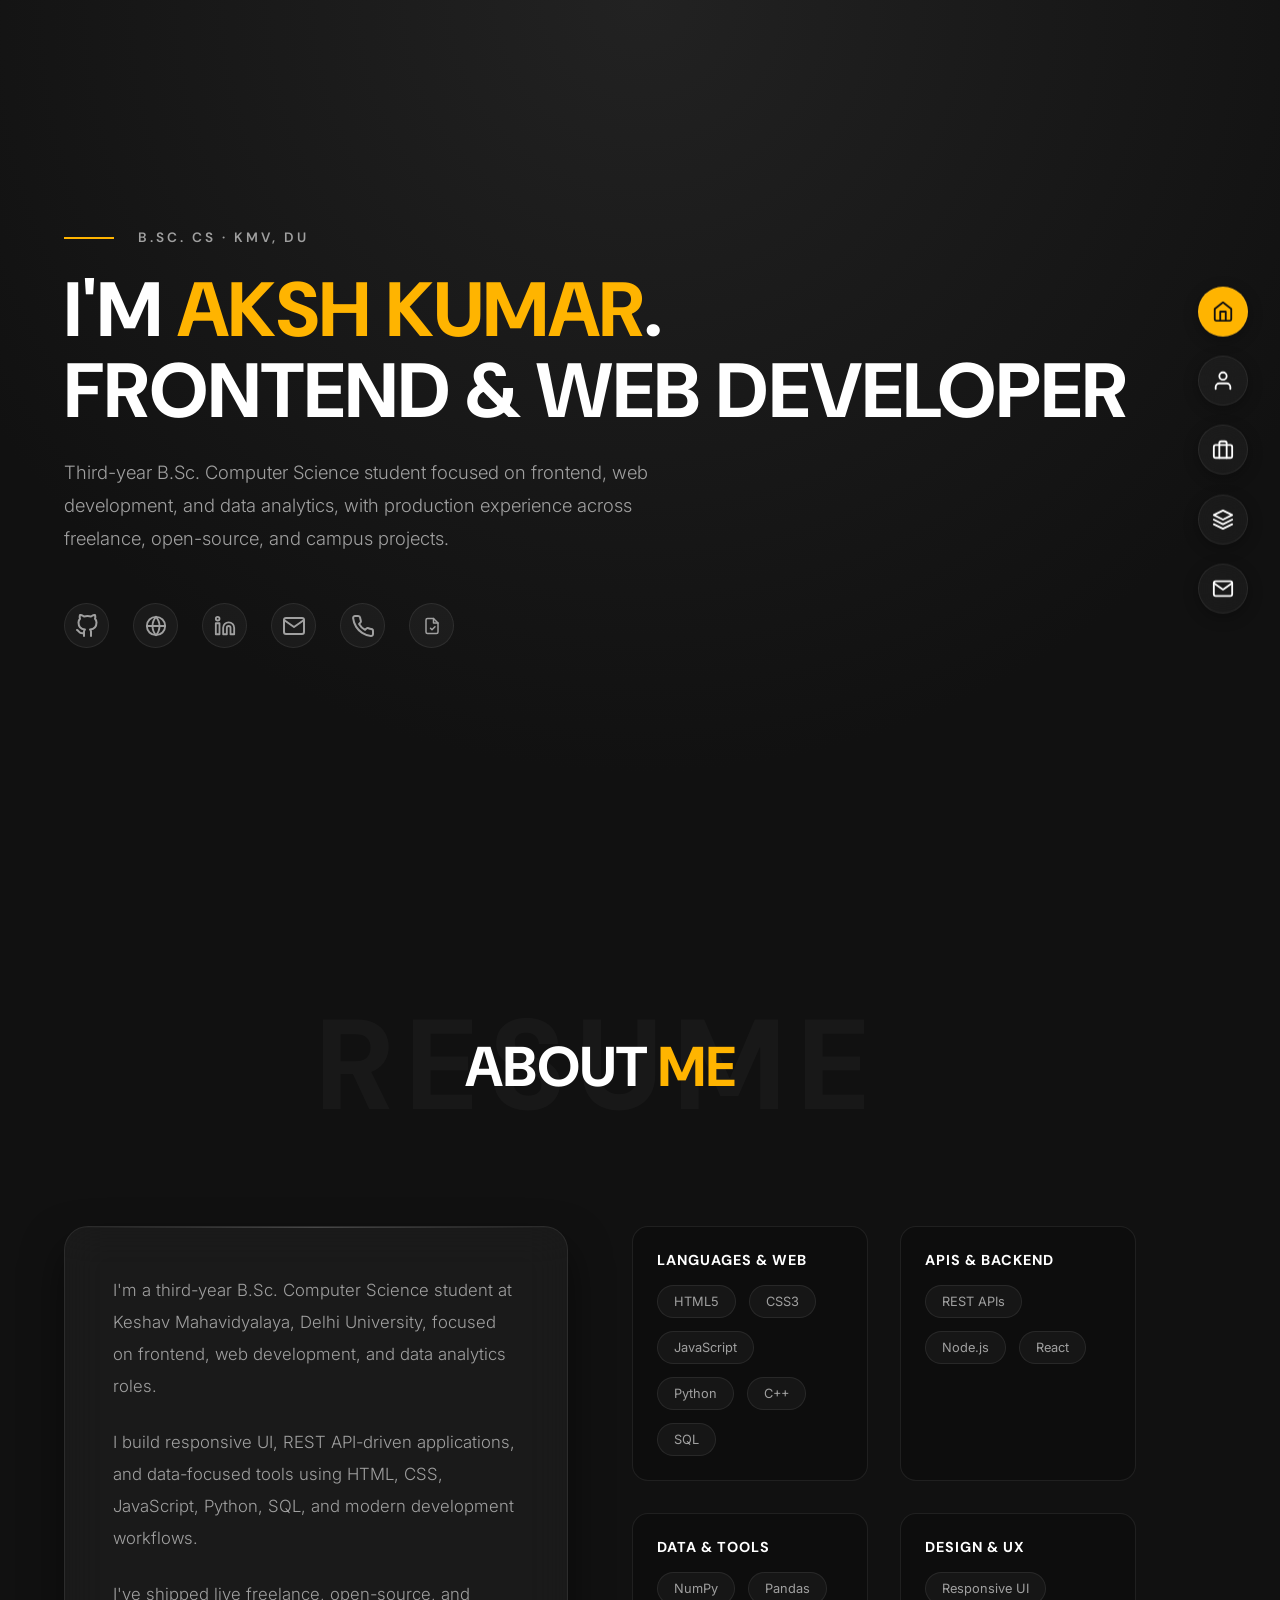
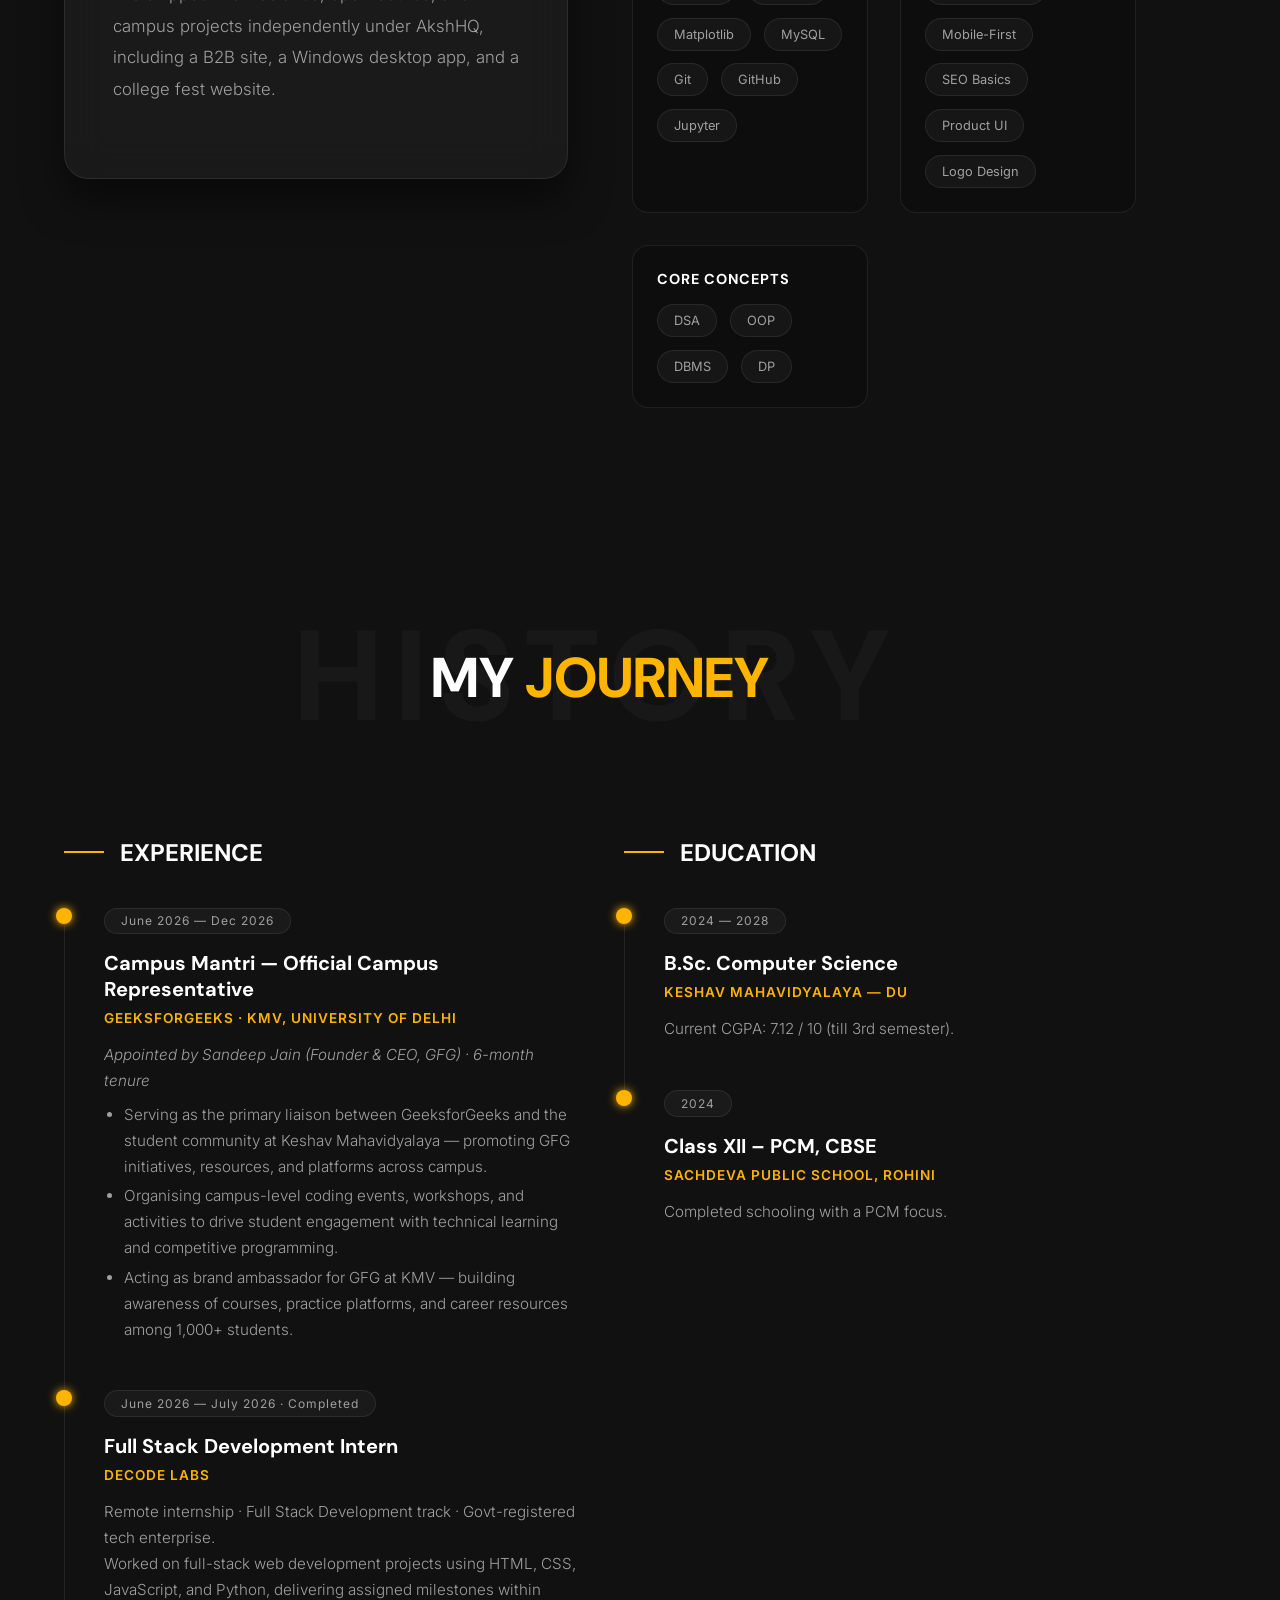
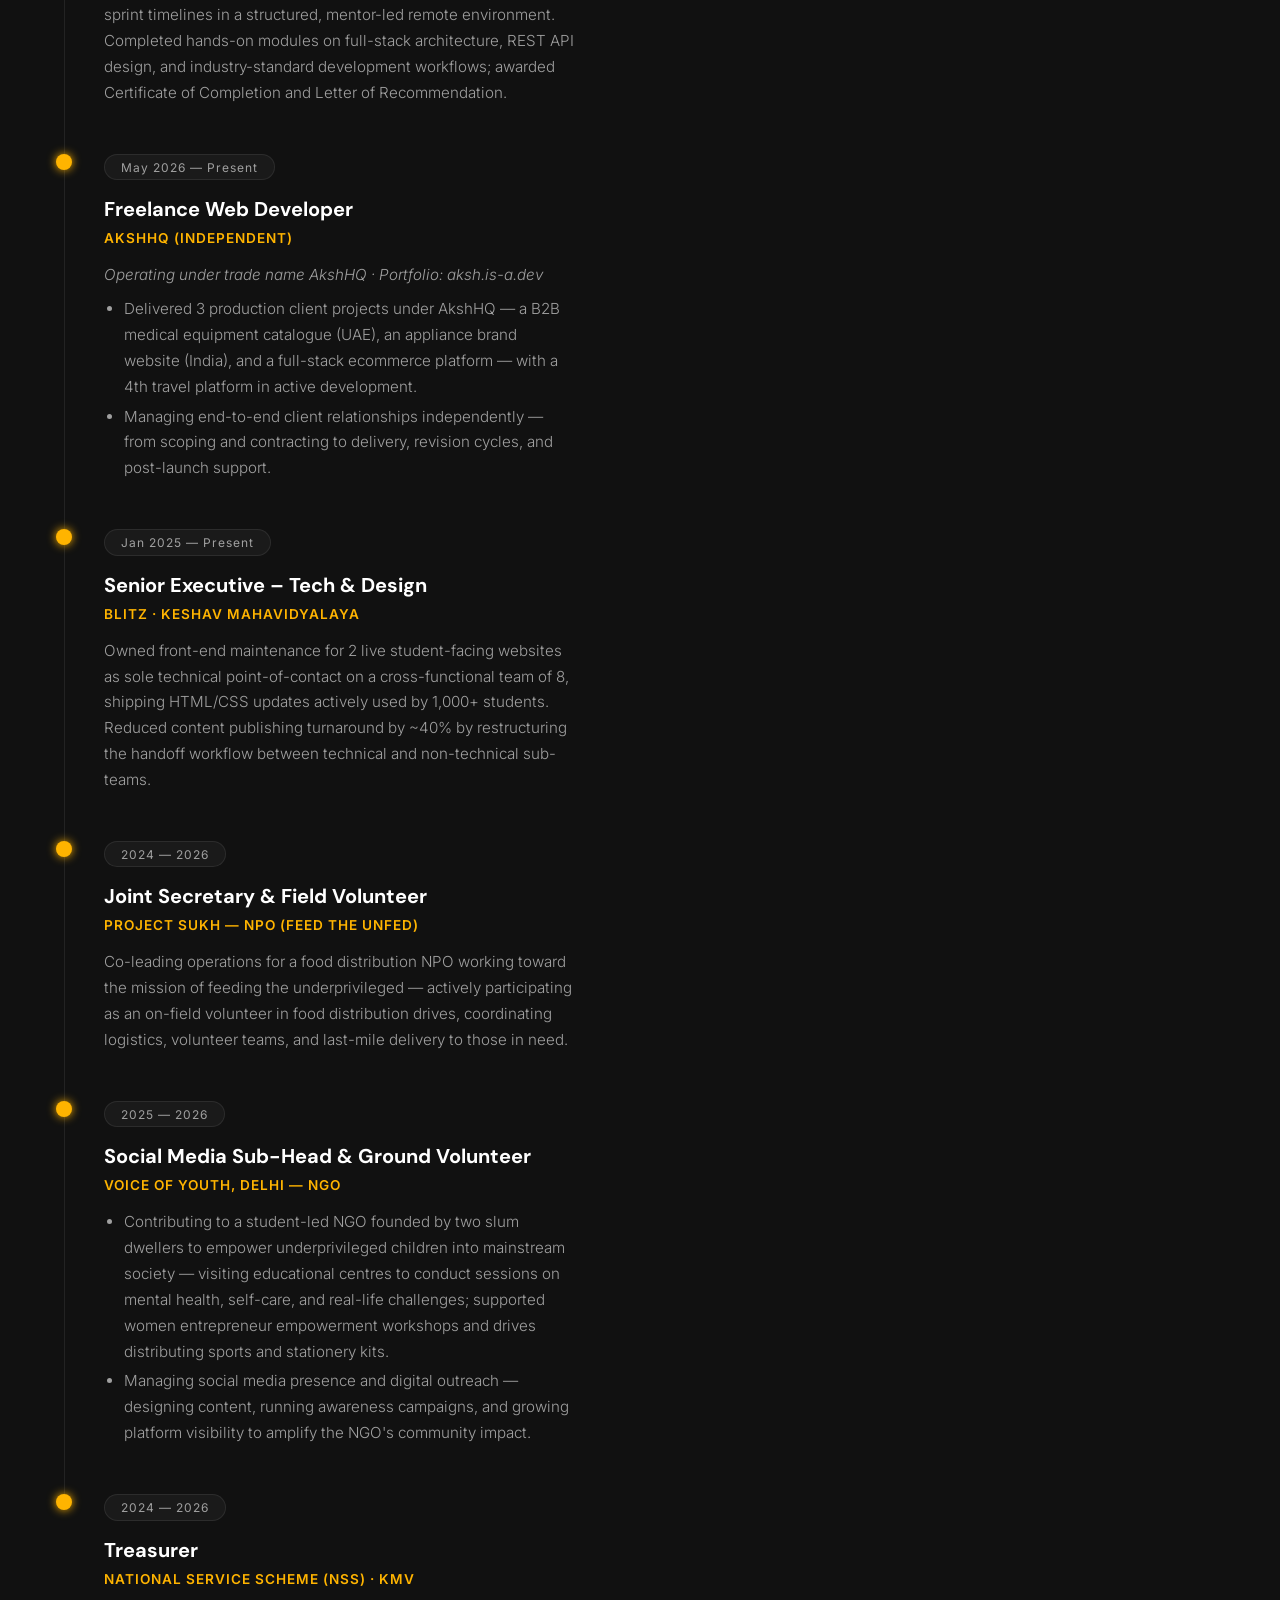
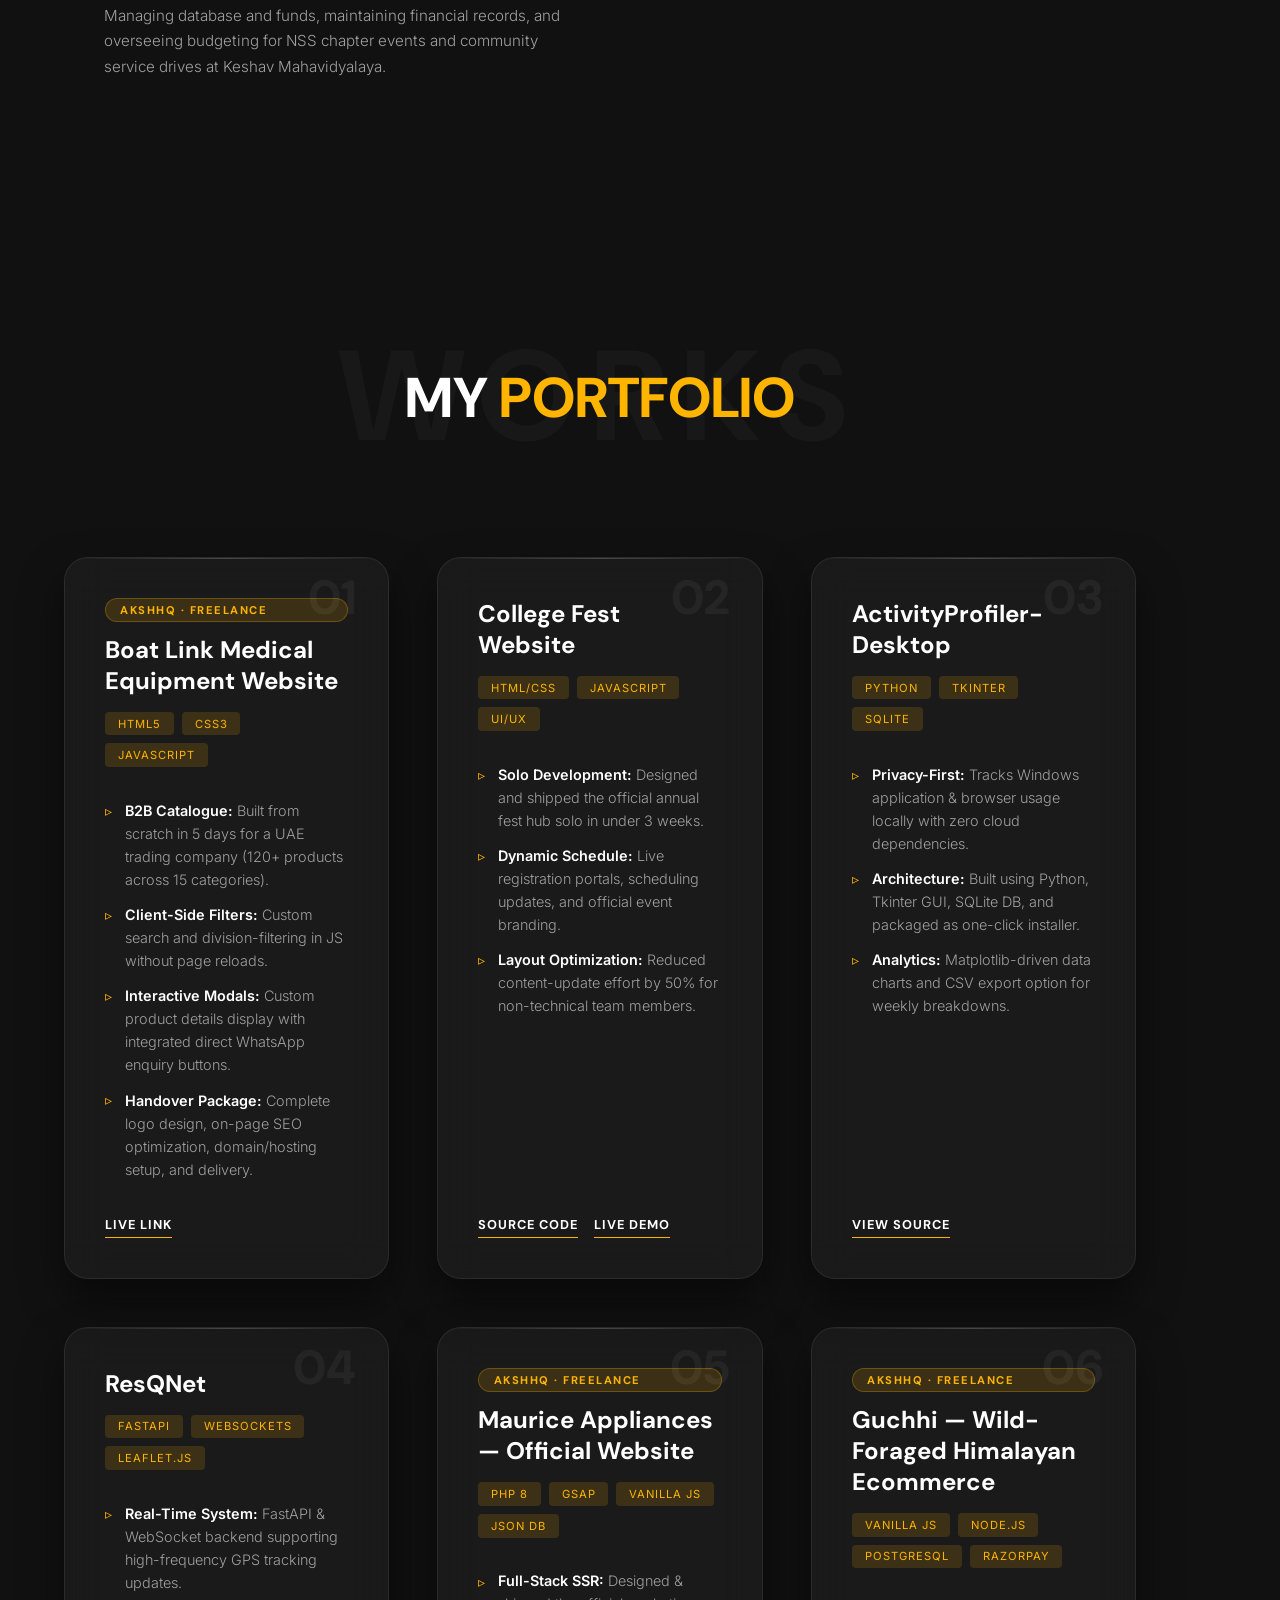
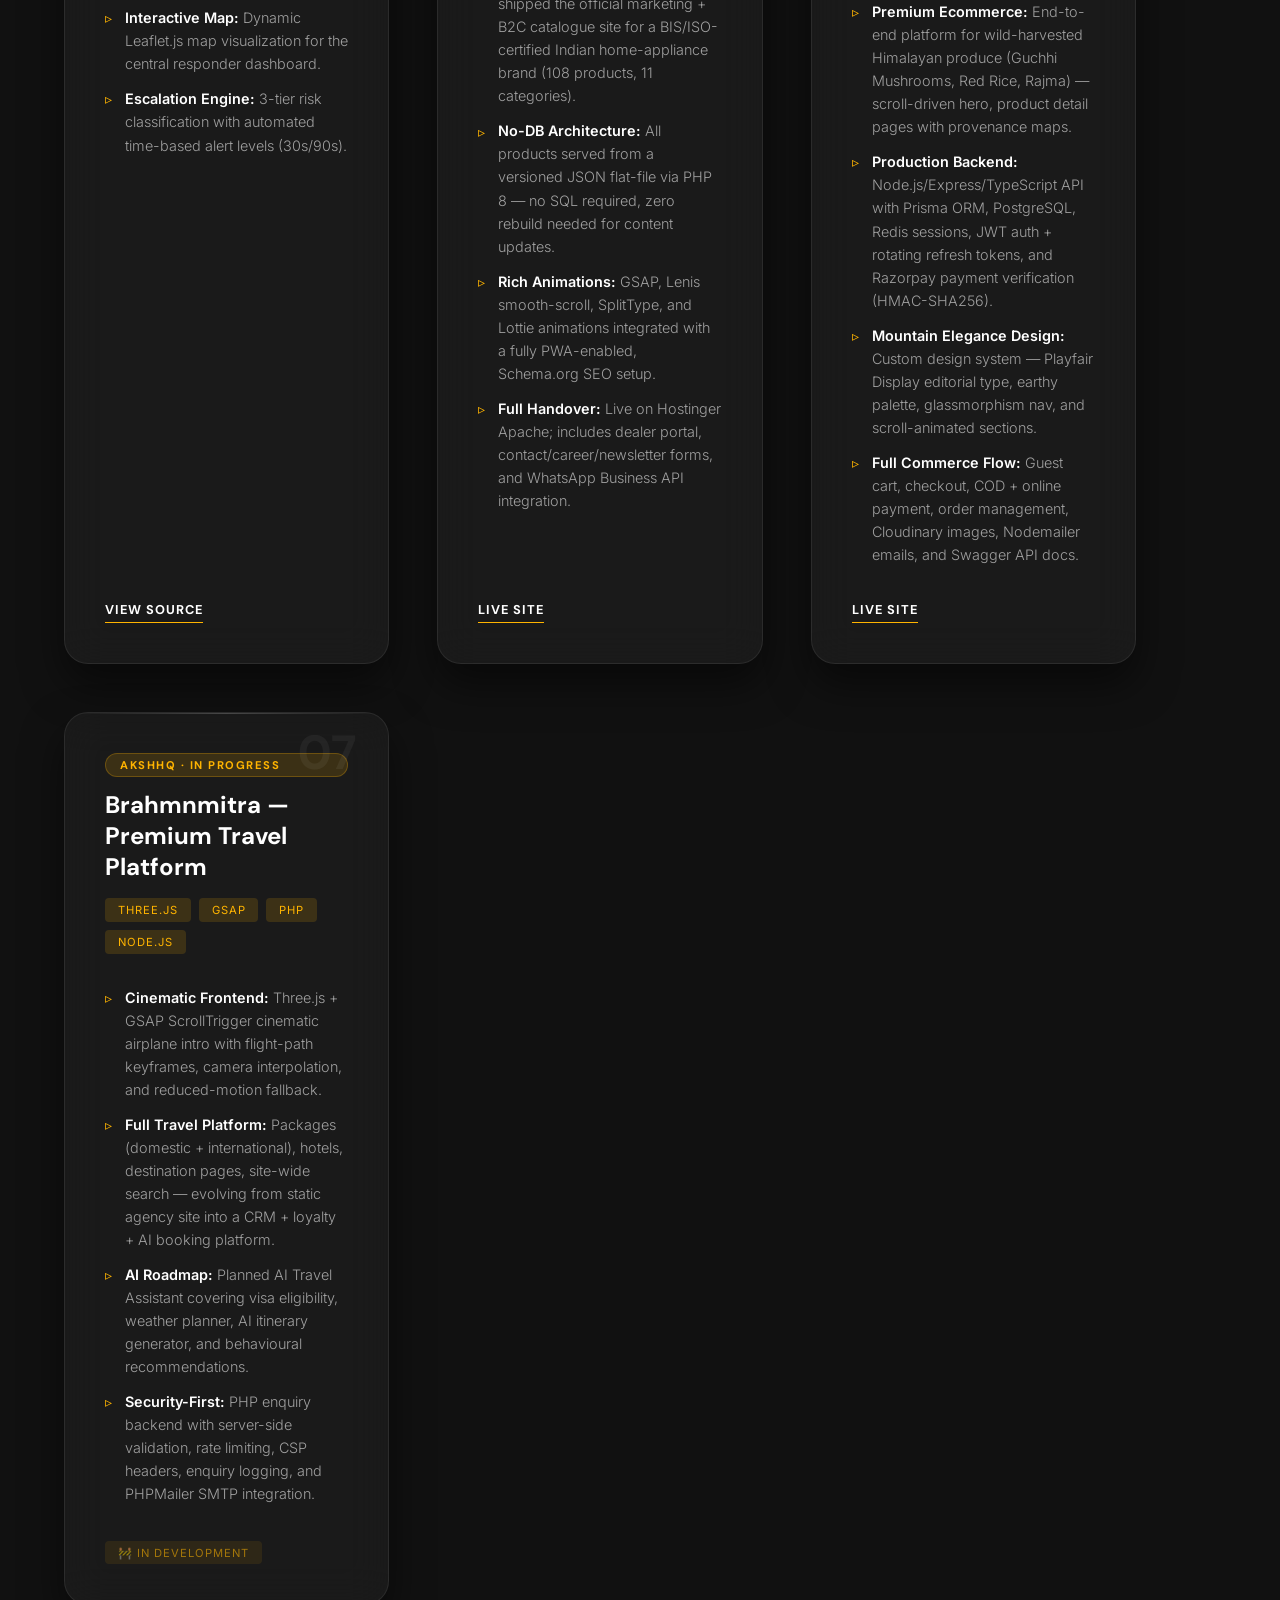
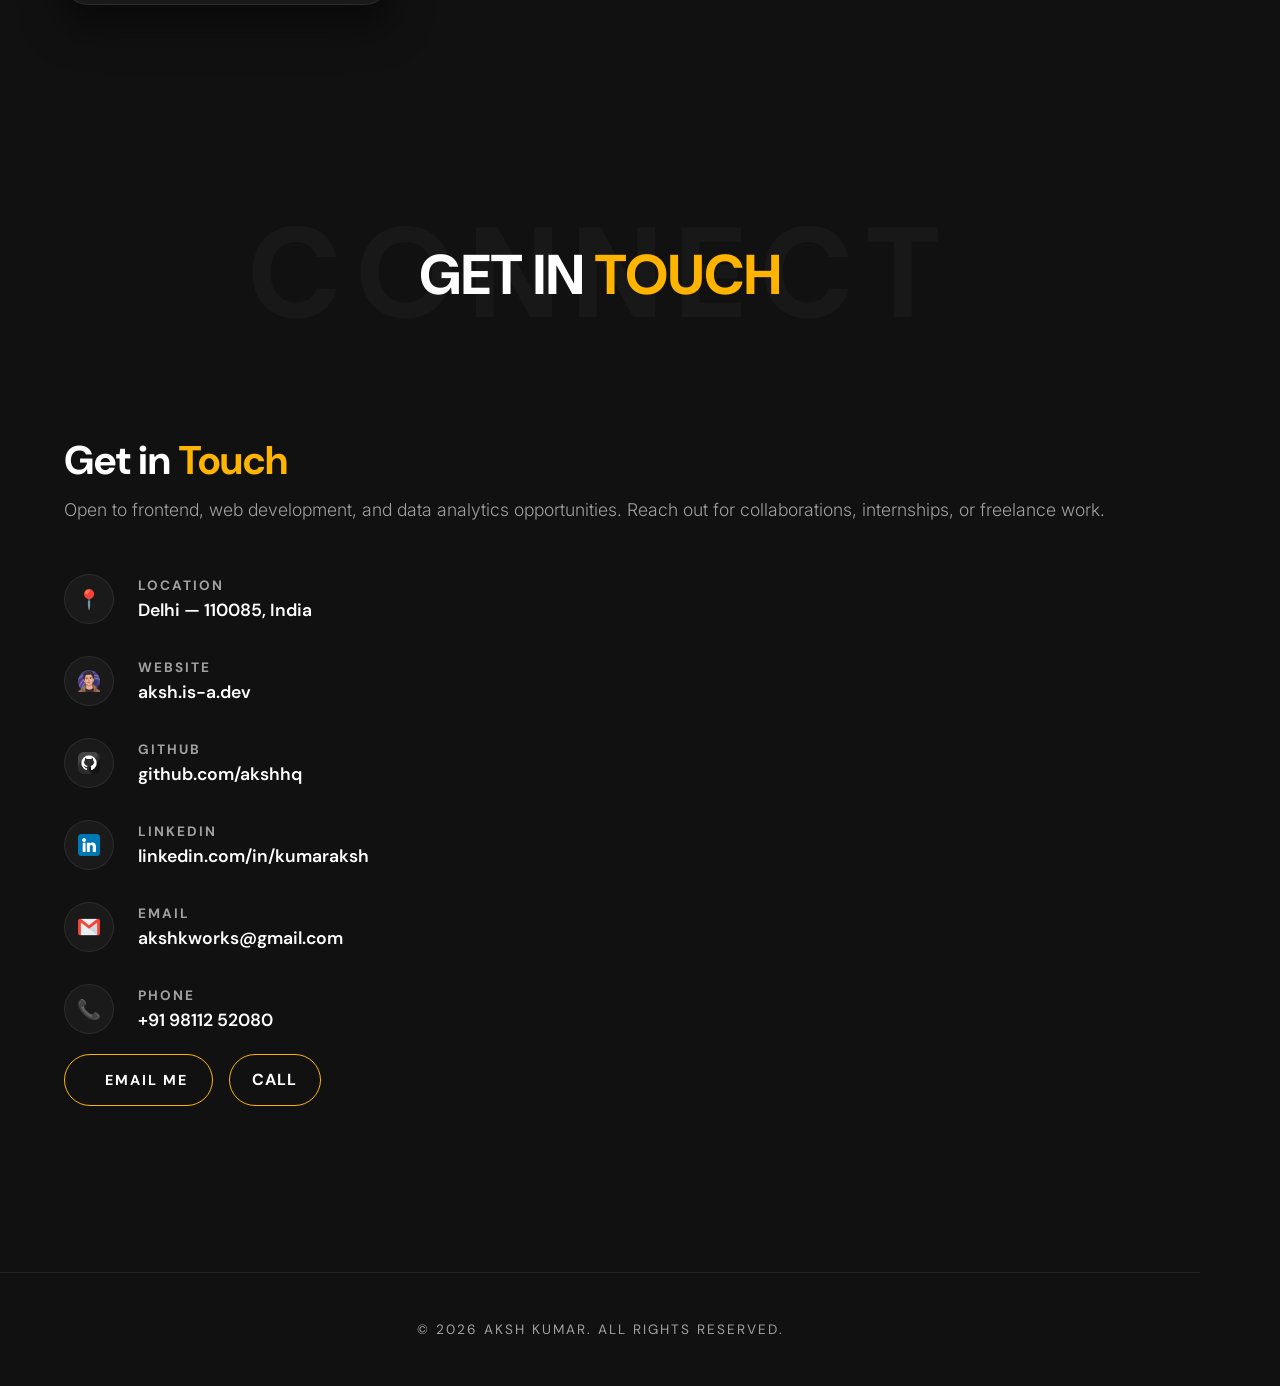
==== index.html @ b5f6c3ef "Added 3 projects and Readme file" ====
<!DOCTYPE html>
<html lang="en">
<head>
<meta charset="UTF-8">
<meta name="viewport" content="width=device-width, initial-scale=1.0">
<title>Aksh Kumar — Frontend & Web Developer</title>
<meta name="description" content="Aksh Kumar — B.Sc. Computer Science student at Keshav Mahavidyalaya, Delhi University. Frontend, web development, and data analytics portfolio.">
<link rel="preconnect" href="https://fonts.googleapis.com">
<link rel="preconnect" href="https://fonts.gstatic.com" crossorigin>
<link href="https://fonts.googleapis.com/css2?family=DM+Sans:wght@400;500;700;800&family=Inter:wght@300;400;600&display=swap" rel="stylesheet">
<link rel="stylesheet" href="style.css">
<link rel="icon" href="media files/image.webp">
<meta property="og:title" content="Aksh Kumar - Portfolio">
<meta property="og:description" content="Portfolio">
<meta property="og:image" content="media files/banner.webp">
</head>
<body>

<!-- Floating Navigation -->
<nav class="floating-nav">
  <a href="#hero" class="nav-btn" data-tooltip="Home">
    <svg width="22" height="22" viewBox="0 0 24 24" fill="none" stroke="currentColor" stroke-width="2" stroke-linecap="round" stroke-linejoin="round"><path d="M3 9l9-7 9 7v11a2 2 0 0 1-2 2H5a2 2 0 0 1-2-2z"></path><polyline points="9 22 9 12 15 12 15 22"></polyline></svg>
  </a>
  <a href="#about" class="nav-btn" data-tooltip="About">
    <svg width="22" height="22" viewBox="0 0 24 24" fill="none" stroke="currentColor" stroke-width="2" stroke-linecap="round" stroke-linejoin="round"><path d="M20 21v-2a4 4 0 0 0-4-4H8a4 4 0 0 0-4 4v2"></path><circle cx="12" cy="7" r="4"></circle></svg>
  </a>
  <a href="#experience" class="nav-btn" data-tooltip="Experience">
    <svg width="22" height="22" viewBox="0 0 24 24" fill="none" stroke="currentColor" stroke-width="2" stroke-linecap="round" stroke-linejoin="round"><rect x="2" y="7" width="20" height="14" rx="2" ry="2"></rect><path d="M16 21V5a2 2 0 0 0-2-2h-4a2 2 0 0 0-2 2v16"></path></svg>
  </a>
  <a href="#projects" class="nav-btn" data-tooltip="Projects">
    <svg width="22" height="22" viewBox="0 0 24 24" fill="none" stroke="currentColor" stroke-width="2" stroke-linecap="round" stroke-linejoin="round"><polygon points="12 2 2 7 12 12 22 7 12 2"></polygon><polyline points="2 17 12 22 22 17"></polyline><polyline points="2 12 12 17 22 12"></polyline></svg>
  </a>
  <a href="#contact" class="nav-btn" data-tooltip="Contact">
    <svg width="22" height="22" viewBox="0 0 24 24" fill="none" stroke="currentColor" stroke-width="2" stroke-linecap="round" stroke-linejoin="round"><path d="M4 4h16c1.1 0 2 .9 2 2v12c0 1.1-.9 2-2 2H4c-1.1 0-2-.9-2-2V6c0-1.1.9-2 2-2z"></path><polyline points="22,6 12,13 2,6"></polyline></svg>
  </a>
</nav>

<div id="main">

  <!-- Hero Section -->
  <section class="hero" id="hero">
    <div class="hero-content">
      <div class="hero-img-box">
        <div class="hero-bg-accent"></div>
        <img src="profile.jpg" alt="Aksh Kumar" onerror="this.parentElement.style.display='none'">
      </div>
      <div class="hero-text">
        <div class="kicker"><span class="line"></span> B.SC. CS · KMV, DU</div>
        <h1 class="hero-h1">I'M <span>AKSH KUMAR</span>.<br>FRONTEND & WEB DEVELOPER</h1>
        <p class="hero-tagline">Third-year B.Sc. Computer Science student focused on frontend, web development, and data analytics, with production experience across freelance, open-source, and campus projects.</p>
        <div class="hero-socials">
          <a href="https://github.com/akshhq" target="_blank" class="social-link" title="GitHub">
            <svg width="24" height="24" viewBox="0 0 24 24" fill="none" stroke="currentColor" stroke-width="2" stroke-linecap="round" stroke-linejoin="round"><path d="M9 19c-5 1.5-5-2.5-7-3m14 6v-3.87a3.37 3.37 0 0 0-.94-2.61c3.14-.35 6.44-1.54 6.44-7A5.44 5.44 0 0 0 20 4.77 5.07 5.07 0 0 0 19.91 1S18.73.65 16 2.48a13.38 13.38 0 0 0-7 0C6.27.65 5.09 1 5.09 1A5.07 5.07 0 0 0 5 4.77a5.44 5.44 0 0 0-1.5 3.78c0 5.42 3.3 6.61 6.44 7A3.37 3.37 0 0 0 9 18.13V22"></path></svg>
          </a>
          <a href="https://aksh.is-a.dev" target="_blank" class="social-link" title="Portfolio Website" rel="noopener noreferrer">
            <svg width="22" height="22" viewBox="0 0 24 24" fill="none" stroke="currentColor" stroke-width="2" stroke-linecap="round" stroke-linejoin="round"><circle cx="12" cy="12" r="10"></circle><path d="M2 12h20"></path><path d="M12 2a15 15 0 0 1 0 20"></path><path d="M12 2a15 15 0 0 0 0 20"></path></svg>
          </a>
          <a href="https://www.linkedin.com/in/kumaraksh" target="_blank" class="social-link" title="LinkedIn" rel="noopener noreferrer">
            <svg width="22" height="22" viewBox="0 0 24 24" fill="none" stroke="currentColor" stroke-width="2" stroke-linecap="round" stroke-linejoin="round"><path d="M16 8a6 6 0 0 1 6 6v7h-4v-7a2 2 0 0 0-4 0v7h-4v-7a6 6 0 0 1 6-6z"></path><rect x="2" y="9" width="4" height="12"></rect><circle cx="4" cy="4" r="2"></circle></svg>
          </a>
          <a href="mailto:akshkworks@gmail.com" class="social-link" title="Email">
            <svg width="24" height="24" viewBox="0 0 24 24" fill="none" stroke="currentColor" stroke-width="2" stroke-linecap="round" stroke-linejoin="round"><path d="M4 4h16c1.1 0 2 .9 2 2v12c0 1.1-.9 2-2 2H4c-1.1 0-2-.9-2-2V6c0-1.1.9-2 2-2z"></path><polyline points="22,6 12,13 2,6"></polyline></svg>
          </a>
          <a href="tel:+919811252080" class="social-link" title="Phone">
            <svg width="24" height="24" viewBox="0 0 24 24" fill="none" stroke="currentColor" stroke-width="2" stroke-linecap="round" stroke-linejoin="round"><path d="M22 16.92v3a2 2 0 0 1-2.18 2 19.79 19.79 0 0 1-8.63-3.07 19.5 19.5 0 0 1-6-6 19.79 19.79 0 0 1-3.07-8.67A2 2 0 0 1 4.11 2h3a2 2 0 0 1 2 1.72 12.84 12.84 0 0 0 .7 2.81 2 2 0 0 1-.45 2.11L8.09 9.91a16 16 0 0 0 6 6l1.27-1.27a2 2 0 0 1 2.11-.45 12.84 12.84 0 0 0 2.81.7A2 2 0 0 1 22 16.92z"></path></svg>
          </a>
          <a href="aksh_resume.pdf" class="social-link" title="Resume" target="_blank" rel="noopener noreferrer">
            <svg width="18" height="18" viewBox="0 0 24 24" fill="none" stroke="currentColor" stroke-width="2" stroke-linecap="round" stroke-linejoin="round"><path d="M14 2H6a2 2 0 0 0-2 2v16a2 2 0 0 0 2 2h12a2 2 0 0 0 2-2V8z"></path><path d="M14 2v6h6"/><path d="M16 13l-4 4-2-2"/></svg>
          </a>
        </div>
      </div>
    </div>
  </section>

  <!-- About Section -->
  <section id="about">
    <div class="sec-title-container reveal">
      <h2 class="sec-bg-text">RESUME</h2>
      <h2 class="sec-title">ABOUT <span>ME</span></h2>
    </div>
    
    <div class="about-grid">
      <div class="about-text reveal">
        <div class="glass-card">
          <p>I'm a third-year B.Sc. Computer Science student at Keshav Mahavidyalaya, Delhi University, focused on frontend, web development, and data analytics roles.</p>
          <p>I build responsive UI, REST API-driven applications, and data-focused tools using HTML, CSS, JavaScript, Python, SQL, and modern development workflows.</p>
          <p>I've shipped live freelance, open-source, and campus projects independently under AkshHQ, including a B2B site, a Windows desktop app, and a college fest website.</p>
        </div>
      </div>
      
      <div class="skills-container reveal">
        <div class="skill-box">
          <h4>Languages & Web</h4>
          <div class="skill-tags">
            <span class="skill-tag">HTML5</span><span class="skill-tag">CSS3</span><span class="skill-tag">JavaScript</span><span class="skill-tag">Python</span><span class="skill-tag">C++</span><span class="skill-tag">SQL</span>
          </div>
        </div>
        <div class="skill-box">
          <h4>APIs & Backend</h4>
          <div class="skill-tags">
            <span class="skill-tag">REST APIs</span><span class="skill-tag">Node.js</span><span class="skill-tag">React</span>
          </div>
        </div>
        <div class="skill-box">
          <h4>Data & Tools</h4>
          <div class="skill-tags">
            <span class="skill-tag">NumPy</span><span class="skill-tag">Pandas</span><span class="skill-tag">Matplotlib</span><span class="skill-tag">MySQL</span><span class="skill-tag">Git</span><span class="skill-tag">GitHub</span><span class="skill-tag">Jupyter</span>
          </div>
        </div>
        <div class="skill-box">
          <h4>Design & UX</h4>
          <div class="skill-tags">
            <span class="skill-tag">Responsive UI</span><span class="skill-tag">Mobile-First</span><span class="skill-tag">SEO Basics</span><span class="skill-tag">Product UI</span><span class="skill-tag">Logo Design</span>
          </div>
        </div>
        <div class="skill-box">
          <h4>Core Concepts</h4>
          <div class="skill-tags">
            <span class="skill-tag">DSA</span><span class="skill-tag">OOP</span><span class="skill-tag">DBMS</span><span class="skill-tag">DP</span>
          </div>
        </div>
      </div>
    </div>
  </section>

  <!-- EXPERIENCE & EDUCATION -->
  <section id="experience">
    <div class="sec-title-container reveal">
      <h2 class="sec-bg-text">HISTORY</h2>
      <h2 class="sec-title">MY <span>JOURNEY</span></h2>
    </div>

    <div class="timeline">
      <!-- Experience Column -->
      <div class="timeline-col reveal">
        <h3>Experience</h3>
        
        <div class="timeline-item">
          <div class="timeline-icon"></div>
          <span class="timeline-date">June 2026 — Dec 2026</span>
          <h4 class="timeline-title">Campus Mantri — Official Campus Representative</h4>
          <div class="timeline-org">GeeksforGeeks · KMV, University of Delhi</div>
          <p class="timeline-desc" style="font-style: italic; margin-bottom: 0.5rem;">Appointed by Sandeep Jain (Founder & CEO, GFG) · 6-month tenure</p>
          <ul style="margin: 0; padding-left: 20px;">
            <li class="timeline-desc" style="margin-bottom: 4px;">Serving as the primary liaison between GeeksforGeeks and the student community at Keshav Mahavidyalaya — promoting GFG initiatives, resources, and platforms across campus.</li>
            <li class="timeline-desc" style="margin-bottom: 4px;">Organising campus-level coding events, workshops, and activities to drive student engagement with technical learning and competitive programming.</li>
            <li class="timeline-desc" style="margin-bottom: 4px;">Acting as brand ambassador for GFG at KMV — building awareness of courses, practice platforms, and career resources among 1,000+ students.</li>
          </ul>
        </div>

        <div class="timeline-item">
          <div class="timeline-icon"></div>
          <span class="timeline-date">June 2026 — July 2026 · Completed</span>
          <h4 class="timeline-title">Full Stack Development Intern</h4>
          <div class="timeline-org"><a href="https://decodelabs.tech" class="timeline-org-link" target="_blank" rel="noopener noreferrer">Decode Labs</a></div>
          <p class="timeline-desc">Remote internship · Full Stack Development track · Govt-registered tech enterprise.</p>
          <p class="timeline-desc">Worked on full-stack web development projects using HTML, CSS, JavaScript, and Python, delivering assigned milestones within sprint timelines in a structured, mentor-led remote environment.</p>
          <p class="timeline-desc">Completed hands-on modules on full-stack architecture, REST API design, and industry-standard development workflows; awarded Certificate of Completion and Letter of Recommendation.</p>
        </div>

        <div class="timeline-item">
          <div class="timeline-icon"></div>
          <span class="timeline-date">May 2026 — Present</span>
          <h4 class="timeline-title">Freelance Web Developer</h4>
          <div class="timeline-org">AkshHQ (Independent)</div>
          <p class="timeline-desc" style="font-style: italic; margin-bottom: 0.5rem;">Operating under trade name AkshHQ · Portfolio: aksh.is-a.dev</p>
          <ul style="margin: 0; padding-left: 20px;">
            <li class="timeline-desc" style="margin-bottom: 4px;">Delivered 3 production client projects under AkshHQ — a B2B medical equipment catalogue (UAE), an appliance brand website (India), and a full-stack ecommerce platform — with a 4th travel platform in active development.</li>
            <li class="timeline-desc" style="margin-bottom: 4px;">Managing end-to-end client relationships independently — from scoping and contracting to delivery, revision cycles, and post-launch support.</li>
          </ul>
        </div>

        <div class="timeline-item">
          <div class="timeline-icon"></div>
          <span class="timeline-date">Jan 2025 — Present</span>
          <h4 class="timeline-title">Senior Executive – Tech & Design</h4>
          <div class="timeline-org">Blitz · Keshav Mahavidyalaya</div>
          <p class="timeline-desc">Owned front-end maintenance for 2 live student-facing websites as sole technical point-of-contact on a cross-functional team of 8, shipping HTML/CSS updates actively used by 1,000+ students.</p>
          <p class="timeline-desc">Reduced content publishing turnaround by ~40% by restructuring the handoff workflow between technical and non-technical sub-teams.</p>
        </div>

        <div class="timeline-item">
          <div class="timeline-icon"></div>
          <span class="timeline-date">2024 — 2026</span>
          <h4 class="timeline-title">Joint Secretary & Field Volunteer</h4>
          <div class="timeline-org">Project Sukh — NPO (Feed the Unfed)</div>
          <p class="timeline-desc">Co-leading operations for a food distribution NPO working toward the mission of feeding the underprivileged — actively participating as an on-field volunteer in food distribution drives, coordinating logistics, volunteer teams, and last-mile delivery to those in need.</p>
        </div>

        <div class="timeline-item">
          <div class="timeline-icon"></div>
          <span class="timeline-date">2025 — 2026</span>
          <h4 class="timeline-title">Social Media Sub-Head & Ground Volunteer</h4>
          <div class="timeline-org">Voice of Youth, Delhi — NGO</div>
          <ul style="margin: 0; padding-left: 20px;">
            <li class="timeline-desc" style="margin-bottom: 4px;">Contributing to a student-led NGO founded by two slum dwellers to empower underprivileged children into mainstream society — visiting educational centres to conduct sessions on mental health, self-care, and real-life challenges; supported women entrepreneur empowerment workshops and drives distributing sports and stationery kits.</li>
            <li class="timeline-desc" style="margin-bottom: 4px;">Managing social media presence and digital outreach — designing content, running awareness campaigns, and growing platform visibility to amplify the NGO's community impact.</li>
          </ul>
        </div>

        <div class="timeline-item">
          <div class="timeline-icon"></div>
          <span class="timeline-date">2024 — 2026</span>
          <h4 class="timeline-title">Treasurer</h4>
          <div class="timeline-org">National Service Scheme (NSS) · KMV</div>
          <p class="timeline-desc">Managing database and funds, maintaining financial records, and overseeing budgeting for NSS chapter events and community service drives at Keshav Mahavidyalaya.</p>
        </div>
      </div>

      <!-- Education Column -->
      <div class="timeline-col reveal">
        <h3>Education</h3>
        
        <div class="timeline-item">
          <div class="timeline-icon"></div>
          <span class="timeline-date">2024 — 2028</span>
          <h4 class="timeline-title">B.Sc. Computer Science</h4>
          <div class="timeline-org">Keshav Mahavidyalaya — DU</div>
          <p class="timeline-desc">Current CGPA: 7.12 / 10 (till 3rd semester).</p>
        </div>

        <div class="timeline-item">
          <div class="timeline-icon"></div>
          <span class="timeline-date">2024</span>
          <h4 class="timeline-title">Class XII – PCM, CBSE</h4>
          <div class="timeline-org">Sachdeva Public School, Rohini</div>
          <p class="timeline-desc">Completed schooling with a PCM focus.</p>
        </div>
      </div>
    </div>
  </section>

  <!-- PROJECTS -->
  <section id="projects">
    <div class="sec-title-container reveal">
      <h2 class="sec-bg-text">WORKS</h2>
      <h2 class="sec-title">MY <span>PORTFOLIO</span></h2>
    </div>

    <div class="projects-grid">
      <div class="glass-card proj-card reveal">
        <div class="proj-num">01</div>
        <div class="proj-client-badge">AkshHQ · Freelance</div>
        <h4 class="proj-title">Boat Link Medical Equipment Website</h4>
        <div class="proj-tags">
          <span class="proj-tag">HTML5</span><span class="proj-tag">CSS3</span><span class="proj-tag">JavaScript</span>
        </div>
        <ul class="proj-desc-list">
          <li><b>B2B Catalogue:</b> Built from scratch in 5 days for a UAE trading company (120+ products across 15 categories).</li>
          <li><b>Client-Side Filters:</b> Custom search and division-filtering in JS without page reloads.</li>
          <li><b>Interactive Modals:</b> Custom product details display with integrated direct WhatsApp enquiry buttons.</li>
          <li><b>Handover Package:</b> Complete logo design, on-page SEO optimization, domain/hosting setup, and delivery.</li>
        </ul>
        <div class="proj-links">
          <a href="https://boatlinkmed.com/" target="_blank">Live Link</a>
        </div>
      </div>

      <div class="glass-card proj-card reveal">
        <div class="proj-num">02</div>
        <h4 class="proj-title">College Fest Website</h4>
        <div class="proj-tags">
          <span class="proj-tag">HTML/CSS</span><span class="proj-tag">JavaScript</span><span class="proj-tag">UI/UX</span>
        </div>
        <ul class="proj-desc-list">
          <li><b>Solo Development:</b> Designed and shipped the official annual fest hub solo in under 3 weeks.</li>
          <li><b>Dynamic Schedule:</b> Live registration portals, scheduling updates, and official event branding.</li>
          <li><b>Layout Optimization:</b> Reduced content-update effort by 50% for non-technical team members.</li>
        </ul>
        <div class="proj-links">
          <a href="https://github.com/akshhq/tryst" target="_blank">Source Code</a>
          <a href="https://akshhq.github.io/tryst/" target="_blank">Live Demo</a>
        </div>
      </div>

      <div class="glass-card proj-card reveal">
        <div class="proj-num">03</div>
        <h4 class="proj-title">ActivityProfiler-Desktop</h4>
        <div class="proj-tags">
          <span class="proj-tag">Python</span><span class="proj-tag">Tkinter</span><span class="proj-tag">SQLite</span>
        </div>
        <ul class="proj-desc-list">
          <li><b>Privacy-First:</b> Tracks Windows application & browser usage locally with zero cloud dependencies.</li>
          <li><b>Architecture:</b> Built using Python, Tkinter GUI, SQLite DB, and packaged as one-click installer.</li>
          <li><b>Analytics:</b> Matplotlib-driven data charts and CSV export option for weekly breakdowns.</li>
        </ul>
        <div class="proj-links">
          <a href="https://github.com/akshhq/ActivityProfiler-Desktop" target="_blank">View Source</a>
        </div>
      </div>

      <div class="glass-card proj-card reveal">
        <div class="proj-num">04</div>
        <h4 class="proj-title">ResQNet</h4>
        <div class="proj-tags">
          <span class="proj-tag">FastAPI</span><span class="proj-tag">WebSockets</span><span class="proj-tag">Leaflet.js</span>
        </div>
        <ul class="proj-desc-list">
          <li><b>Real-Time System:</b> FastAPI & WebSocket backend supporting high-frequency GPS tracking updates.</li>
          <li><b>Interactive Map:</b> Dynamic Leaflet.js map visualization for the central responder dashboard.</li>
          <li><b>Escalation Engine:</b> 3-tier risk classification with automated time-based alert levels (30s/90s).</li>
        </ul>
        <div class="proj-links">
          <a href="https://github.com/akshhq/resqnet" target="_blank">View Source</a>
        </div>
      </div>

      <div class="glass-card proj-card reveal">
        <div class="proj-num">05</div>
        <div class="proj-client-badge">AkshHQ · Freelance</div>
        <h4 class="proj-title">Maurice Appliances — Official Website</h4>
        <div class="proj-tags">
          <span class="proj-tag">PHP 8</span><span class="proj-tag">GSAP</span><span class="proj-tag">Vanilla JS</span><span class="proj-tag">JSON DB</span>
        </div>
        <ul class="proj-desc-list">
          <li><b>Full-Stack SSR:</b> Designed & shipped the official marketing + B2C catalogue site for a BIS/ISO-certified Indian home-appliance brand (108 products, 11 categories).</li>
          <li><b>No-DB Architecture:</b> All products served from a versioned JSON flat-file via PHP 8 — no SQL required, zero rebuild needed for content updates.</li>
          <li><b>Rich Animations:</b> GSAP, Lenis smooth-scroll, SplitType, and Lottie animations integrated with a fully PWA-enabled, Schema.org SEO setup.</li>
          <li><b>Full Handover:</b> Live on Hostinger Apache; includes dealer portal, contact/career/newsletter forms, and WhatsApp Business API integration.</li>
        </ul>
        <div class="proj-links">
          <a href="http://mauriceappliances.in/" target="_blank" rel="noopener noreferrer">Live Site</a>
        </div>
      </div>

      <div class="glass-card proj-card reveal">
        <div class="proj-num">06</div>
        <div class="proj-client-badge">AkshHQ · Freelance</div>
        <h4 class="proj-title">Guchhi — Wild-Foraged Himalayan Ecommerce</h4>
        <div class="proj-tags">
          <span class="proj-tag">Vanilla JS</span><span class="proj-tag">Node.js</span><span class="proj-tag">PostgreSQL</span><span class="proj-tag">Razorpay</span>
        </div>
        <ul class="proj-desc-list">
          <li><b>Premium Ecommerce:</b> End-to-end platform for wild-harvested Himalayan produce (Guchhi Mushrooms, Red Rice, Rajma) — scroll-driven hero, product detail pages with provenance maps.</li>
          <li><b>Production Backend:</b> Node.js/Express/TypeScript API with Prisma ORM, PostgreSQL, Redis sessions, JWT auth + rotating refresh tokens, and Razorpay payment verification (HMAC-SHA256).</li>
          <li><b>Mountain Elegance Design:</b> Custom design system — Playfair Display editorial type, earthy palette, glassmorphism nav, and scroll-animated sections.</li>
          <li><b>Full Commerce Flow:</b> Guest cart, checkout, COD + online payment, order management, Cloudinary images, Nodemailer emails, and Swagger API docs.</li>
        </ul>
        <div class="proj-links">
          <a href="https://guchhi.in/" target="_blank" rel="noopener noreferrer">Live Site</a>
        </div>
      </div>

      <div class="glass-card proj-card reveal">
        <div class="proj-num">07</div>
        <div class="proj-client-badge">AkshHQ · In Progress</div>
        <h4 class="proj-title">Brahmnmitra — Premium Travel Platform</h4>
        <div class="proj-tags">
          <span class="proj-tag">Three.js</span><span class="proj-tag">GSAP</span><span class="proj-tag">PHP</span><span class="proj-tag">Node.js</span>
        </div>
        <ul class="proj-desc-list">
          <li><b>Cinematic Frontend:</b> Three.js + GSAP ScrollTrigger cinematic airplane intro with flight-path keyframes, camera interpolation, and reduced-motion fallback.</li>
          <li><b>Full Travel Platform:</b> Packages (domestic + international), hotels, destination pages, site-wide search — evolving from static agency site into a CRM + loyalty + AI booking platform.</li>
          <li><b>AI Roadmap:</b> Planned AI Travel Assistant covering visa eligibility, weather planner, AI itinerary generator, and behavioural recommendations.</li>
          <li><b>Security-First:</b> PHP enquiry backend with server-side validation, rate limiting, CSP headers, enquiry logging, and PHPMailer SMTP integration.</li>
        </ul>
        <div class="proj-links">
          <span class="proj-tag" style="cursor:default; opacity:0.6;">🚧 In Development</span>
        </div>
      </div>
    </div>
  </section>

  <!-- CONTACT -->
  <section id="contact">
    <div class="sec-title-container reveal">
      <h2 class="sec-bg-text">CONNECT</h2>
      <h2 class="sec-title">GET IN <span>TOUCH</span></h2>
    </div>

    <div class="contact-grid">
      <div class="contact-info reveal">
        <h3 class="contact-heading">Get in <span>Touch</span></h3>
        <p class="contact-lead">Open to frontend, web development, and data analytics opportunities. Reach out for collaborations, internships, or freelance work.</p>

        <div class="contact-details">
          <div class="contact-item">
            <div class="contact-icon">📍</div>
            <div class="contact-text">
              <h4>Location</h4>
              <span>Delhi — 110085, India</span>
            </div>
          </div>
          <div class="contact-item">
            <div class="contact-icon"><img src="media files/image.webp" width="22"></div>
            <div class="contact-text">
              <h4>Website</h4>
              <a href="https://aksh.is-a.dev" target="_blank" rel="noopener noreferrer">aksh.is-a.dev</a>
            </div>
          </div>
          <div class="contact-item">
            <div class="contact-icon"><img src="media files/github.png" width="22"></div>
            <div class="contact-text">
              <h4>GitHub</h4>
              <a href="https://github.com/akshhq" target="_blank" rel="noopener noreferrer">github.com/akshhq</a>
            </div>
          </div>
          <div class="contact-item">
            <div class="contact-icon"><img src="media files/linkedin.png" width="22"></div>
            <div class="contact-text">
              <h4>LinkedIn</h4>
              <a href="https://www.linkedin.com/in/kumaraksh" target="_blank" rel="noopener noreferrer">linkedin.com/in/kumaraksh</a>
            </div>
          </div>
          <div class="contact-item">
            <div class="contact-icon"><img src="media files/mail.png" width="22"></div>
            <div class="contact-text">
              <h4>Email</h4>
              <a href="mailto:akshkworks@gmail.com">akshkworks@gmail.com</a>
            </div>
          </div>
          <div class="contact-item">
            <div class="contact-icon">📞</div>
            <div class="contact-text">
              <h4>Phone</h4>
              <a href="tel:+919811252080">+91 98112 52080</a>
            </div>
          </div>
        </div>

        <div class="contact-ctas">
          <a href="mailto:akshkworks@gmail.com" class="btn-primary">Email Me</a>
          <a href="tel:+919811252080" class="btn-secondary">Call</a>
        </div>
      </div>
    </div>
  </section>

  <footer>
    <p>© 2026 Aksh Kumar. All rights reserved.</p>
  </footer>

</div>

<!-- Resume Preview Modal -->
<div id="resume-modal" class="modal">
  <div class="modal-content glass-card">
    <div class="modal-header">
      <h3>Resume Preview</h3>
      <div class="modal-actions">
        <a href="aksh_resume.pdf" download class="btn-download" title="Download PDF">
          <svg width="16" height="16" viewBox="0 0 24 24" fill="none" stroke="currentColor" stroke-width="2" stroke-linecap="round" stroke-linejoin="round"><path d="M21 15v4a2 2 0 0 1-2 2H5a2 2 0 0 1-2-2v-4"></path><polyline points="7 10 12 15 17 10"></polyline><line x1="12" y1="15" x2="12" y2="3"></line></svg>
          Download
        </a>
        <button class="close-btn" aria-label="Close modal">&times;</button>
      </div>
    </div>
    <div class="modal-body">
      <iframe src="aksh_resume.pdf#toolbar=0" width="100%" height="100%" frameborder="0"></iframe>
    </div>
  </div>
</div>

<script src="script.js" defer></script>
</body>
</html>
---- style.css ----
*,*::before,*::after{box-sizing:border-box;margin:0;padding:0}
:root{
  --bg-color: #111111;
  --bg-gradient: radial-gradient(circle at 50% 0%, #222222, #111111 70%);
  --accent: #FFB400;
  --accent-dim: rgba(255, 180, 0, 0.15);
  --text-main: #FFFFFF;
  --text-muted: #A0A0A0;
  --glass-bg: rgba(255, 255, 255, 0.04);
  --glass-border: rgba(255, 255, 255, 0.08);
  --glass-border-hover: rgba(255, 255, 255, 0.2);
  --sans: 'DM Sans', sans-serif;
  --body: 'Inter', sans-serif;
}
html,body{background:var(--bg-color);background-image:var(--bg-gradient);background-attachment:fixed;color:var(--text-muted);font-family:var(--body);-webkit-font-smoothing:antialiased;scroll-behavior:smooth;overflow-x:hidden;}

/* Floating Navigation */
.floating-nav {
  position: fixed; right: 2rem; top: 50%; transform: translateY(-50%);
  display: flex; flex-direction: column; gap: 1.2rem; z-index: 100;
}
.nav-btn {
  width: 50px; height: 50px; border-radius: 50%;
  background: var(--glass-bg); border: 1px solid var(--glass-border);
  backdrop-filter: blur(12px); -webkit-backdrop-filter: blur(12px);
  color: var(--text-main); font-family: var(--sans); font-weight: 700;
  display: flex; align-items: center; justify-content: center;
  text-decoration: none; position: relative; transition: all 0.3s cubic-bezier(0.4, 0, 0.2, 1);
  box-shadow: 0 4px 15px rgba(0,0,0,0.3);
}
.nav-btn:hover { background: var(--accent); color: #111; border-color: var(--accent); transform: scale(1.1); box-shadow: 0 0 20px rgba(255,180,0,0.4); }
.nav-btn::before {
  content: attr(data-tooltip); position: absolute; right: 70px;
  background: var(--glass-bg); padding: 0.6rem 1.2rem; border-radius: 30px;
  color: var(--text-main); font-size: 0.85rem; font-weight: 500; opacity: 0; pointer-events: none;
  transition: all 0.3s ease; transform: translateX(15px); white-space: nowrap;
  backdrop-filter: blur(12px); border: 1px solid var(--glass-border); text-transform: uppercase; letter-spacing: 1px;
}
.nav-btn:hover::before { opacity: 1; transform: translateX(0); }

/* Layout */
#main { padding-right: 80px; }
section { padding: clamp(4rem, 8vw, 8rem) clamp(1.5rem, 8vw, 4rem); max-width: 1200px; margin: 0 auto; }

/* Hero Section */
.hero { display: flex; align-items: center; min-height: 100vh; padding-top: 5rem; }
.hero-content { display: flex; align-items: center; gap: clamp(3rem, 8vw, 6rem); flex-wrap: wrap; width: 100%; }
.hero-img-box { position: relative; width: clamp(280px, 35vw, 450px); flex-shrink: 0; }
.hero-bg-accent { position: absolute; left: -1.5rem; bottom: -1.5rem; width: 100%; height: 100%; background: var(--accent); border-radius: 24px; z-index: -1; box-shadow: 0 0 40px rgba(255,180,0,0.2); transition: transform 0.5s;}
.hero-img-box:hover .hero-bg-accent { transform: translate(-10px, 10px); }
.hero-img-box img { width: 100%; aspect-ratio: 4/5; object-fit: cover; border-radius: 24px; border: 1px solid var(--glass-border); box-shadow: 0 20px 50px rgba(0,0,0,0.8); }
.hero-text { flex: 1; min-width: 300px; }
.kicker { display: flex; align-items: center; gap: 1.5rem; color: var(--text-muted); font-size: 0.85rem; letter-spacing: 3px; margin-bottom: 1.5rem; text-transform: uppercase; font-family: var(--sans); font-weight: 600; }
.kicker .line { width: 50px; height: 2px; background: var(--accent); }
.hero-h1 { font-family: var(--sans); font-size: clamp(3rem, 6vw, 5rem); font-weight: 800; color: var(--text-main); line-height: 1.05; margin-bottom: 1.5rem; text-transform: uppercase; }
.hero-h1 span { color: var(--accent); }
.hero-tagline { font-size: 1.15rem; line-height: 1.8; color: var(--text-muted); margin-bottom: 3rem; max-width: 600px; font-weight: 300; }
.hero-socials { display: flex; gap: 1.5rem; align-items: center; }
.social-link { color: var(--text-muted); transition: all 0.3s; display: flex; align-items: center; justify-content: center; width: 45px; height: 45px; border-radius: 50%; border: 1px solid var(--glass-border); background: var(--glass-bg); }
.social-link:hover { color: #111; background: var(--accent); border-color: var(--accent); transform: translateY(-3px); box-shadow: 0 5px 15px rgba(255,180,0,0.3); }
.social-link img.social-icon { width: 20px; height: 20px; display: block; }
.nav-btn svg { width: 22px; height: 22px; transition: transform 0.3s; }
.nav-btn:hover svg { transform: scale(1.1); }

.btn-primary {
  display: inline-flex; align-items: center; gap: 1.5rem; background: transparent; border: 1px solid var(--accent); color: var(--text-main);
  padding: 1rem 1.5rem 1rem 2.5rem; border-radius: 50px; text-decoration: none; font-family: var(--sans); font-weight: 700; font-size: 0.9rem; letter-spacing: 2px; text-transform: uppercase; position: relative; overflow: hidden; transition: all 0.4s ease;
}
.btn-primary span {
  display: flex; align-items: center; justify-content: center; width: 45px; height: 45px; background: var(--accent); color: #111; border-radius: 50%; transition: all 0.4s ease;
}
.btn-primary:hover { background: var(--accent); color: #111; }
.btn-primary:hover span { background: #111; color: var(--text-main); }

/* Section Titles */
.sec-title-container { position: relative; text-align: center; margin-bottom: 6rem; }
.sec-bg-text { font-family: var(--sans); font-size: clamp(4rem, 12vw, 8rem); font-weight: 800; color: rgba(255,255,255,0.03); letter-spacing: 15px; text-transform: uppercase; line-height: 1; user-select: none; margin: 0; }
.sec-title { position: absolute; top: 50%; left: 50%; transform: translate(-50%, -50%); font-family: var(--sans); font-size: clamp(2rem, 5vw, 3.5rem); font-weight: 800; color: var(--text-main); text-transform: uppercase; margin: 0; white-space: nowrap; }
.sec-title span { color: var(--accent); }

/* Glass Cards */
.glass-card {
  background: var(--glass-bg); backdrop-filter: blur(20px); -webkit-backdrop-filter: blur(20px);
  border: 1px solid var(--glass-border); border-radius: 24px; padding: 3rem;
  box-shadow: 0 20px 40px rgba(0,0,0,0.5); transition: all 0.4s ease; position: relative; overflow: hidden;
}
.glass-card:hover { border-color: var(--glass-border-hover); transform: translateY(-8px); box-shadow: 0 30px 60px rgba(0,0,0,0.7); }
.glass-card::before { content: ''; position: absolute; top: 0; left: 0; right: 0; height: 1px; background: linear-gradient(90deg, transparent, rgba(255,255,255,0.2), transparent); }

/* About Section */
.about-grid { display: grid; grid-template-columns: 1fr 1fr; gap: 4rem; align-items: start; }
.about-text p { font-size: 1.05rem; line-height: 1.9; margin-bottom: 1.5rem; font-weight: 300; }
.skills-container { display: grid; grid-template-columns: 1fr 1fr; gap: 2rem; }
.skill-box { padding: 1.5rem; background: rgba(0,0,0,0.2); border-radius: 16px; border: 1px solid var(--glass-border); }
.skill-box h4 { font-family: var(--sans); color: var(--text-main); margin-bottom: 1rem; font-size: 0.9rem; text-transform: uppercase; letter-spacing: 1px; }
.skill-tags { display: flex; flex-wrap: wrap; gap: 0.8rem; }
.skill-tag { background: var(--glass-bg); padding: 0.5rem 1rem; border-radius: 50px; border: 1px solid var(--glass-border); font-size: 0.8rem; color: var(--text-muted); transition: all 0.3s; }
.skill-tag:hover { border-color: var(--accent); color: var(--accent); }

/* Experience & Education */
.timeline { display: grid; grid-template-columns: 1fr 1fr; gap: 3rem; }
.timeline-col h3 { font-family: var(--sans); font-size: 1.5rem; color: var(--text-main); margin-bottom: 2.5rem; text-transform: uppercase; display: flex; align-items: center; gap: 1rem; }
.timeline-col h3::before { content: ''; display: block; width: 40px; height: 2px; background: var(--accent); }
.timeline-item { position: relative; padding-left: 2.5rem; margin-bottom: 3rem; }
.timeline-item::before { content: ''; position: absolute; left: 0; top: 0; bottom: -3rem; width: 1px; background: var(--glass-border); }
.timeline-item:last-child::before { display: none; }
.timeline-icon { position: absolute; left: -0.5rem; top: 0; width: 1rem; height: 1rem; border-radius: 50%; background: var(--accent); box-shadow: 0 0 10px var(--accent); }
.timeline-date { display: inline-block; padding: 0.3rem 1rem; background: var(--glass-bg); border: 1px solid var(--glass-border); border-radius: 50px; font-size: 0.75rem; color: var(--text-muted); margin-bottom: 1rem; letter-spacing: 1px; }
.timeline-title { font-family: var(--sans); font-size: 1.25rem; color: var(--text-main); margin-bottom: 0.5rem; font-weight: 700; }
.timeline-org { font-size: 0.85rem; color: var(--accent); text-transform: uppercase; letter-spacing: 1px; margin-bottom: 1rem; font-weight: 600; }
.timeline-org a.timeline-org-link { color: var(--accent); text-decoration: none; }
.timeline-desc { font-size: 0.95rem; line-height: 1.7; font-weight: 300; }

/* Projects */
.projects-grid { display: grid; grid-template-columns: repeat(auto-fill, minmax(320px, 1fr)); gap: 3rem; }
.proj-card { padding: 2.5rem; display: flex; flex-direction: column; height: 100%; }
.proj-num { font-family: var(--sans); font-size: 3rem; font-weight: 800; color: rgba(255,255,255,0.05); position: absolute; top: 1rem; right: 2rem; line-height: 1; transition: color 0.3s; }
.proj-card:hover .proj-num { color: var(--accent-dim); }
.proj-title { font-family: var(--sans); font-size: 1.5rem; font-weight: 700; color: var(--text-main); margin-bottom: 1rem; z-index: 1; }
.proj-desc { font-size: 0.95rem; line-height: 1.7; margin-bottom: 2rem; font-weight: 300; flex: 1; z-index: 1; }
.proj-desc-list {
  list-style: none;
  padding: 0;
  margin: 0 0 2.2rem 0;
  flex: 1;
  z-index: 1;
  display: flex;
  flex-direction: column;
  gap: 0.75rem;
}
.proj-desc-list li {
  font-size: 0.9rem;
  line-height: 1.6;
  font-weight: 300;
  position: relative;
  padding-left: 1.25rem;
  color: var(--text-muted);
}
.proj-desc-list li::before {
  content: '▹';
  position: absolute;
  left: 0;
  color: var(--accent);
}
.proj-desc-list li b {
  color: var(--text-main);
  font-weight: 600;
}
.proj-tags { display: flex; flex-wrap: wrap; gap: 0.5rem; margin-bottom: 2rem; z-index: 1; }
.proj-tag { font-size: 0.7rem; text-transform: uppercase; letter-spacing: 1px; color: var(--accent); background: var(--accent-dim); padding: 0.3rem 0.8rem; border-radius: 4px; }
.proj-links { display: flex; gap: 1rem; z-index: 1; }
.proj-links a { text-decoration: none; color: var(--text-main); font-family: var(--sans); font-size: 0.8rem; font-weight: 700; letter-spacing: 1px; text-transform: uppercase; border-bottom: 1px solid var(--accent); padding-bottom: 4px; transition: color 0.3s; }
.proj-links a:hover { color: var(--accent); }
.proj-client-badge {
  display: inline-block; margin-bottom: 0.75rem;
  font-family: var(--sans); font-size: 0.7rem; font-weight: 700;
  text-transform: uppercase; letter-spacing: 1.5px;
  color: var(--accent); background: var(--accent-dim);
  border: 1px solid rgba(255,180,0,0.25); border-radius: 50px;
  padding: 0.25rem 0.9rem;
}

/* Contact */
.contact-grid { display: grid; grid-template-columns: 1fr; gap: 4rem; align-items: start; }
.contact-info p { font-size: 1.1rem; line-height: 1.8; margin-bottom: 3rem; font-weight: 300; }
.contact-details { display: flex; flex-direction: column; gap: 2rem; }
.contact-item { display: flex; align-items: center; gap: 1.5rem; }
.contact-icon { width: 50px; height: 50px; border-radius: 50%; background: var(--glass-bg); border: 1px solid var(--glass-border); display: flex; align-items: center; justify-content: center; font-size: 1.2rem; color: var(--accent); }
.contact-text h4 { font-family: var(--sans); color: var(--text-muted); font-size: 0.85rem; text-transform: uppercase; letter-spacing: 2px; margin-bottom: 0.3rem; }
.contact-text a, .contact-text span { color: var(--text-main); text-decoration: none; font-size: 1.1rem; font-weight: 600; font-family: var(--sans); transition: color 0.3s; }
.contact-text a:hover { color: var(--accent); }

/* Contact Heading */
.contact-heading { font-family: var(--sans); font-size: clamp(1.6rem, 4vw, 2.5rem); color: var(--text-main); margin-bottom: 0.5rem; }
.contact-heading span { color: var(--accent); }
.contact-lead { color: var(--text-muted); margin-bottom: 1.25rem; font-size: 1rem; }
.contact-ctas { display: flex; gap: 1rem; margin-top: 1.25rem; }
.btn-secondary {
  display: inline-flex; align-items: center; justify-content: center; padding: 0.9rem 1.4rem; border-radius: 50px; border: 1px solid var(--accent);
  background: transparent; color: var(--text-main); font-family: var(--sans); font-weight: 700; text-transform: uppercase; letter-spacing: 1px; text-decoration: none;
}
.btn-secondary:hover { background: rgba(255,180,0,0.08); transform: translateY(-3px); }

@media (max-width: 768px) {
  .contact-grid { grid-template-columns: 1fr; }
  .contact-ctas { flex-direction: column; }
}

/* Footer */
footer { padding: 3rem; text-align: center; border-top: 1px solid var(--glass-border); margin-top: 4rem; }
footer p { font-family: var(--sans); font-size: 0.85rem; letter-spacing: 2px; text-transform: uppercase; color: var(--text-muted); }

/* Animations */
.reveal { opacity: 0; transform: translateY(30px); transition: opacity 0.8s ease, transform 0.8s cubic-bezier(0.2, 1, 0.3, 1); }
.reveal.in { opacity: 1; transform: translateY(0); }

/* Responsive Design */
@media (max-width: 1024px) {
  .about-grid { grid-template-columns: 1fr; }
  .timeline { grid-template-columns: 1fr; gap: 5rem; }
}
@media (max-width: 768px) {
  #main { padding-right: 0; padding-bottom: 80px; }
  .floating-nav { top: auto; bottom: 1.5rem; right: 50%; transform: translateX(50%); flex-direction: row; padding: 0.8rem 1.5rem; border-radius: 50px; background: var(--glass-bg); border: 1px solid var(--glass-border); backdrop-filter: blur(20px); -webkit-backdrop-filter: blur(20px); width: 90%; max-width: 400px; justify-content: space-between; gap: 0; }
  .nav-btn { width: 40px; height: 40px; background: transparent; border: none; box-shadow: none; font-size: 0.9rem; }
  .nav-btn:hover { transform: translateY(-5px); box-shadow: none; border: none; background: transparent; color: var(--accent); }
  .nav-btn::before { display: none; }
  
  section { padding: clamp(3rem, 6vw, 4rem) clamp(1.2rem, 5vw, 2rem); }
  .hero-content { justify-content: center; text-align: center; }
  .hero-img-box { width: clamp(200px, 60vw, 300px); }
  .kicker { justify-content: center; }
  .btn-primary { margin: 0 auto; }
}

/* Modal Styling */
.modal {
  display: none;
  position: fixed;
  z-index: 1000;
  left: 0;
  top: 0;
  width: 100%;
  height: 100%;
  background-color: rgba(17, 17, 17, 0.85);
  backdrop-filter: blur(8px);
  -webkit-backdrop-filter: blur(8px);
  align-items: center;
  justify-content: center;
  opacity: 0;
  transition: opacity 0.3s ease;
}
.modal.show {
  display: flex;
  opacity: 1;
}
.modal-content {
  width: 90%;
  max-width: 900px;
  height: 85vh;
  padding: 1.5rem !important;
  display: flex;
  flex-direction: column;
  gap: 1rem;
  border-radius: 20px;
  transform: scale(0.9);
  transition: transform 0.3s cubic-bezier(0.4, 0, 0.2, 1);
}
.modal.show .modal-content {
  transform: scale(1);
}
.modal-header {
  display: flex;
  justify-content: space-between;
  align-items: center;
  border-bottom: 1px solid var(--glass-border);
  padding-bottom: 0.8rem;
}
.modal-header h3 {
  font-family: var(--sans);
  color: var(--text-main);
  font-size: 1.25rem;
}
.modal-actions {
  display: flex;
  align-items: center;
  gap: 1.5rem;
}
.btn-download {
  display: inline-flex;
  align-items: center;
  gap: 0.5rem;
  color: var(--text-main);
  text-decoration: none;
  font-family: var(--sans);
  font-size: 0.9rem;
  font-weight: 600;
  padding: 0.4rem 1rem;
  border: 1px solid var(--accent);
  border-radius: 20px;
  background: var(--accent-dim);
  transition: all 0.3s ease;
}
.btn-download:hover {
  background: var(--accent);
  color: #111;
}
.close-btn {
  background: none;
  border: none;
  color: var(--text-main);
  font-size: 2rem;
  cursor: pointer;
  line-height: 1;
  transition: color 0.3s ease;
}
.close-btn:hover {
  color: var(--accent);
}
.modal-body {
  flex: 1;
  border-radius: 12px;
  overflow: hidden;
  border: 1px solid var(--glass-border);
  background: #222;
}

/* Spotlight glow effect for glass cards */
.glass-card::after {
  content: '';
  position: absolute;
  top: 0;
  left: 0;
  width: 100%;
  height: 100%;
  border-radius: inherit;
  background: radial-gradient(800px circle at var(--mouse-x, 0px) var(--mouse-y, 0px), rgba(255, 180, 0, 0.06), transparent 40%);
  z-index: 0;
  pointer-events: none;
  opacity: 0;
  transition: opacity 0.5s ease;
}
.glass-card:hover::after {
  opacity: 1;
}

/* Skills interaction highlights for projects */
.proj-card {
  transition: opacity 0.3s ease, transform 0.3s ease, box-shadow 0.3s ease, border-color 0.3s ease !important;
}
.proj-card.highlighted {
  border-color: var(--accent) !important;
  box-shadow: 0 0 25px var(--accent-dim) !important;
  transform: translateY(-12px) scale(1.02) !important;
  opacity: 1 !important;
}
.proj-card.faded {
  opacity: 0.25 !important;
}
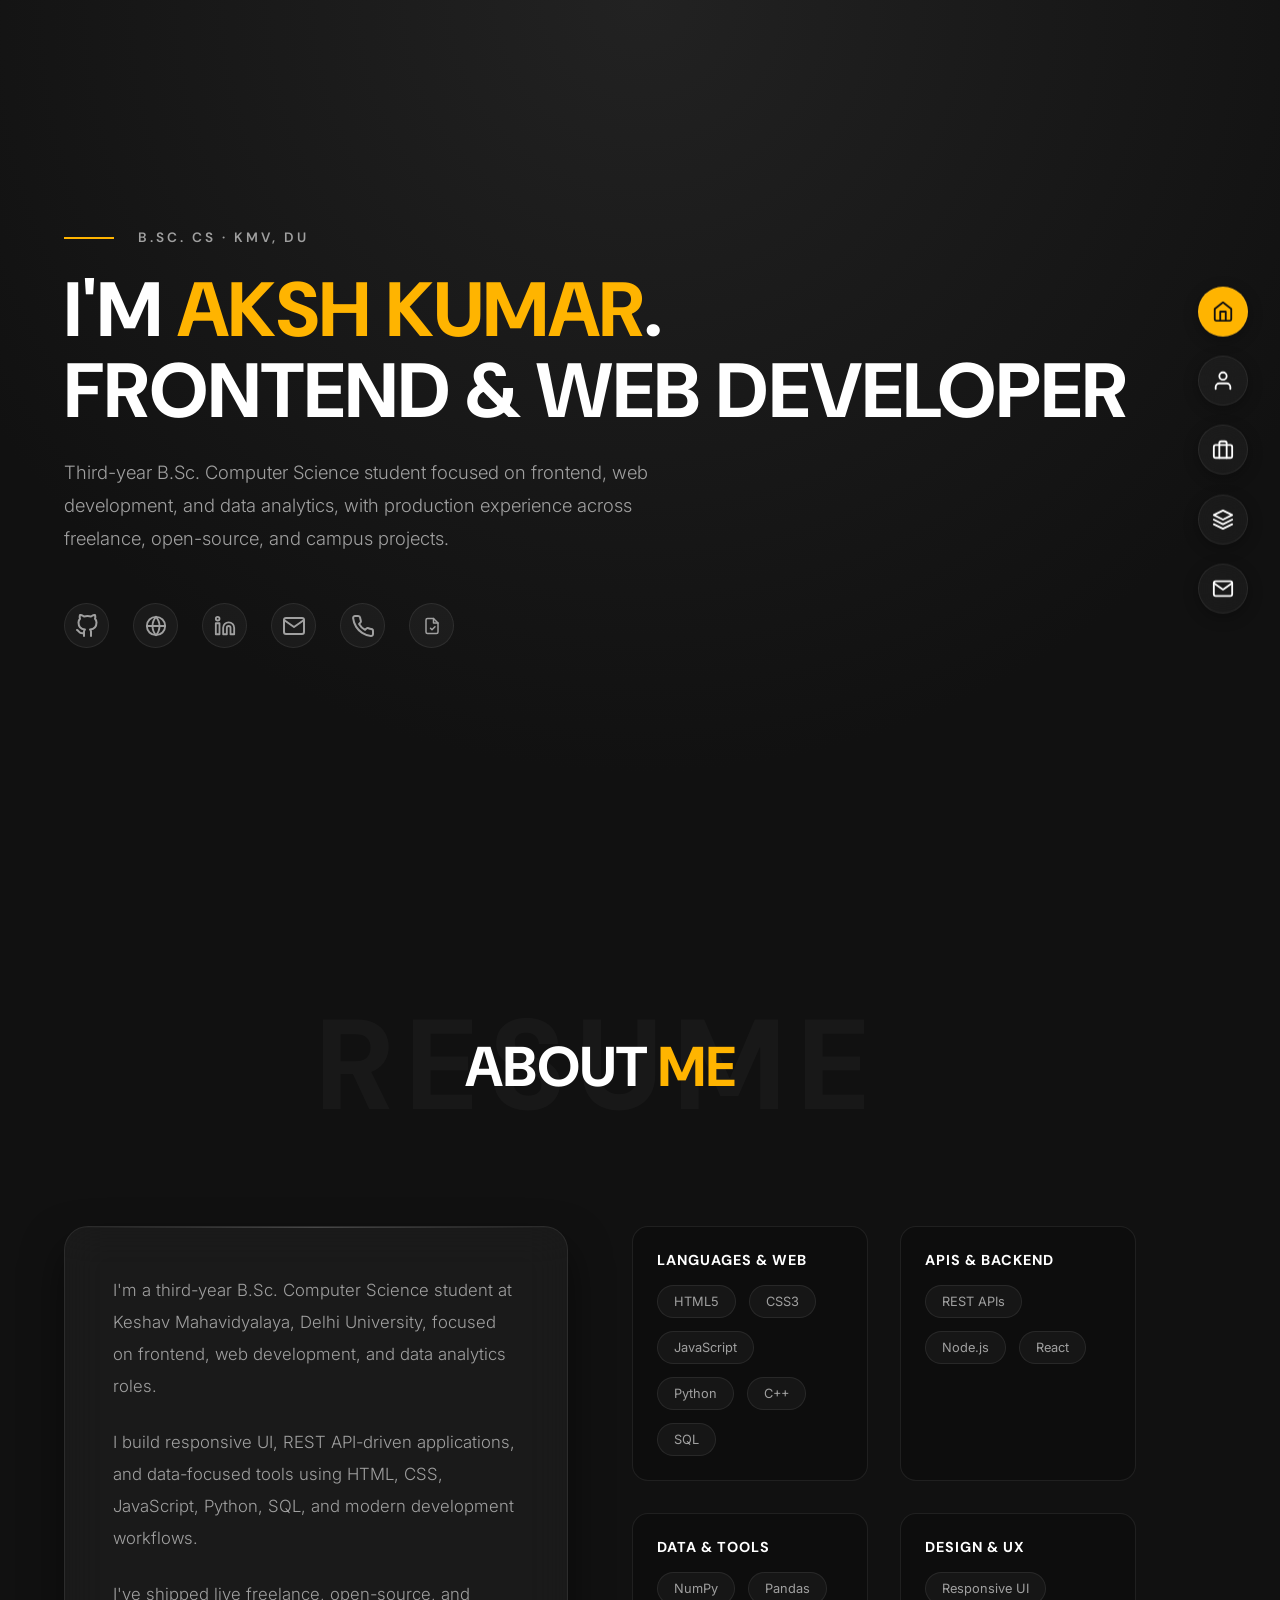
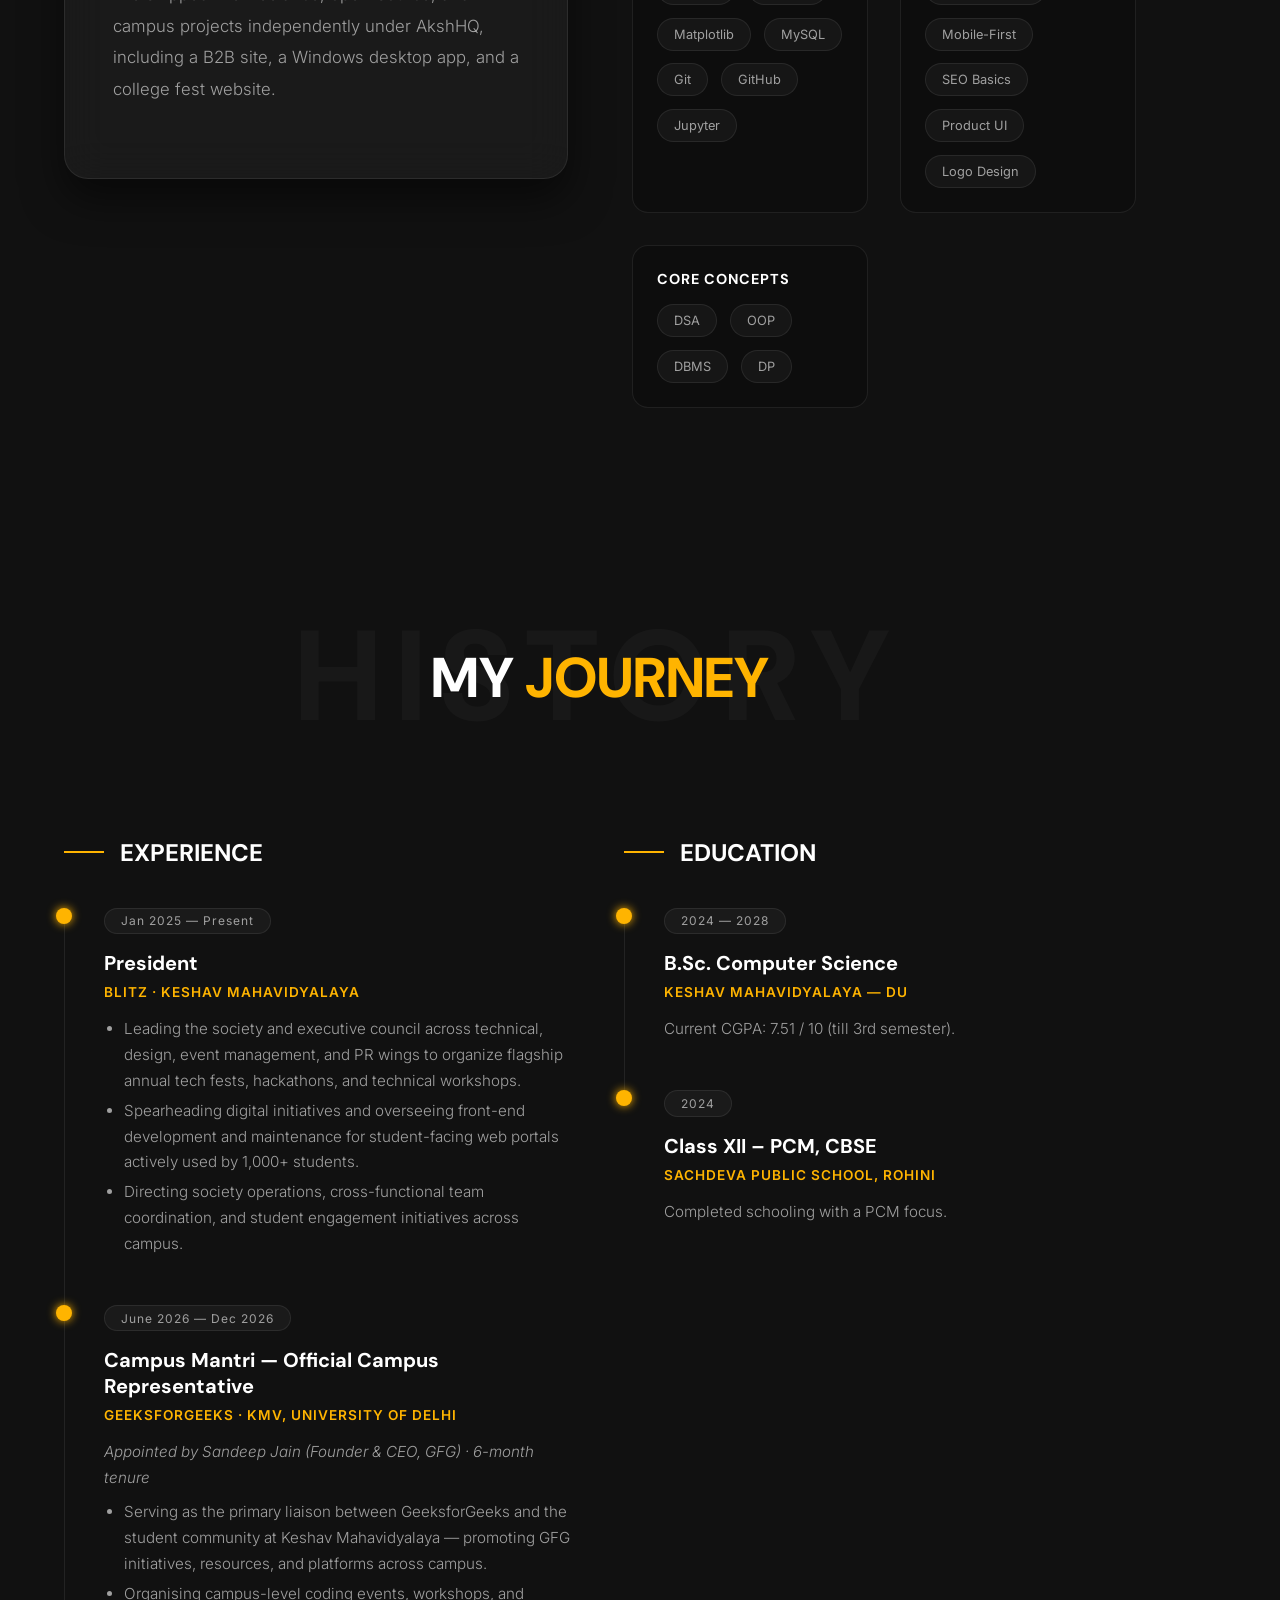
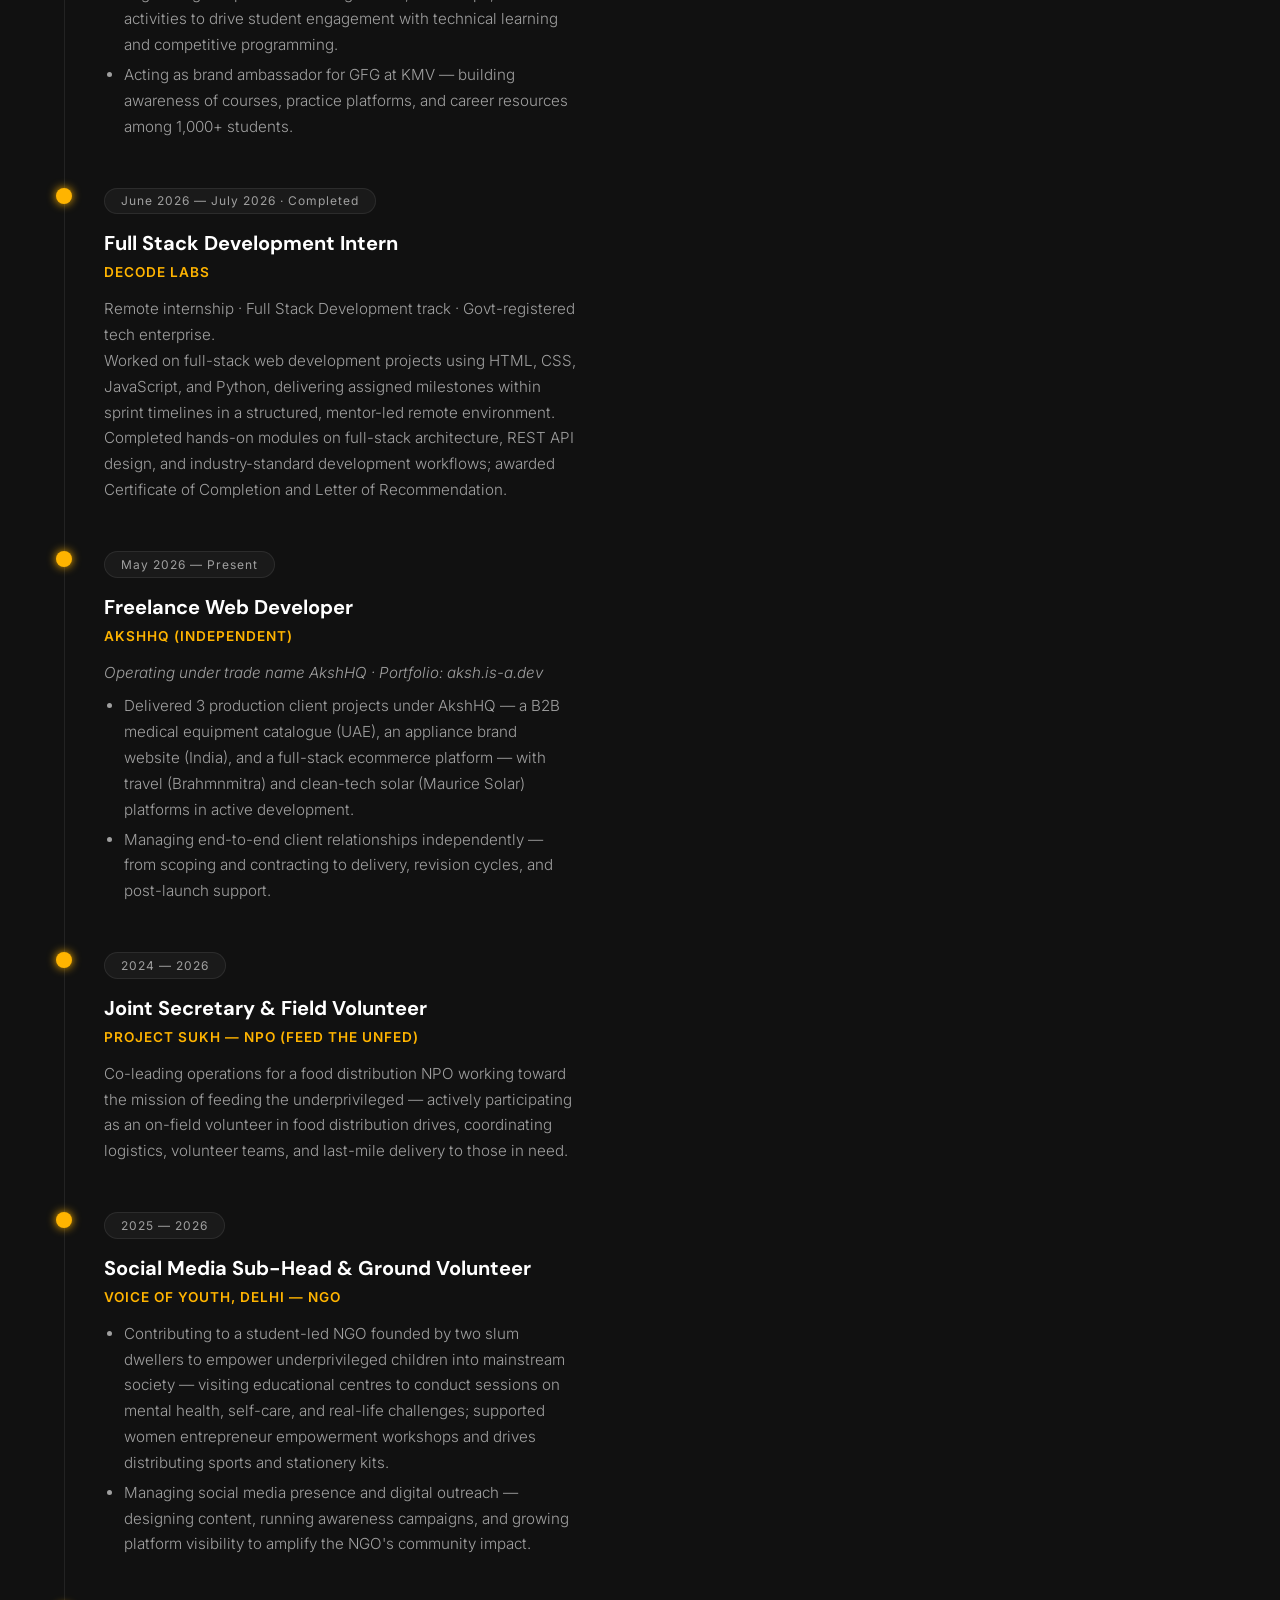
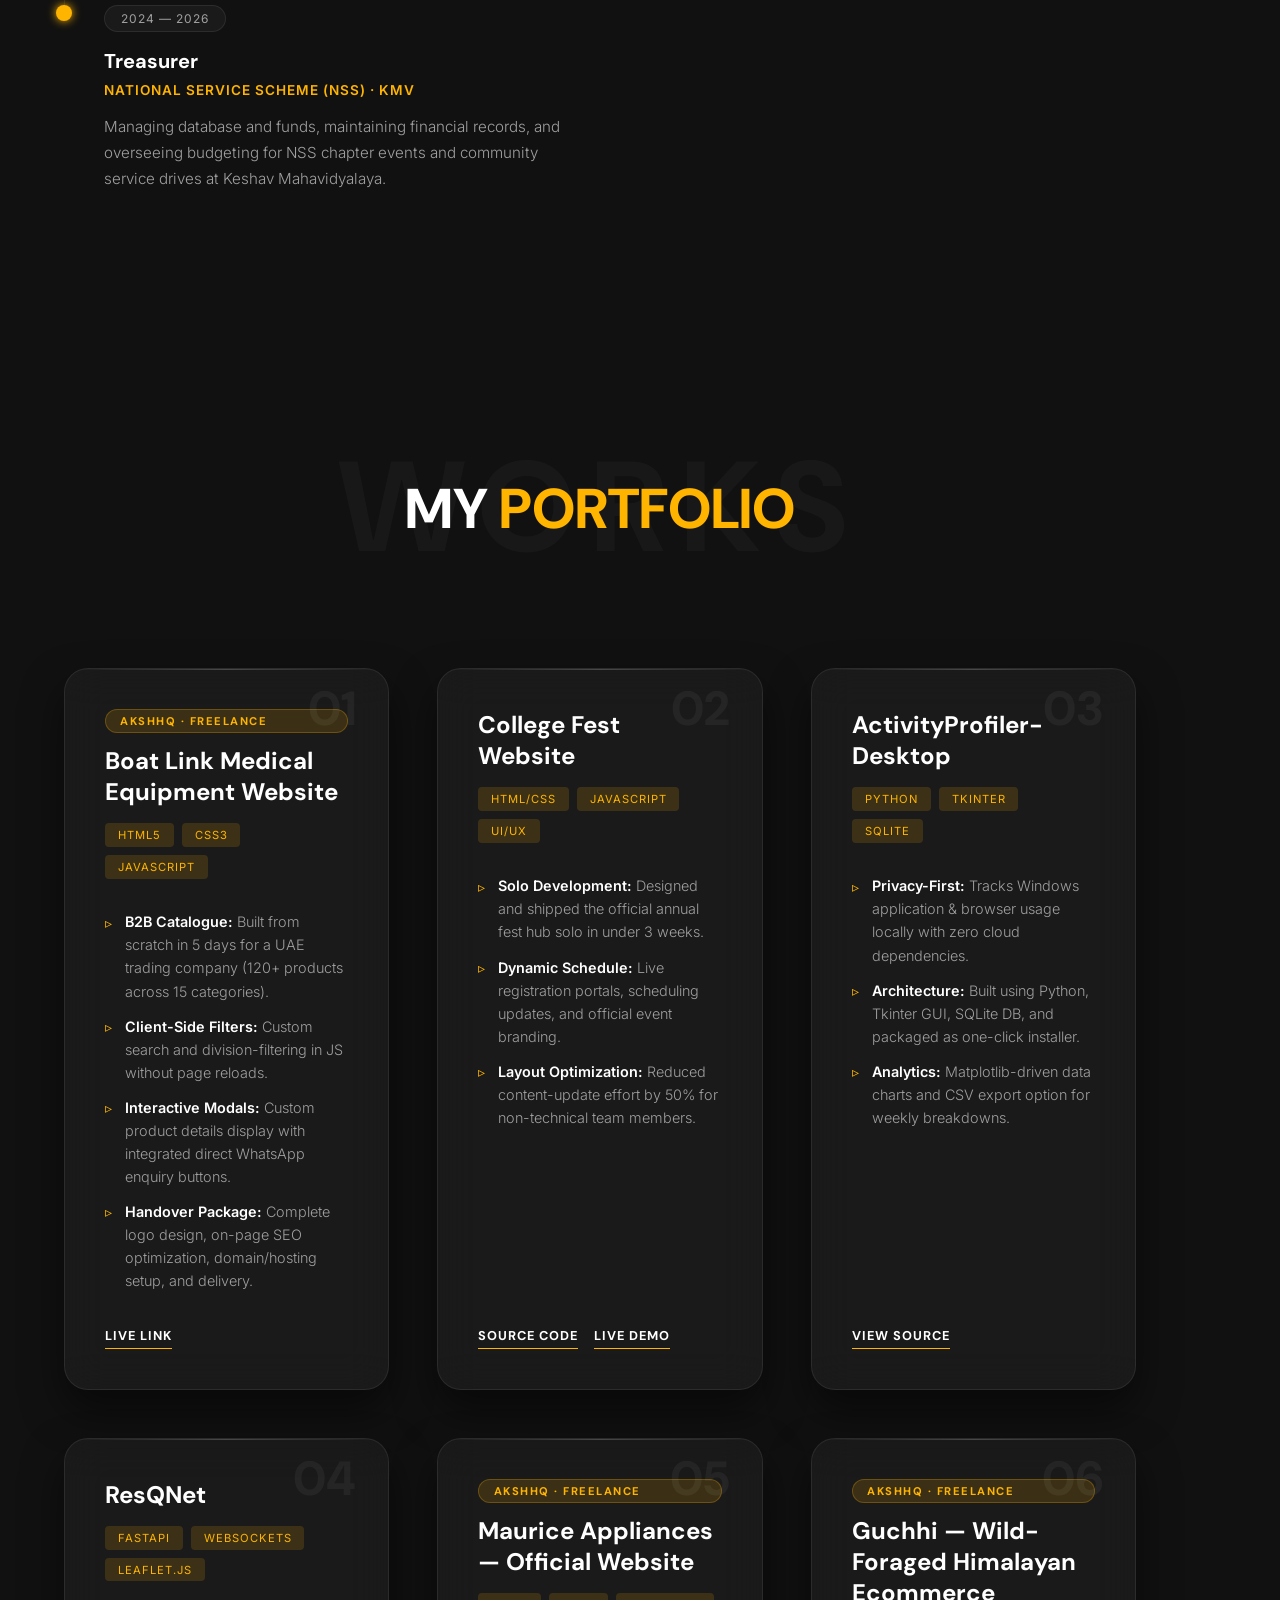
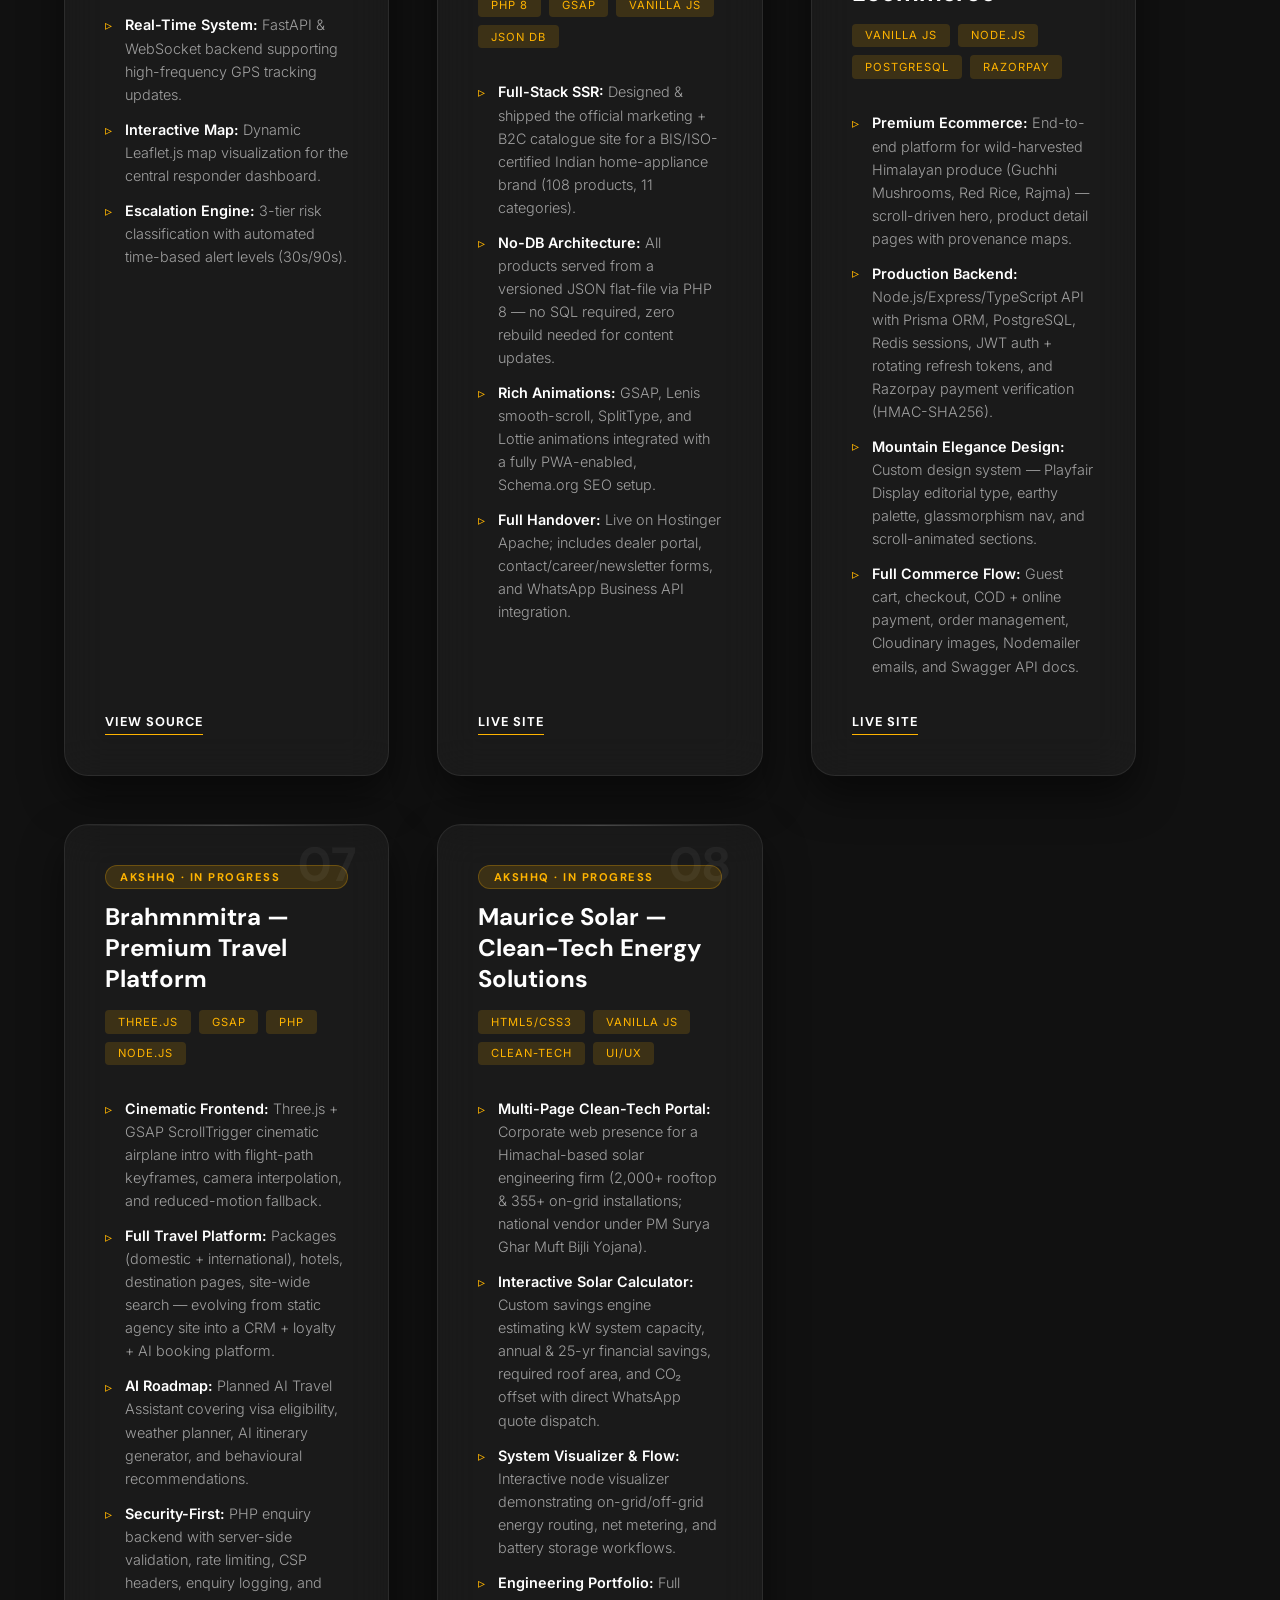
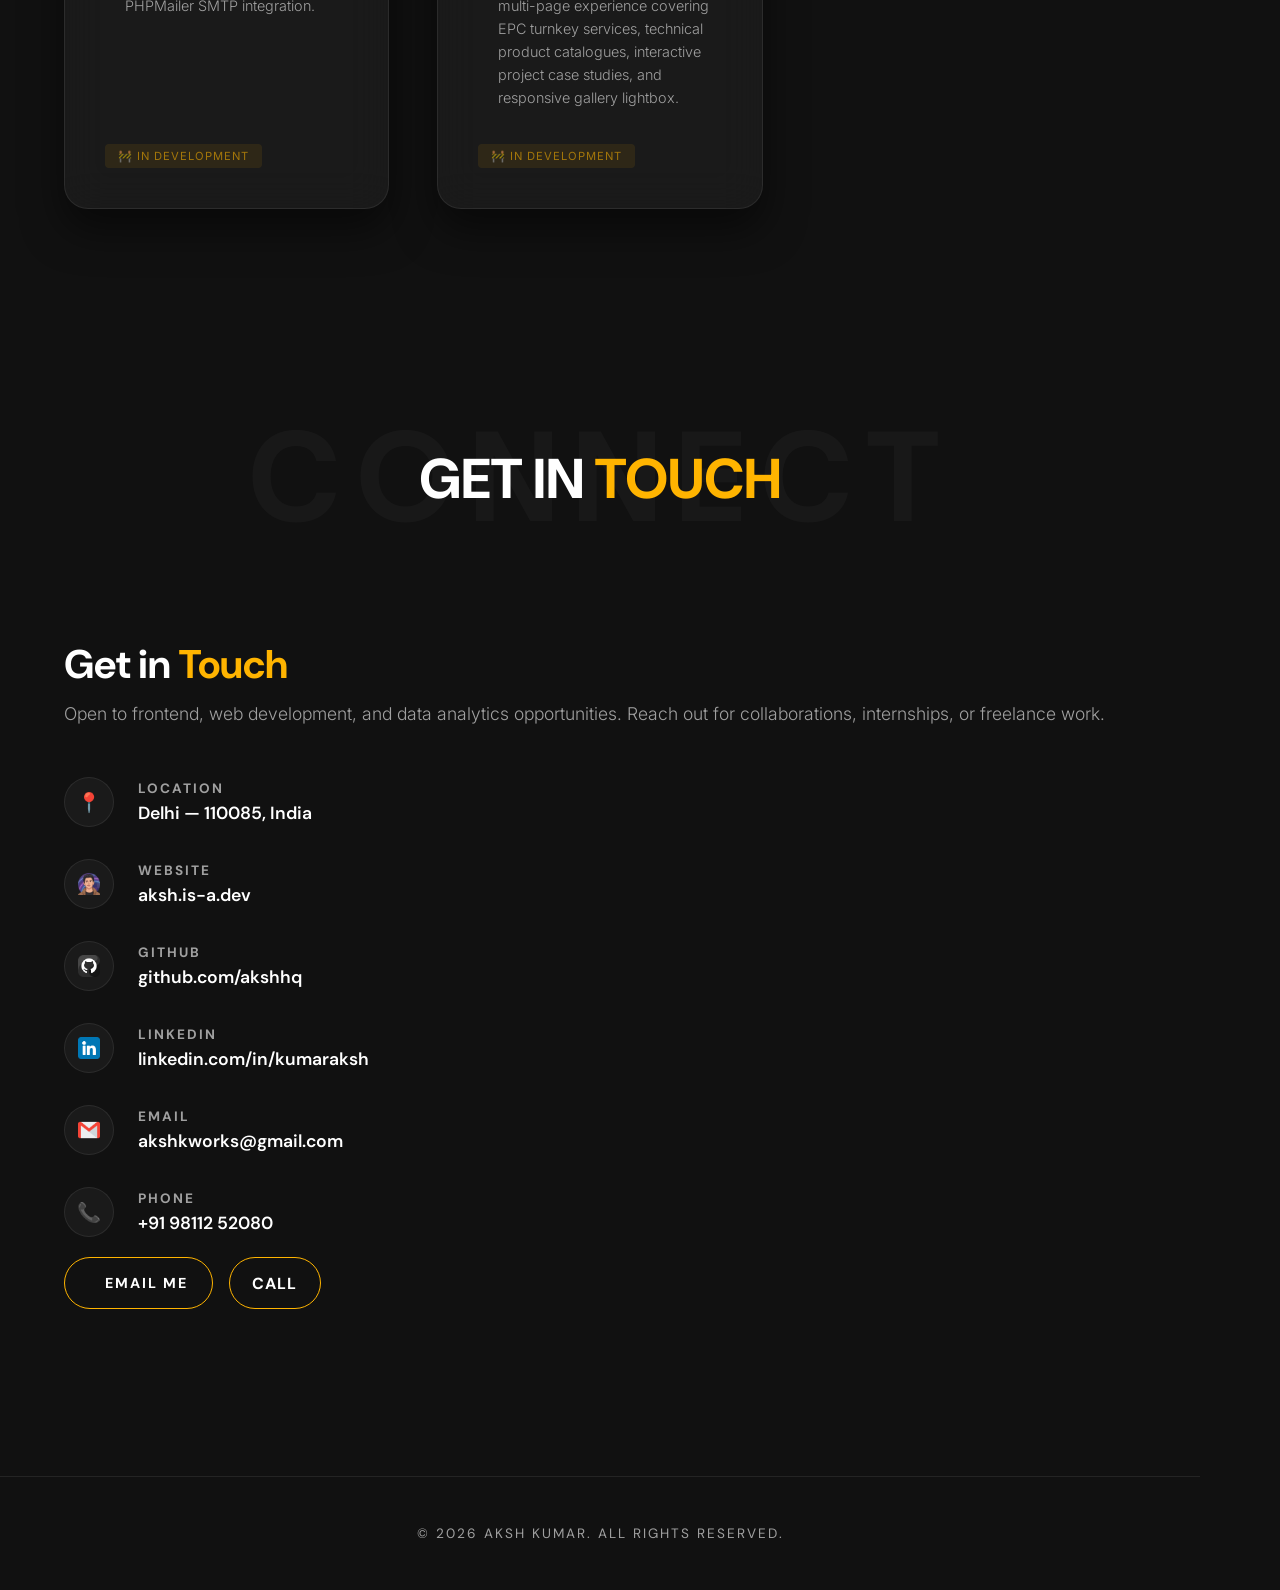
==== commit 4473e06b: "Updated Position + added project" ====
--- a/index.html
+++ b/index.html
@@ -137,6 +137,18 @@
         
         <div class="timeline-item">
           <div class="timeline-icon"></div>
+          <span class="timeline-date">Jan 2025 — Present</span>
+          <h4 class="timeline-title">President</h4>
+          <div class="timeline-org">Blitz · Keshav Mahavidyalaya</div>
+          <ul style="margin: 0; padding-left: 20px;">
+            <li class="timeline-desc" style="margin-bottom: 4px;">Leading the society and executive council across technical, design, event management, and PR wings to organize flagship annual tech fests, hackathons, and technical workshops.</li>
+            <li class="timeline-desc" style="margin-bottom: 4px;">Spearheading digital initiatives and overseeing front-end development and maintenance for student-facing web portals actively used by 1,000+ students.</li>
+            <li class="timeline-desc" style="margin-bottom: 4px;">Directing society operations, cross-functional team coordination, and student engagement initiatives across campus.</li>
+          </ul>
+        </div>
+
+        <div class="timeline-item">
+          <div class="timeline-icon"></div>
           <span class="timeline-date">June 2026 — Dec 2026</span>
           <h4 class="timeline-title">Campus Mantri — Official Campus Representative</h4>
           <div class="timeline-org">GeeksforGeeks · KMV, University of Delhi</div>
@@ -165,18 +177,9 @@
           <div class="timeline-org">AkshHQ (Independent)</div>
           <p class="timeline-desc" style="font-style: italic; margin-bottom: 0.5rem;">Operating under trade name AkshHQ · Portfolio: aksh.is-a.dev</p>
           <ul style="margin: 0; padding-left: 20px;">
-            <li class="timeline-desc" style="margin-bottom: 4px;">Delivered 3 production client projects under AkshHQ — a B2B medical equipment catalogue (UAE), an appliance brand website (India), and a full-stack ecommerce platform — with a 4th travel platform in active development.</li>
+            <li class="timeline-desc" style="margin-bottom: 4px;">Delivered 3 production client projects under AkshHQ — a B2B medical equipment catalogue (UAE), an appliance brand website (India), and a full-stack ecommerce platform — with travel (Brahmnmitra) and clean-tech solar (Maurice Solar) platforms in active development.</li>
             <li class="timeline-desc" style="margin-bottom: 4px;">Managing end-to-end client relationships independently — from scoping and contracting to delivery, revision cycles, and post-launch support.</li>
           </ul>
-        </div>
-
-        <div class="timeline-item">
-          <div class="timeline-icon"></div>
-          <span class="timeline-date">Jan 2025 — Present</span>
-          <h4 class="timeline-title">Senior Executive – Tech & Design</h4>
-          <div class="timeline-org">Blitz · Keshav Mahavidyalaya</div>
-          <p class="timeline-desc">Owned front-end maintenance for 2 live student-facing websites as sole technical point-of-contact on a cross-functional team of 8, shipping HTML/CSS updates actively used by 1,000+ students.</p>
-          <p class="timeline-desc">Reduced content publishing turnaround by ~40% by restructuring the handoff workflow between technical and non-technical sub-teams.</p>
         </div>
 
         <div class="timeline-item">
@@ -216,7 +219,7 @@
           <span class="timeline-date">2024 — 2028</span>
           <h4 class="timeline-title">B.Sc. Computer Science</h4>
           <div class="timeline-org">Keshav Mahavidyalaya — DU</div>
-          <p class="timeline-desc">Current CGPA: 7.12 / 10 (till 3rd semester).</p>
+          <p class="timeline-desc">Current CGPA: 7.51 / 10 (till 3rd semester).</p>
         </div>
 
         <div class="timeline-item">
@@ -353,6 +356,24 @@
           <li><b>Full Travel Platform:</b> Packages (domestic + international), hotels, destination pages, site-wide search — evolving from static agency site into a CRM + loyalty + AI booking platform.</li>
           <li><b>AI Roadmap:</b> Planned AI Travel Assistant covering visa eligibility, weather planner, AI itinerary generator, and behavioural recommendations.</li>
           <li><b>Security-First:</b> PHP enquiry backend with server-side validation, rate limiting, CSP headers, enquiry logging, and PHPMailer SMTP integration.</li>
+        </ul>
+        <div class="proj-links">
+          <span class="proj-tag" style="cursor:default; opacity:0.6;">🚧 In Development</span>
+        </div>
+      </div>
+
+      <div class="glass-card proj-card reveal">
+        <div class="proj-num">08</div>
+        <div class="proj-client-badge">AkshHQ · In Progress</div>
+        <h4 class="proj-title">Maurice Solar — Clean-Tech Energy Solutions</h4>
+        <div class="proj-tags">
+          <span class="proj-tag">HTML5/CSS3</span><span class="proj-tag">Vanilla JS</span><span class="proj-tag">Clean-Tech</span><span class="proj-tag">UI/UX</span>
+        </div>
+        <ul class="proj-desc-list">
+          <li><b>Multi-Page Clean-Tech Portal:</b> Corporate web presence for a Himachal-based solar engineering firm (2,000+ rooftop & 355+ on-grid installations; national vendor under PM Surya Ghar Muft Bijli Yojana).</li>
+          <li><b>Interactive Solar Calculator:</b> Custom savings engine estimating kW system capacity, annual & 25-yr financial savings, required roof area, and CO₂ offset with direct WhatsApp quote dispatch.</li>
+          <li><b>System Visualizer & Flow:</b> Interactive node visualizer demonstrating on-grid/off-grid energy routing, net metering, and battery storage workflows.</li>
+          <li><b>Engineering Portfolio:</b> Full multi-page experience covering EPC turnkey services, technical product catalogues, interactive project case studies, and responsive gallery lightbox.</li>
         </ul>
         <div class="proj-links">
           <span class="proj-tag" style="cursor:default; opacity:0.6;">🚧 In Development</span>
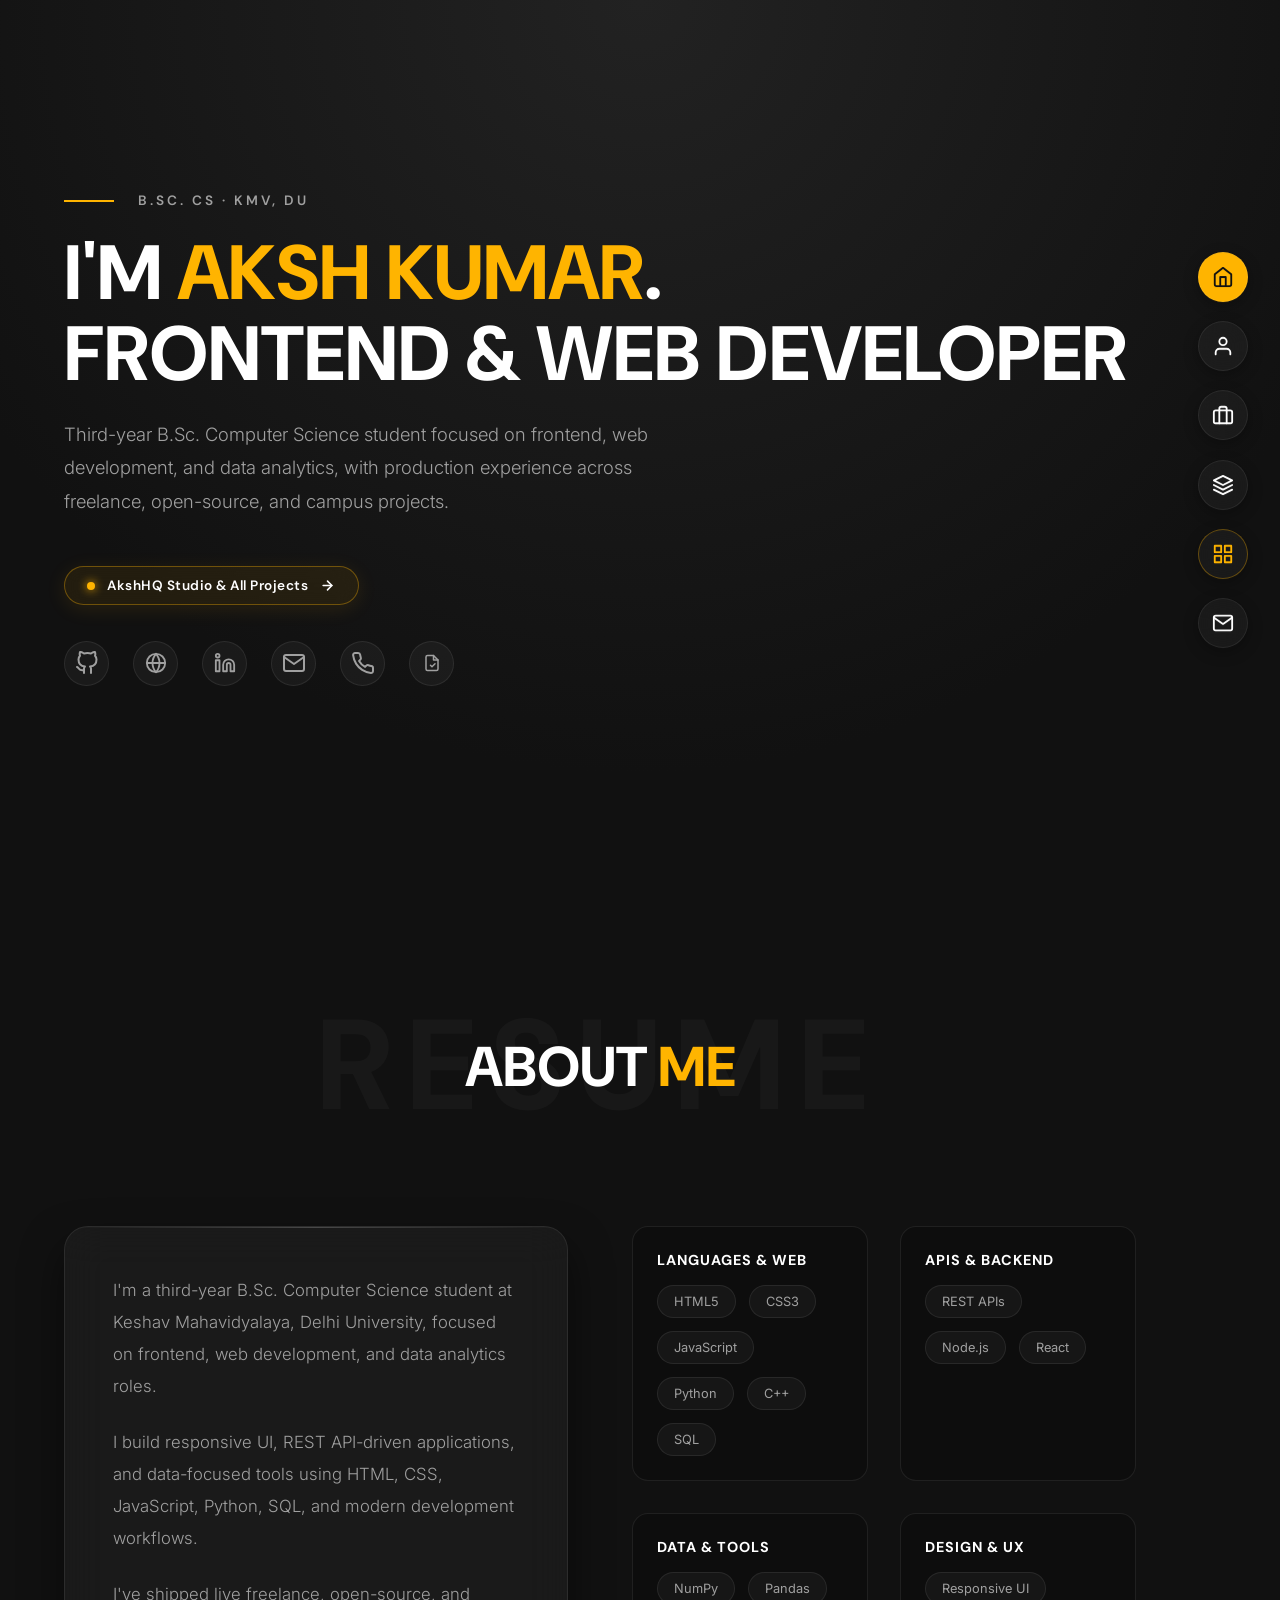
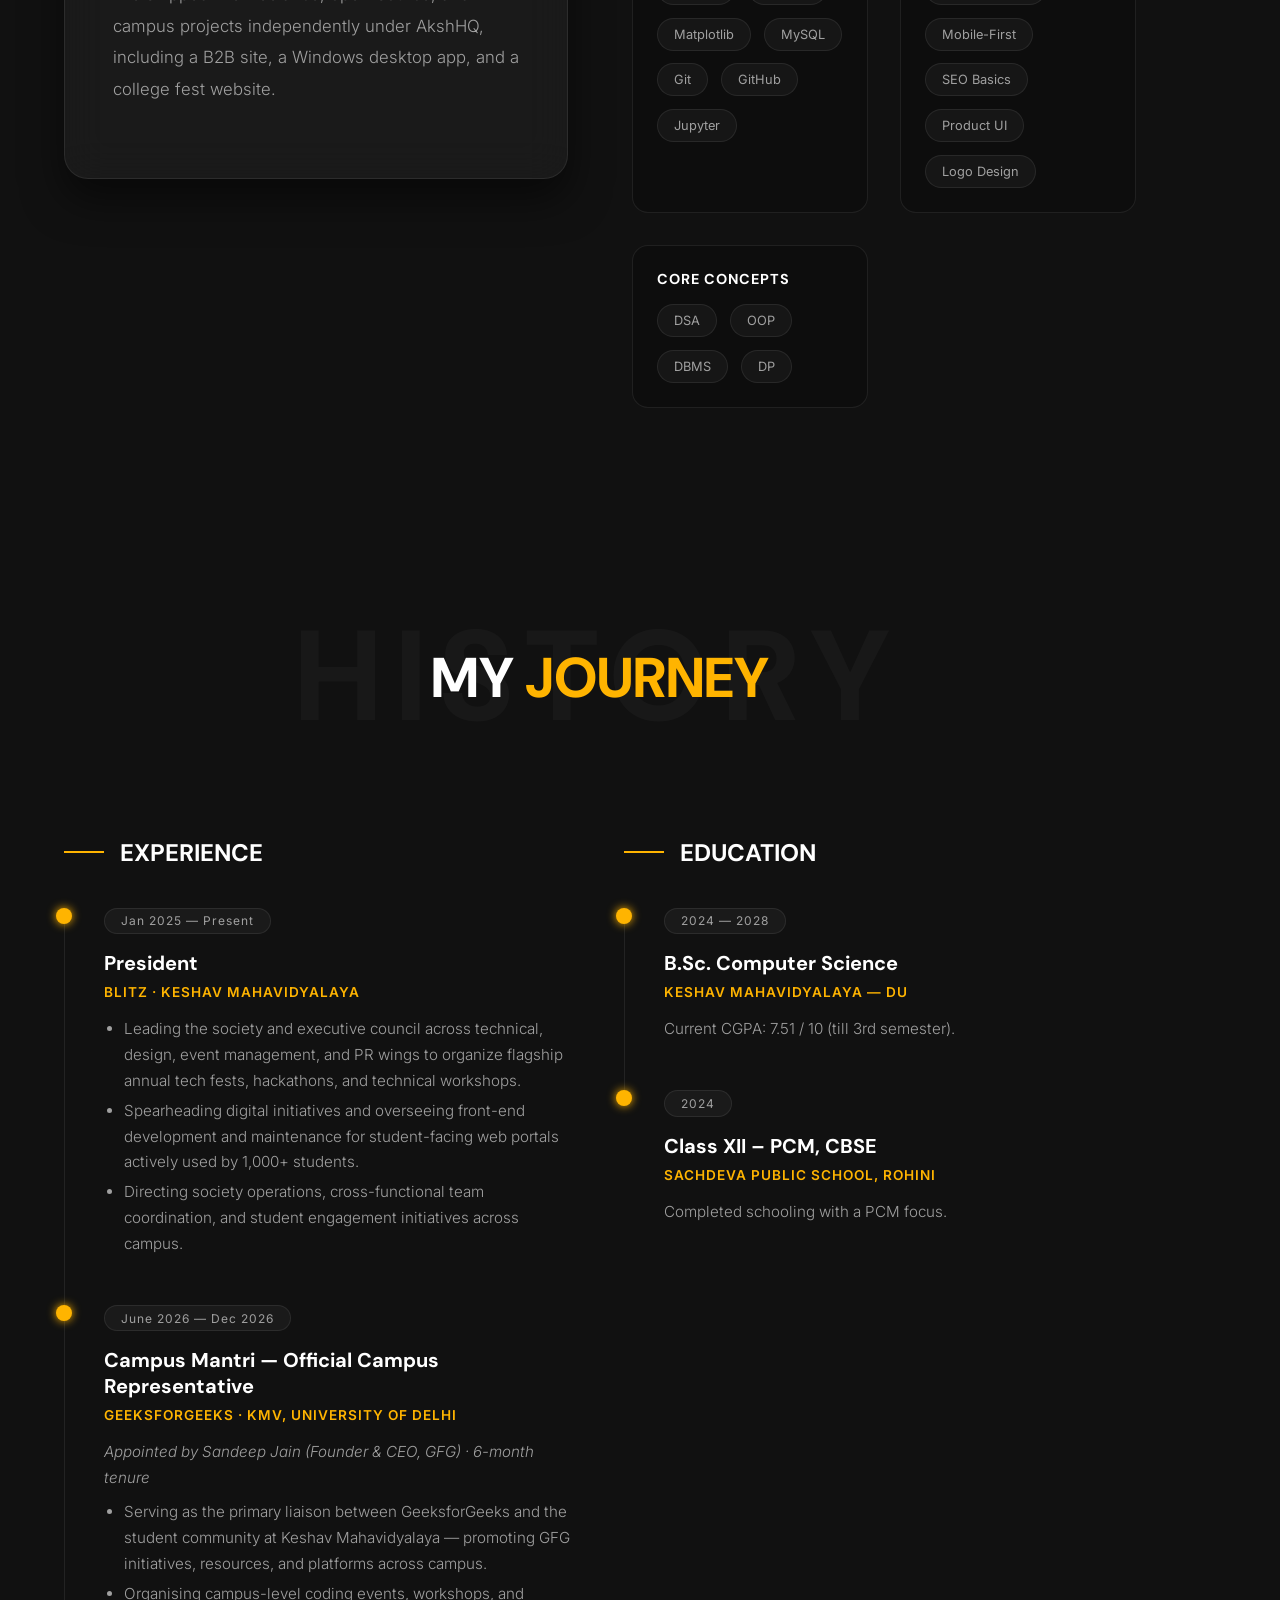
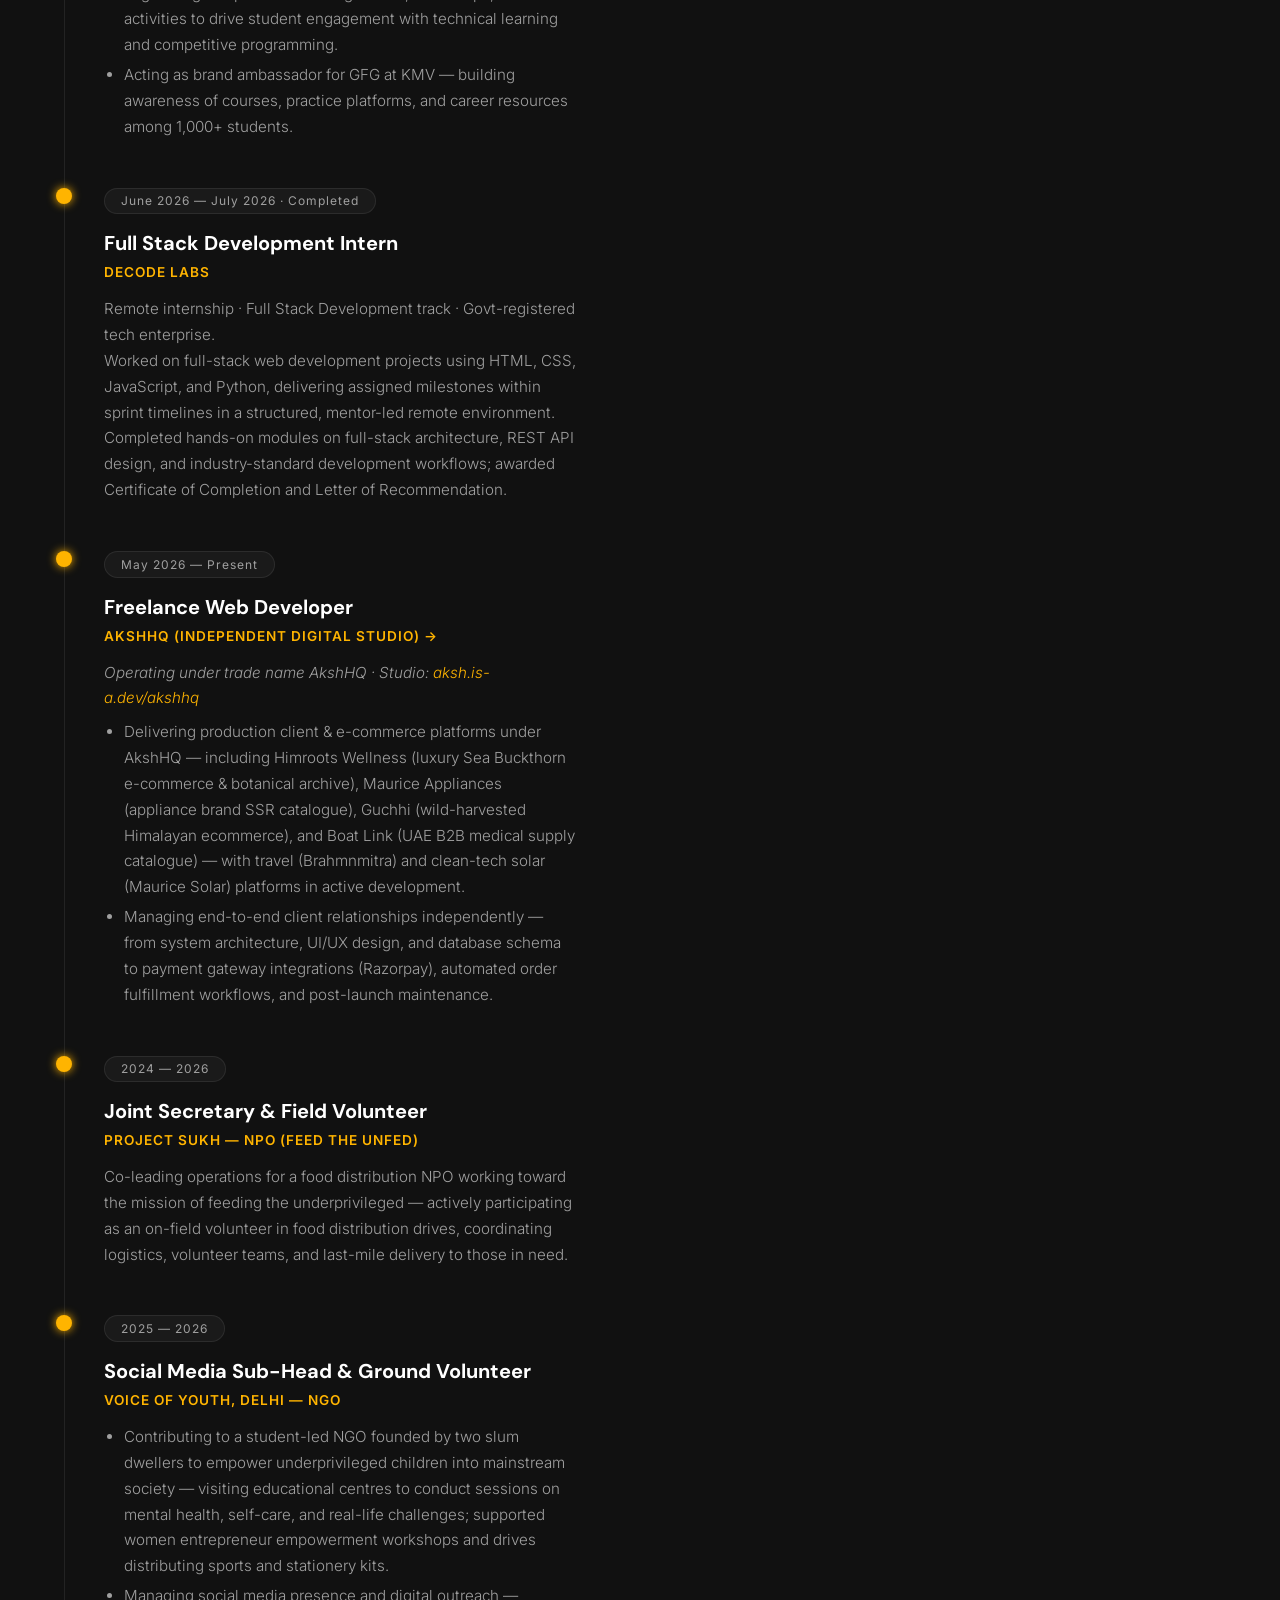
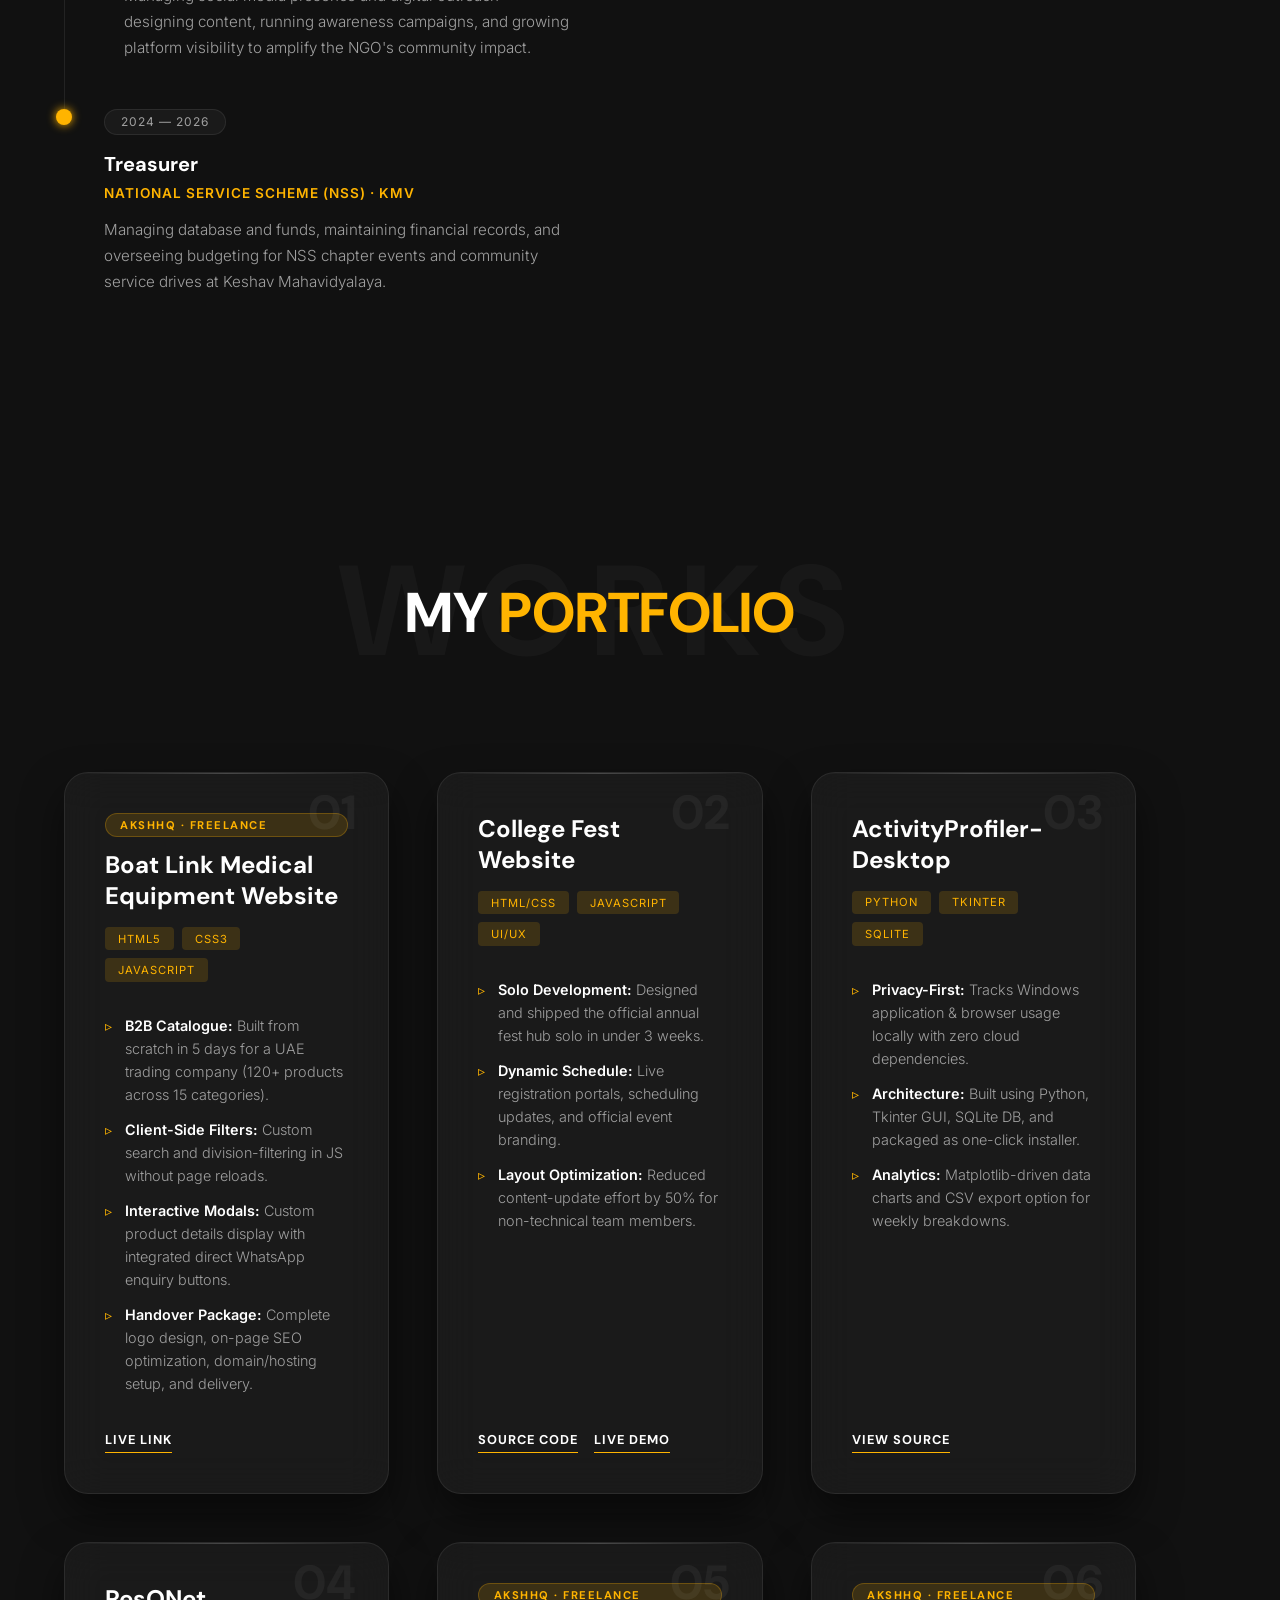
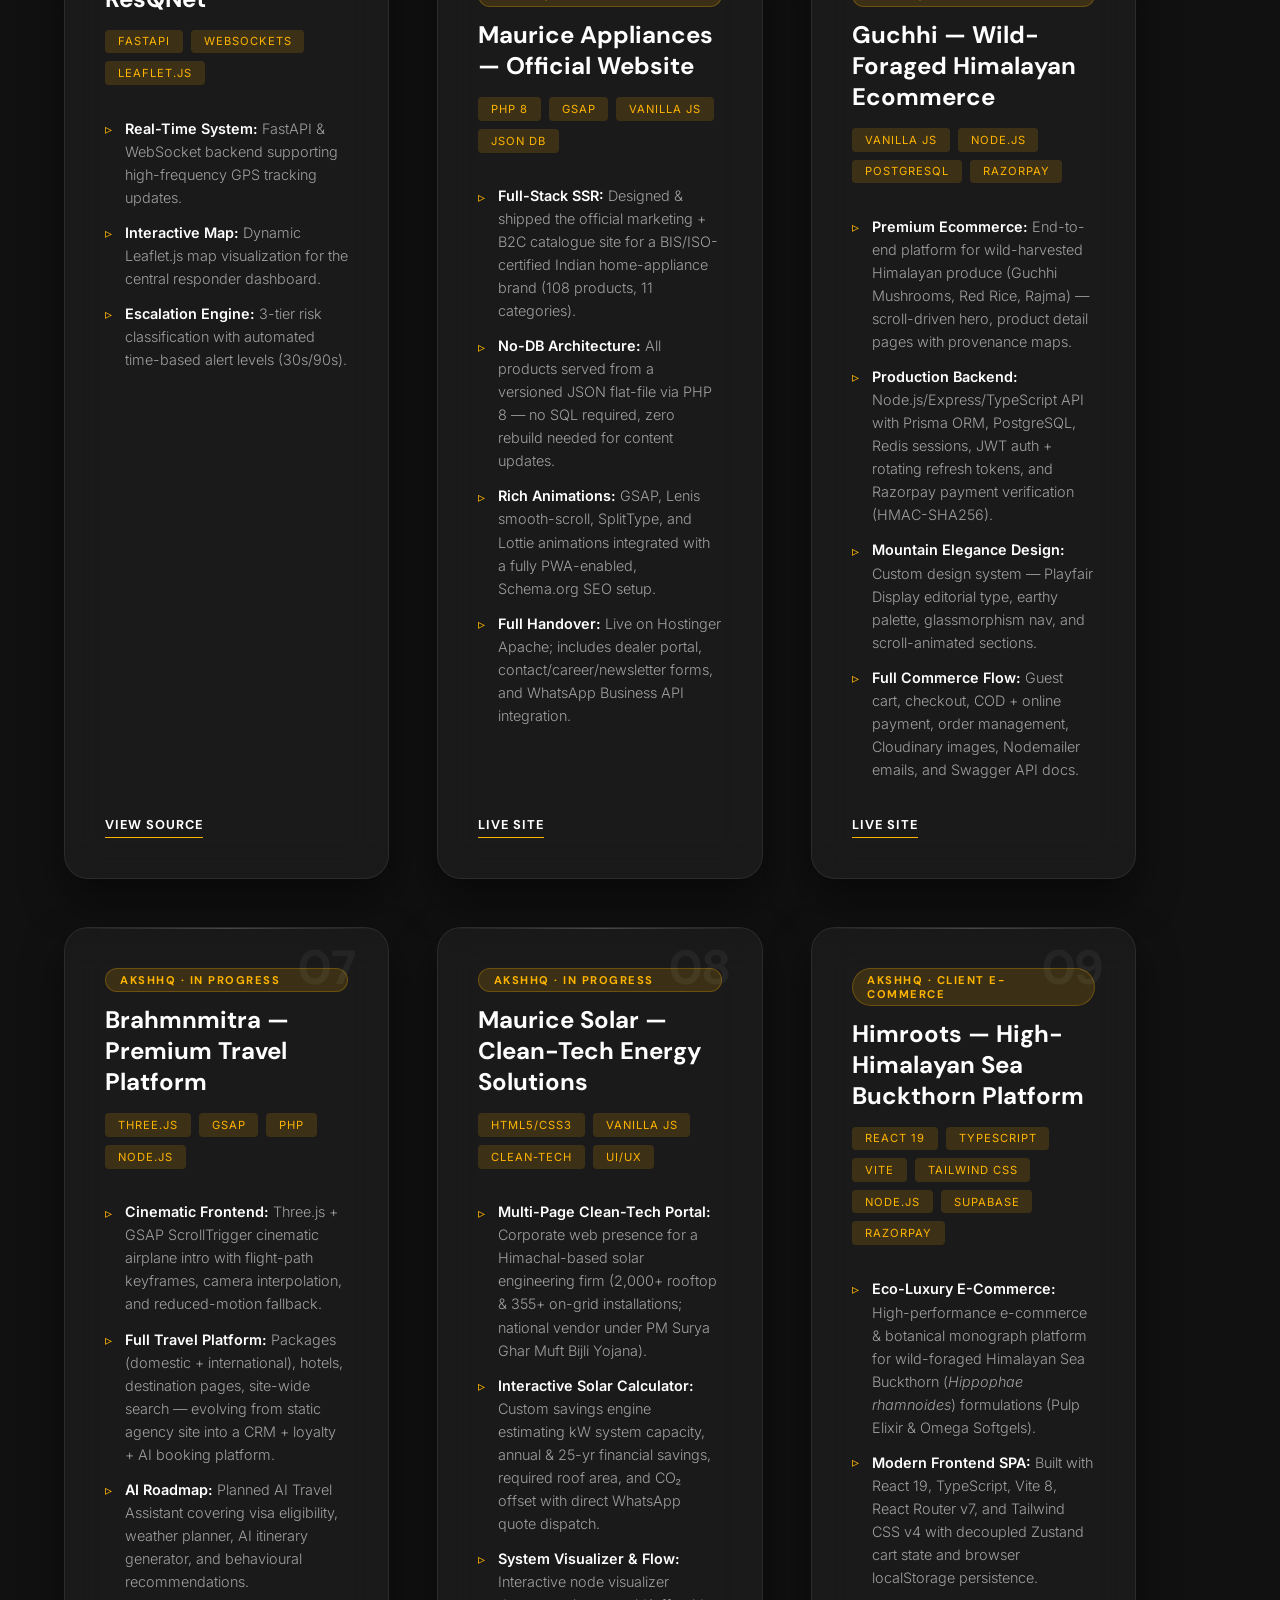
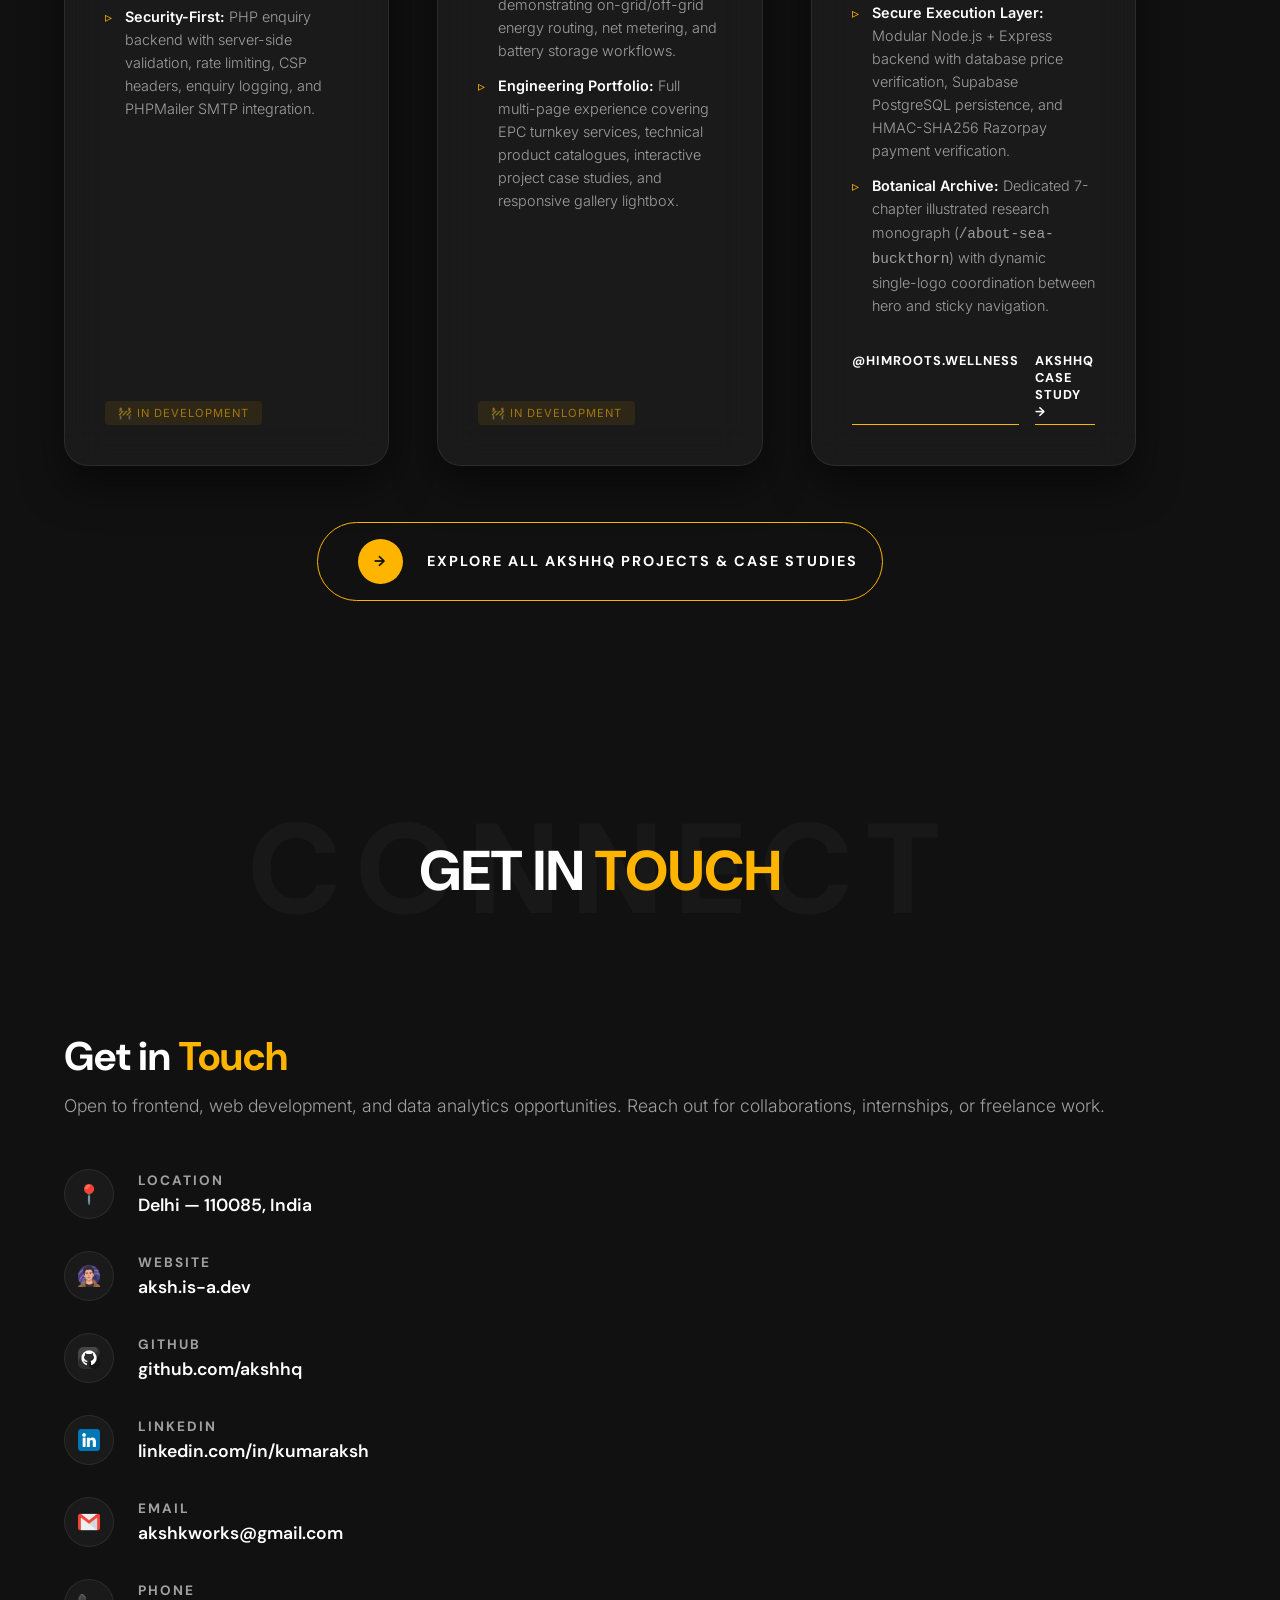
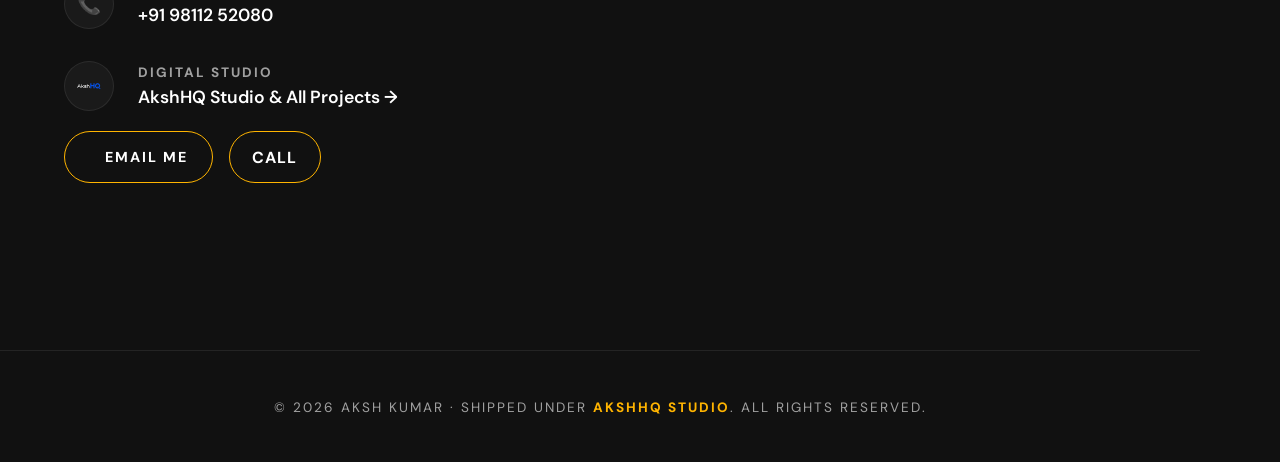
==== commit 89e8e69d: "Add Himroots project, AkshHQ Studio page, AHQ favicon, and clean repo" ====
--- a/index.html
+++ b/index.html
@@ -9,7 +9,8 @@
 <link rel="preconnect" href="https://fonts.gstatic.com" crossorigin>
 <link href="https://fonts.googleapis.com/css2?family=DM+Sans:wght@400;500;700;800&family=Inter:wght@300;400;600&display=swap" rel="stylesheet">
 <link rel="stylesheet" href="style.css">
-<link rel="icon" href="media files/image.webp">
+<link rel="icon" type="image/png" href="media files/AHQ_favicon.png">
+<link rel="apple-touch-icon" href="media files/AHQ_favicon.png">
 <meta property="og:title" content="Aksh Kumar - Portfolio">
 <meta property="og:description" content="Portfolio">
 <meta property="og:image" content="media files/banner.webp">
@@ -30,6 +31,9 @@
   <a href="#projects" class="nav-btn" data-tooltip="Projects">
     <svg width="22" height="22" viewBox="0 0 24 24" fill="none" stroke="currentColor" stroke-width="2" stroke-linecap="round" stroke-linejoin="round"><polygon points="12 2 2 7 12 12 22 7 12 2"></polygon><polyline points="2 17 12 22 22 17"></polyline><polyline points="2 12 12 17 22 12"></polyline></svg>
   </a>
+  <a href="akshhq.html" class="nav-btn nav-btn-akshhq" data-tooltip="AkshHQ Studio">
+    <svg width="22" height="22" viewBox="0 0 24 24" fill="none" stroke="currentColor" stroke-width="2" stroke-linecap="round" stroke-linejoin="round"><rect x="3" y="3" width="7" height="7"></rect><rect x="14" y="3" width="7" height="7"></rect><rect x="14" y="14" width="7" height="7"></rect><rect x="3" y="14" width="7" height="7"></rect></svg>
+  </a>
   <a href="#contact" class="nav-btn" data-tooltip="Contact">
     <svg width="22" height="22" viewBox="0 0 24 24" fill="none" stroke="currentColor" stroke-width="2" stroke-linecap="round" stroke-linejoin="round"><path d="M4 4h16c1.1 0 2 .9 2 2v12c0 1.1-.9 2-2 2H4c-1.1 0-2-.9-2-2V6c0-1.1.9-2 2-2z"></path><polyline points="22,6 12,13 2,6"></polyline></svg>
   </a>
@@ -48,6 +52,13 @@
         <div class="kicker"><span class="line"></span> B.SC. CS · KMV, DU</div>
         <h1 class="hero-h1">I'M <span>AKSH KUMAR</span>.<br>FRONTEND & WEB DEVELOPER</h1>
         <p class="hero-tagline">Third-year B.Sc. Computer Science student focused on frontend, web development, and data analytics, with production experience across freelance, open-source, and campus projects.</p>
+        <div class="hero-akshhq-cta">
+          <a href="akshhq.html" class="hero-akshhq-badge" title="Explore AkshHQ Studio & All Projects">
+            <span class="badge-dot"></span>
+            <span>AkshHQ Studio & All Projects</span>
+            <svg width="15" height="15" viewBox="0 0 24 24" fill="none" stroke="currentColor" stroke-width="2.5" stroke-linecap="round" stroke-linejoin="round"><path d="M5 12h14"></path><path d="M12 5l7 7-7 7"></path></svg>
+          </a>
+        </div>
         <div class="hero-socials">
           <a href="https://github.com/akshhq" target="_blank" class="social-link" title="GitHub">
             <svg width="24" height="24" viewBox="0 0 24 24" fill="none" stroke="currentColor" stroke-width="2" stroke-linecap="round" stroke-linejoin="round"><path d="M9 19c-5 1.5-5-2.5-7-3m14 6v-3.87a3.37 3.37 0 0 0-.94-2.61c3.14-.35 6.44-1.54 6.44-7A5.44 5.44 0 0 0 20 4.77 5.07 5.07 0 0 0 19.91 1S18.73.65 16 2.48a13.38 13.38 0 0 0-7 0C6.27.65 5.09 1 5.09 1A5.07 5.07 0 0 0 5 4.77a5.44 5.44 0 0 0-1.5 3.78c0 5.42 3.3 6.61 6.44 7A3.37 3.37 0 0 0 9 18.13V22"></path></svg>
@@ -174,11 +185,11 @@
           <div class="timeline-icon"></div>
           <span class="timeline-date">May 2026 — Present</span>
           <h4 class="timeline-title">Freelance Web Developer</h4>
-          <div class="timeline-org">AkshHQ (Independent)</div>
-          <p class="timeline-desc" style="font-style: italic; margin-bottom: 0.5rem;">Operating under trade name AkshHQ · Portfolio: aksh.is-a.dev</p>
+          <div class="timeline-org"><a href="akshhq.html" class="timeline-org-link">AkshHQ (Independent Digital Studio) →</a></div>
+          <p class="timeline-desc" style="font-style: italic; margin-bottom: 0.5rem;">Operating under trade name AkshHQ · Studio: <a href="akshhq.html" style="color: var(--accent); text-decoration: none;">aksh.is-a.dev/akshhq</a></p>
           <ul style="margin: 0; padding-left: 20px;">
-            <li class="timeline-desc" style="margin-bottom: 4px;">Delivered 3 production client projects under AkshHQ — a B2B medical equipment catalogue (UAE), an appliance brand website (India), and a full-stack ecommerce platform — with travel (Brahmnmitra) and clean-tech solar (Maurice Solar) platforms in active development.</li>
-            <li class="timeline-desc" style="margin-bottom: 4px;">Managing end-to-end client relationships independently — from scoping and contracting to delivery, revision cycles, and post-launch support.</li>
+            <li class="timeline-desc" style="margin-bottom: 4px;">Delivering production client & e-commerce platforms under AkshHQ — including Himroots Wellness (luxury Sea Buckthorn e-commerce & botanical archive), Maurice Appliances (appliance brand SSR catalogue), Guchhi (wild-harvested Himalayan ecommerce), and Boat Link (UAE B2B medical supply catalogue) — with travel (Brahmnmitra) and clean-tech solar (Maurice Solar) platforms in active development.</li>
+            <li class="timeline-desc" style="margin-bottom: 4px;">Managing end-to-end client relationships independently — from system architecture, UI/UX design, and database schema to payment gateway integrations (Razorpay), automated order fulfillment workflows, and post-launch maintenance.</li>
           </ul>
         </div>
 
@@ -379,6 +390,32 @@
           <span class="proj-tag" style="cursor:default; opacity:0.6;">🚧 In Development</span>
         </div>
       </div>
+
+      <div class="glass-card proj-card reveal" id="himroots-card">
+        <div class="proj-num">09</div>
+        <div class="proj-client-badge">AkshHQ · Client E-Commerce</div>
+        <h4 class="proj-title">Himroots — High-Himalayan Sea Buckthorn Platform</h4>
+        <div class="proj-tags">
+          <span class="proj-tag">React 19</span><span class="proj-tag">TypeScript</span><span class="proj-tag">Vite</span><span class="proj-tag">Tailwind CSS</span><span class="proj-tag">Node.js</span><span class="proj-tag">Supabase</span><span class="proj-tag">Razorpay</span>
+        </div>
+        <ul class="proj-desc-list">
+          <li><b>Eco-Luxury E-Commerce:</b> High-performance e-commerce & botanical monograph platform for wild-foraged Himalayan Sea Buckthorn (<i>Hippophae rhamnoides</i>) formulations (Pulp Elixir & Omega Softgels).</li>
+          <li><b>Modern Frontend SPA:</b> Built with React 19, TypeScript, Vite 8, React Router v7, and Tailwind CSS v4 with decoupled Zustand cart state and browser localStorage persistence.</li>
+          <li><b>Secure Execution Layer:</b> Modular Node.js + Express backend with database price verification, Supabase PostgreSQL persistence, and HMAC-SHA256 Razorpay payment verification.</li>
+          <li><b>Botanical Archive:</b> Dedicated 7-chapter illustrated research monograph (<code>/about-sea-buckthorn</code>) with dynamic single-logo coordination between hero and sticky navigation.</li>
+        </ul>
+        <div class="proj-links">
+          <a href="https://www.instagram.com/himroots.wellness/" target="_blank" rel="noopener noreferrer">@himroots.wellness</a>
+          <a href="akshhq.html#himroots">AkshHQ Case Study →</a>
+        </div>
+      </div>
+    </div>
+
+    <div class="projects-cta reveal" style="text-align: center; margin-top: 3.5rem;">
+      <a href="akshhq.html" class="btn-primary">
+        <span>→</span>
+        Explore All AkshHQ Projects & Case Studies
+      </a>
     </div>
   </section>
 
@@ -437,6 +474,13 @@
               <a href="tel:+919811252080">+91 98112 52080</a>
             </div>
           </div>
+          <div class="contact-item">
+            <div class="contact-icon"><img src="media files/AkshHQ.png" alt="AkshHQ" style="width: 24px; height: auto; object-fit: contain;"></div>
+            <div class="contact-text">
+              <h4>Digital Studio</h4>
+              <a href="akshhq.html">AkshHQ Studio & All Projects →</a>
+            </div>
+          </div>
         </div>
 
         <div class="contact-ctas">
@@ -448,7 +492,7 @@
   </section>
 
   <footer>
-    <p>© 2026 Aksh Kumar. All rights reserved.</p>
+    <p>© 2026 Aksh Kumar · Shipped under <a href="akshhq.html" style="color:var(--accent); text-decoration:none; font-weight:700;">AkshHQ Studio</a>. All rights reserved.</p>
   </footer>
 
 </div>
--- a/style.css
+++ b/style.css
@@ -338,3 +338,43 @@
   opacity: 0.25 !important;
 }
 
+/* Hero AkshHQ CTA Badge */
+.hero-akshhq-cta { margin-bottom: 2.2rem; }
+.hero-akshhq-badge {
+  display: inline-flex; align-items: center; gap: 0.75rem;
+  padding: 0.65rem 1.4rem; border-radius: 50px;
+  background: rgba(255, 180, 0, 0.08); border: 1px solid rgba(255, 180, 0, 0.35);
+  color: var(--text-main); font-family: var(--sans); font-size: 0.85rem; font-weight: 600;
+  text-decoration: none; letter-spacing: 0.5px;
+  backdrop-filter: blur(12px); -webkit-backdrop-filter: blur(12px);
+  transition: all 0.35s cubic-bezier(0.4, 0, 0.2, 1);
+  box-shadow: 0 4px 20px rgba(255, 180, 0, 0.1);
+}
+.hero-akshhq-badge:hover {
+  background: var(--accent); color: #111; border-color: var(--accent);
+  transform: translateY(-2px) scale(1.02);
+  box-shadow: 0 8px 25px rgba(255, 180, 0, 0.35);
+}
+.hero-akshhq-badge .badge-dot {
+  width: 8px; height: 8px; border-radius: 50%; background: var(--accent);
+  box-shadow: 0 0 10px var(--accent);
+  animation: pulse-glow 2s infinite ease-in-out;
+}
+.hero-akshhq-badge:hover .badge-dot { background: #111; box-shadow: none; }
+@keyframes pulse-glow {
+  0%, 100% { opacity: 1; transform: scale(1); }
+  50% { opacity: 0.4; transform: scale(0.85); }
+}
+
+/* AkshHQ floating nav special highlight */
+.nav-btn.nav-btn-akshhq {
+  border-color: rgba(255, 180, 0, 0.35);
+}
+.nav-btn.nav-btn-akshhq svg {
+  color: var(--accent);
+}
+.nav-btn.nav-btn-akshhq:hover svg {
+  color: #111;
+}
+
+
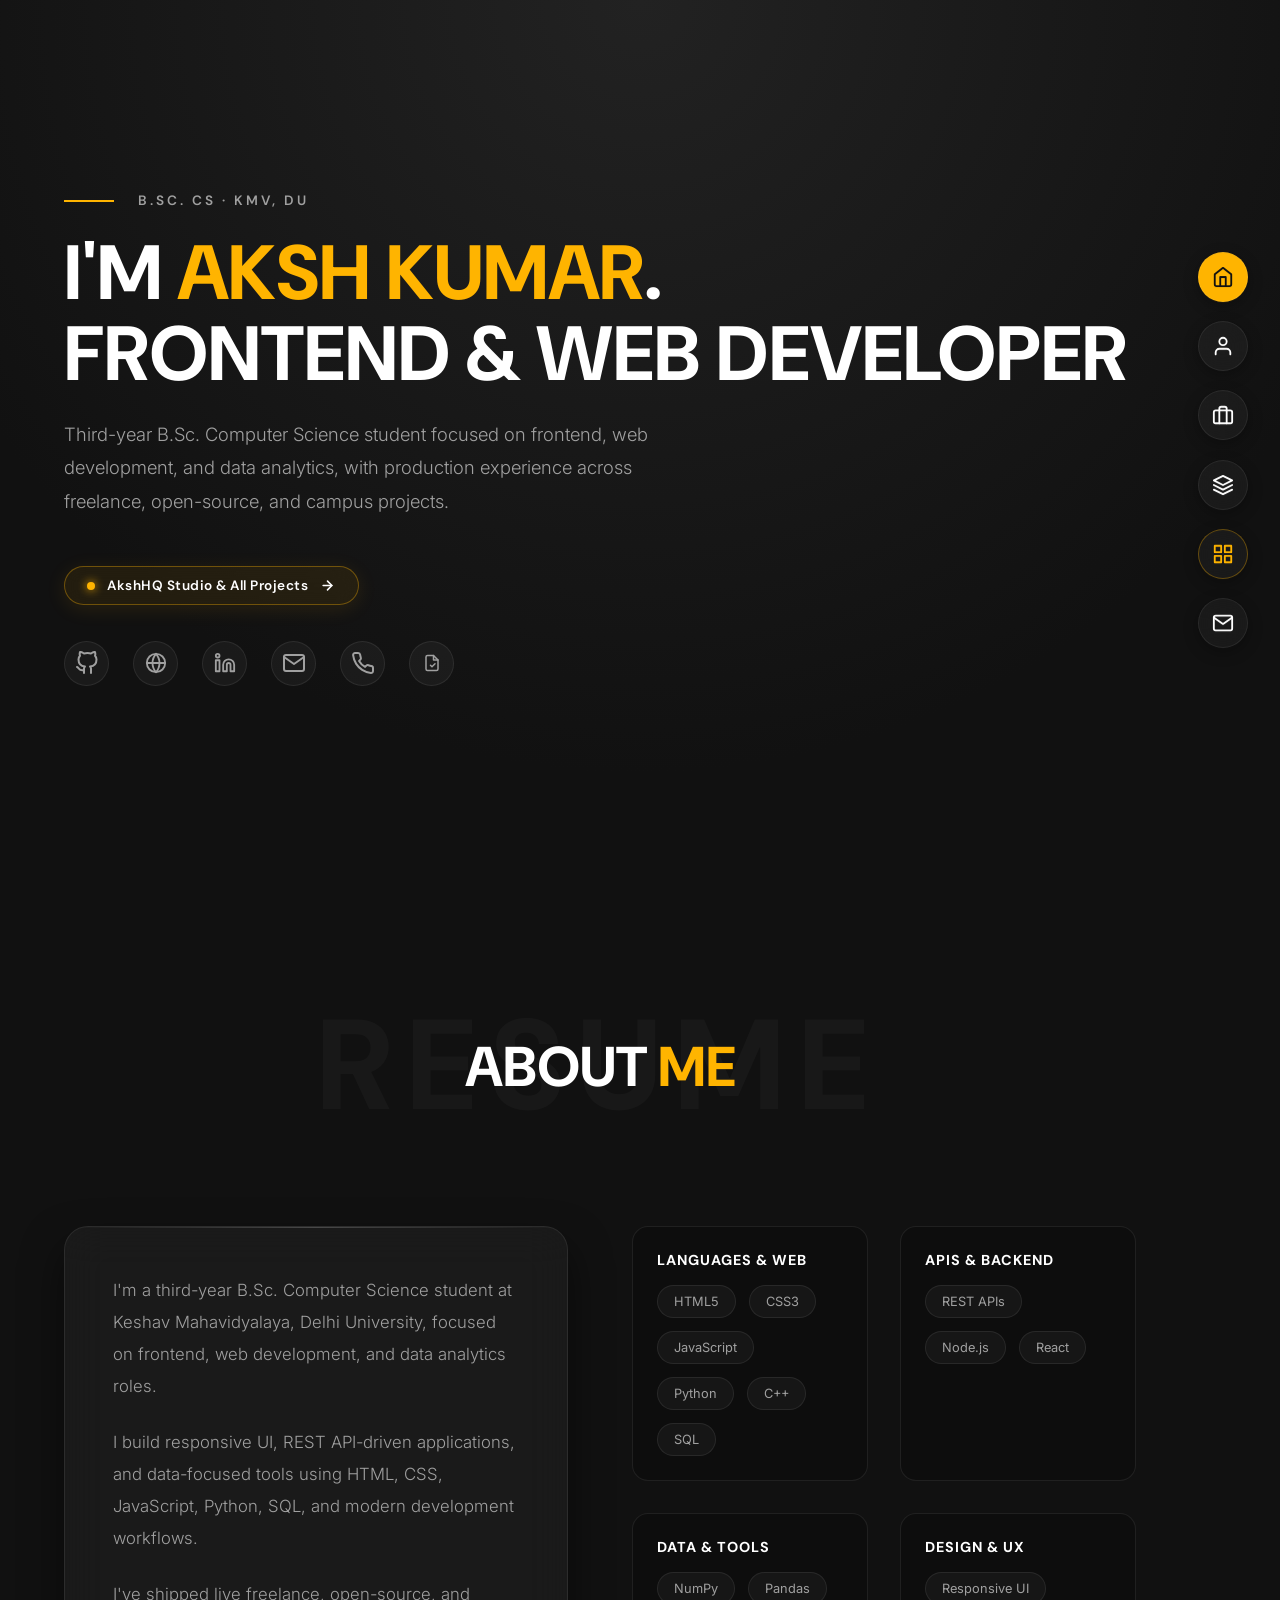
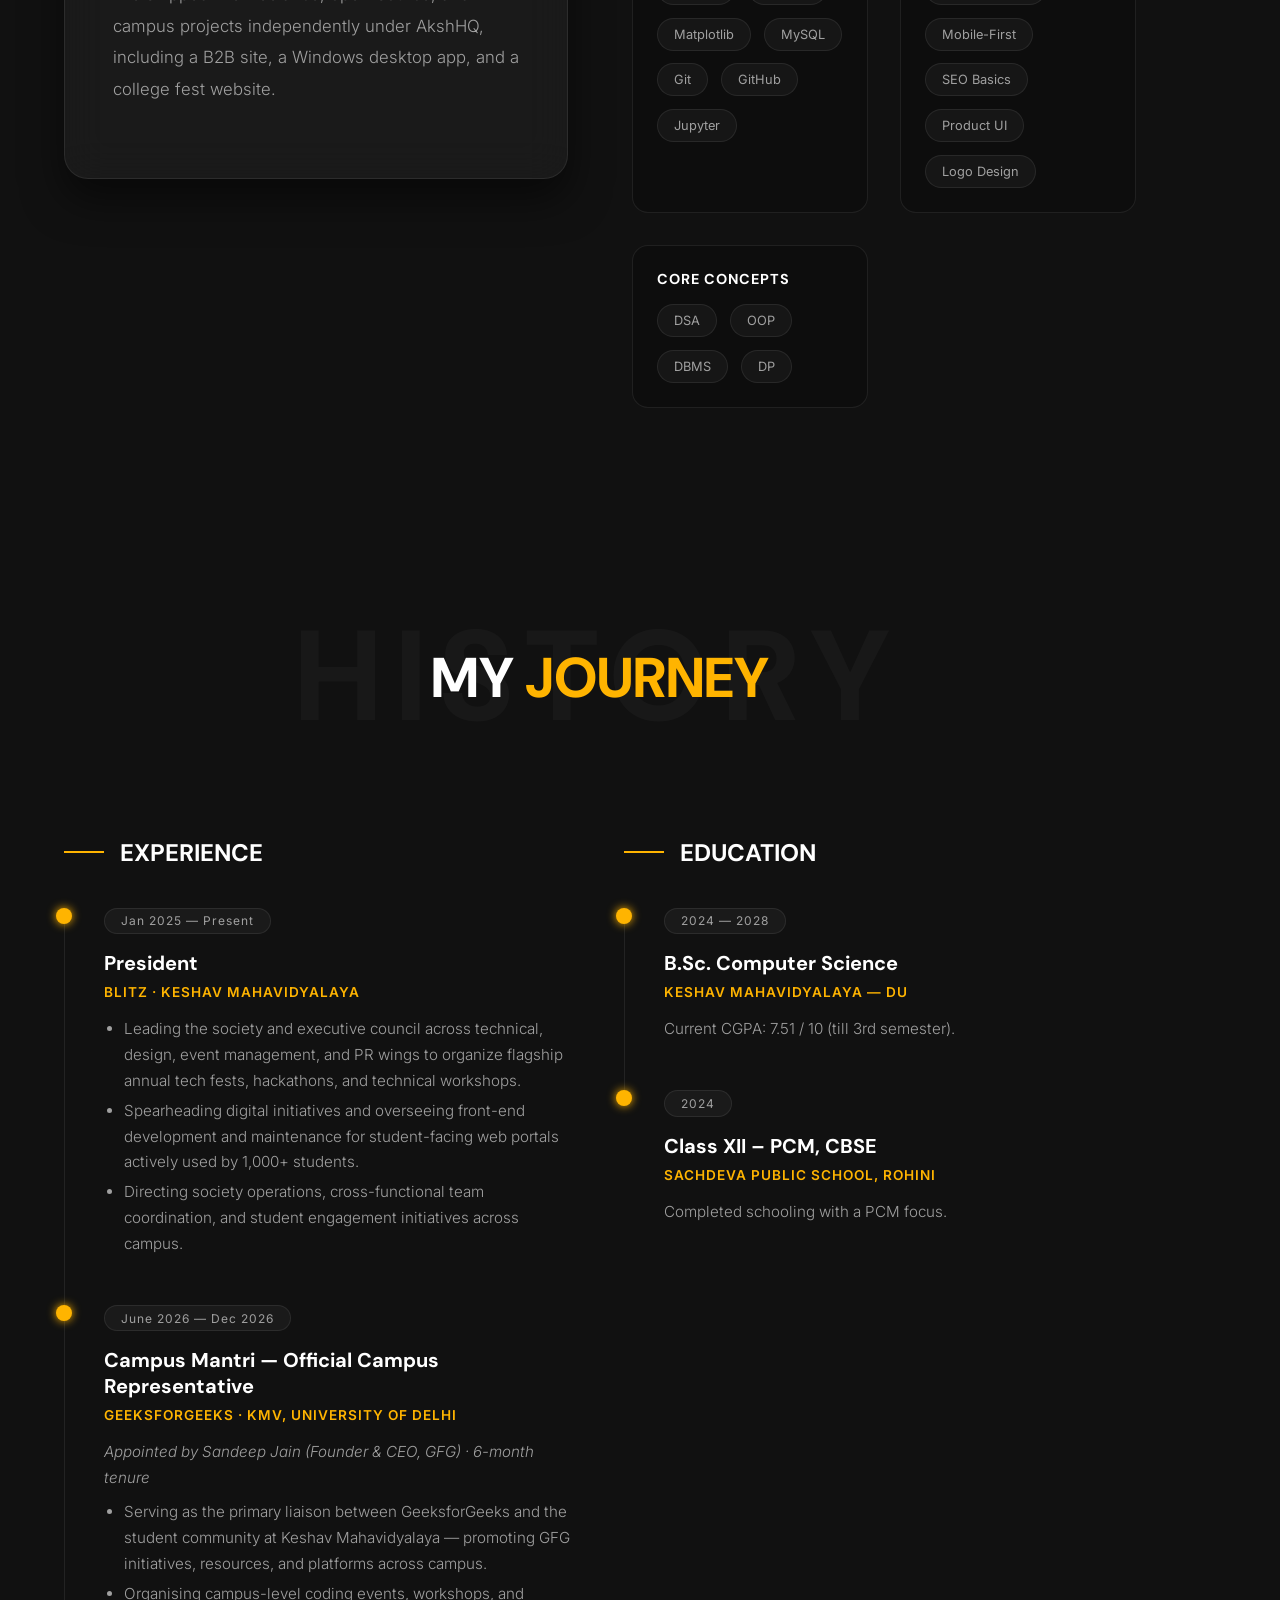
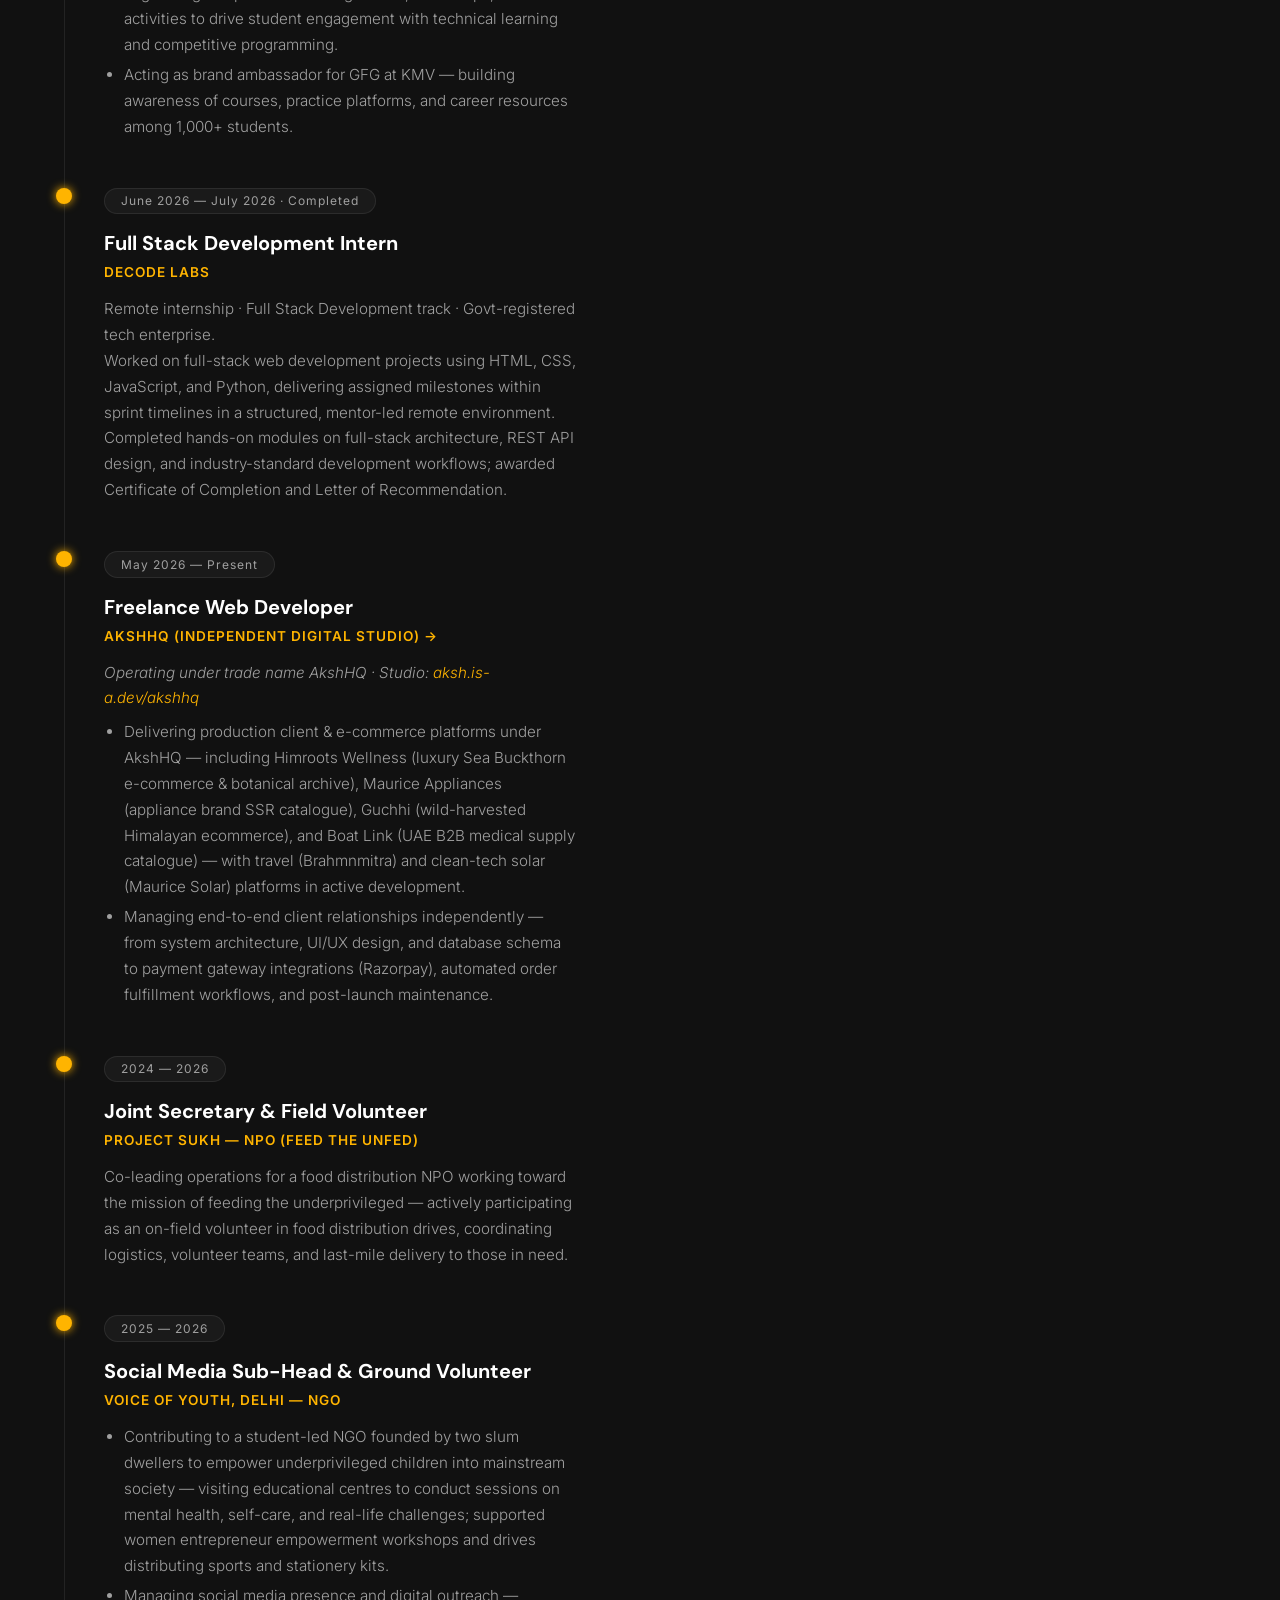
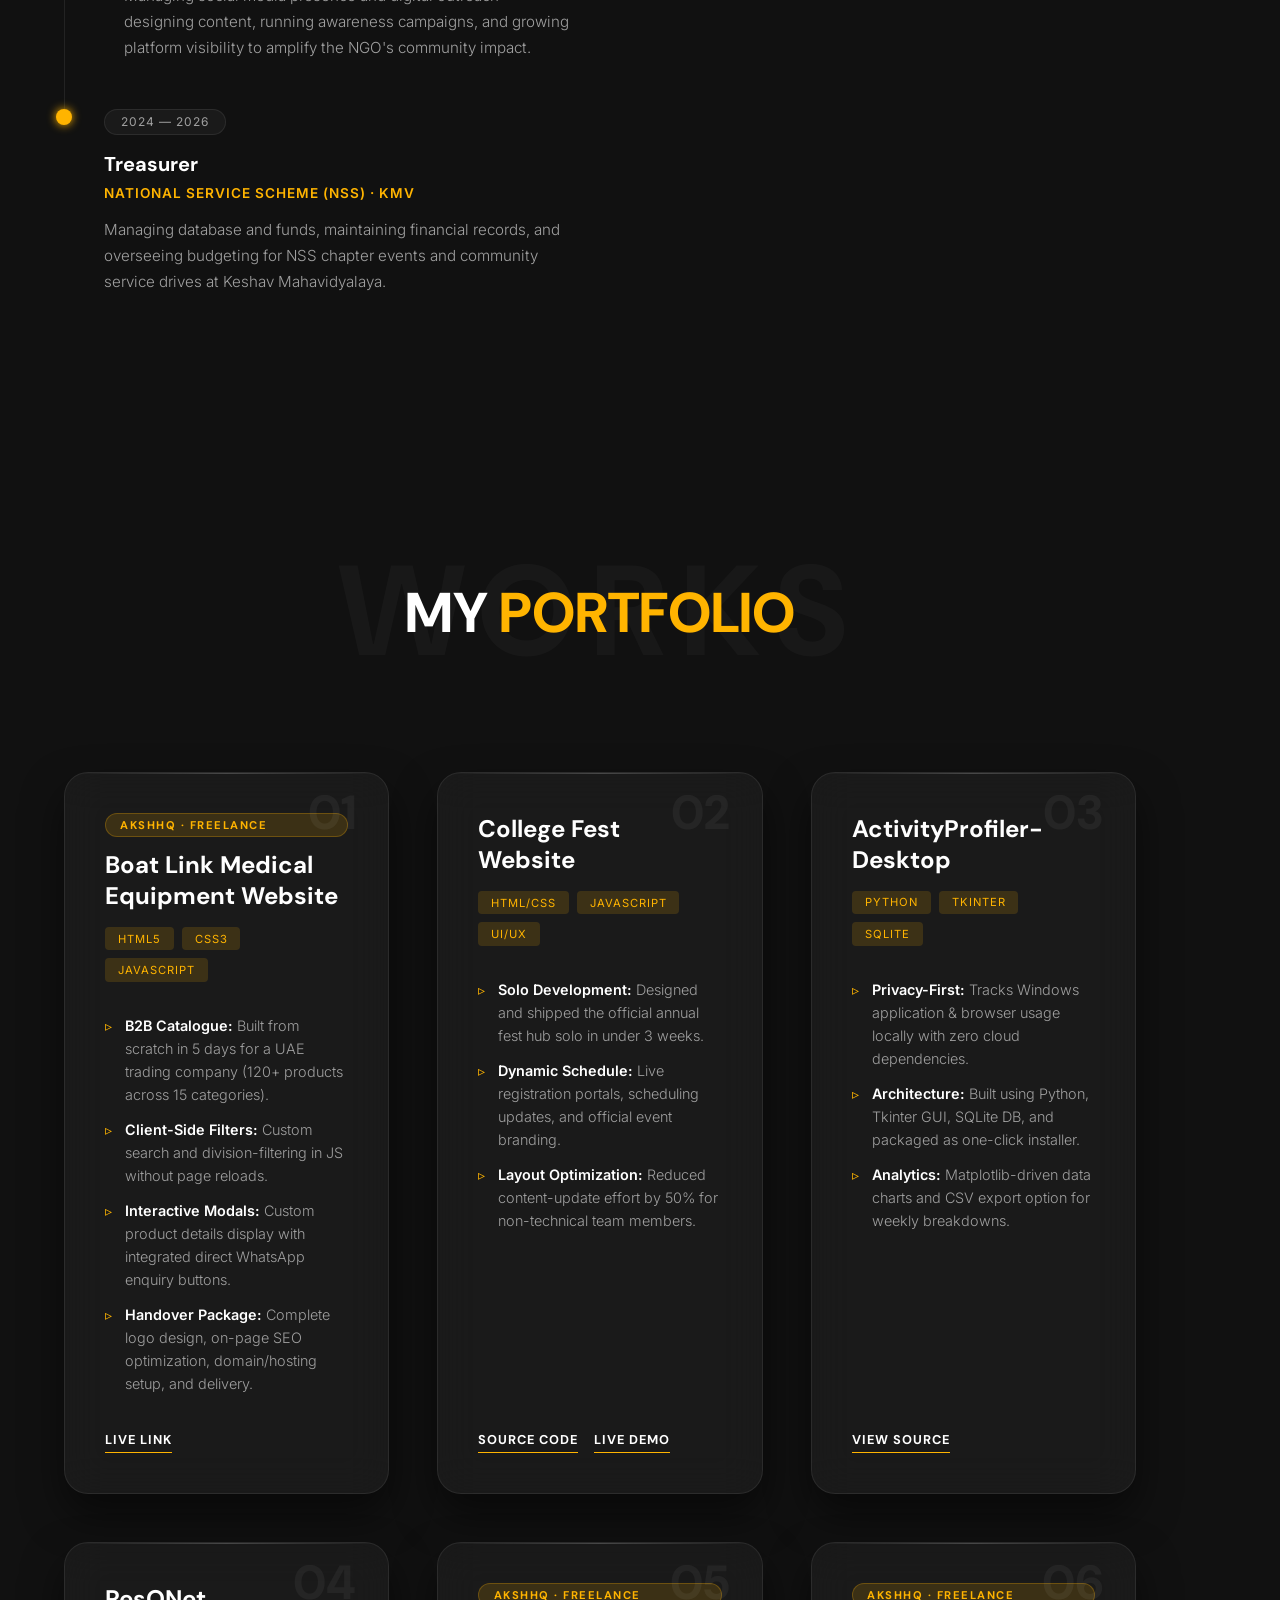
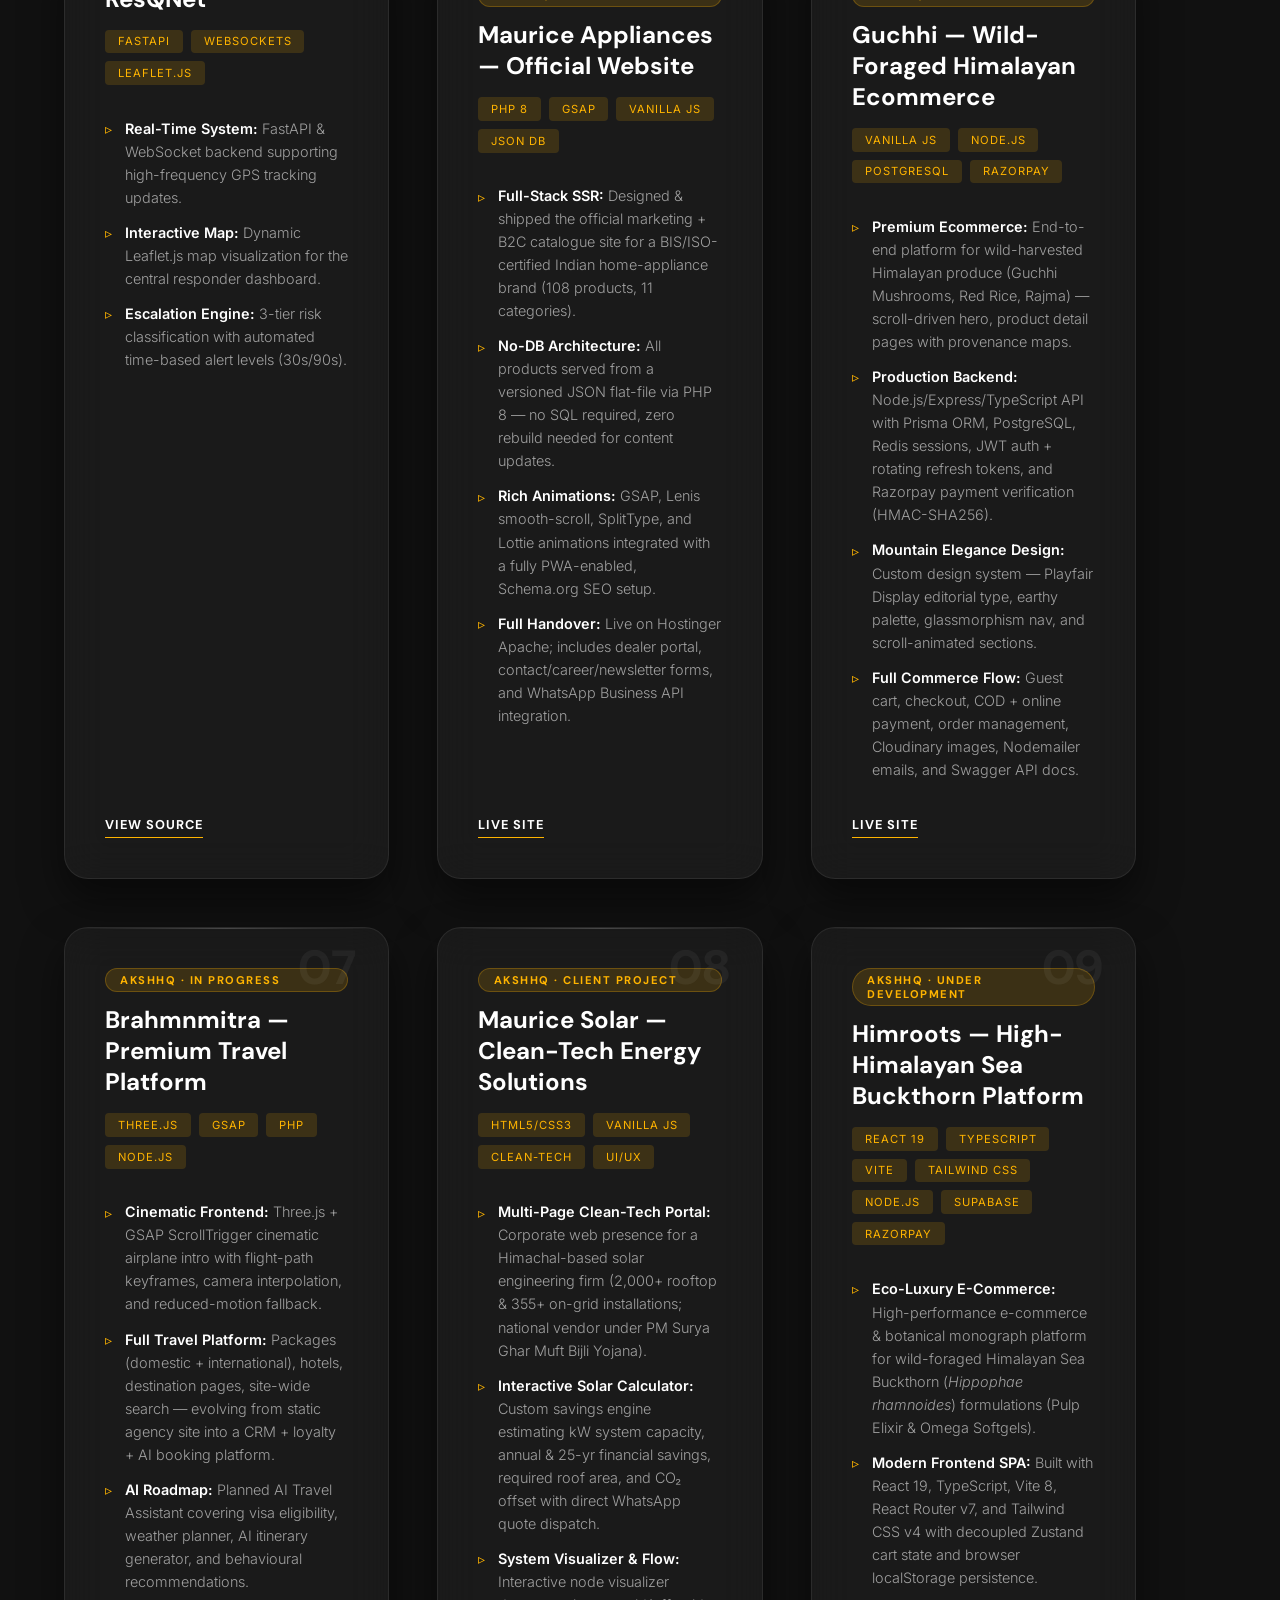
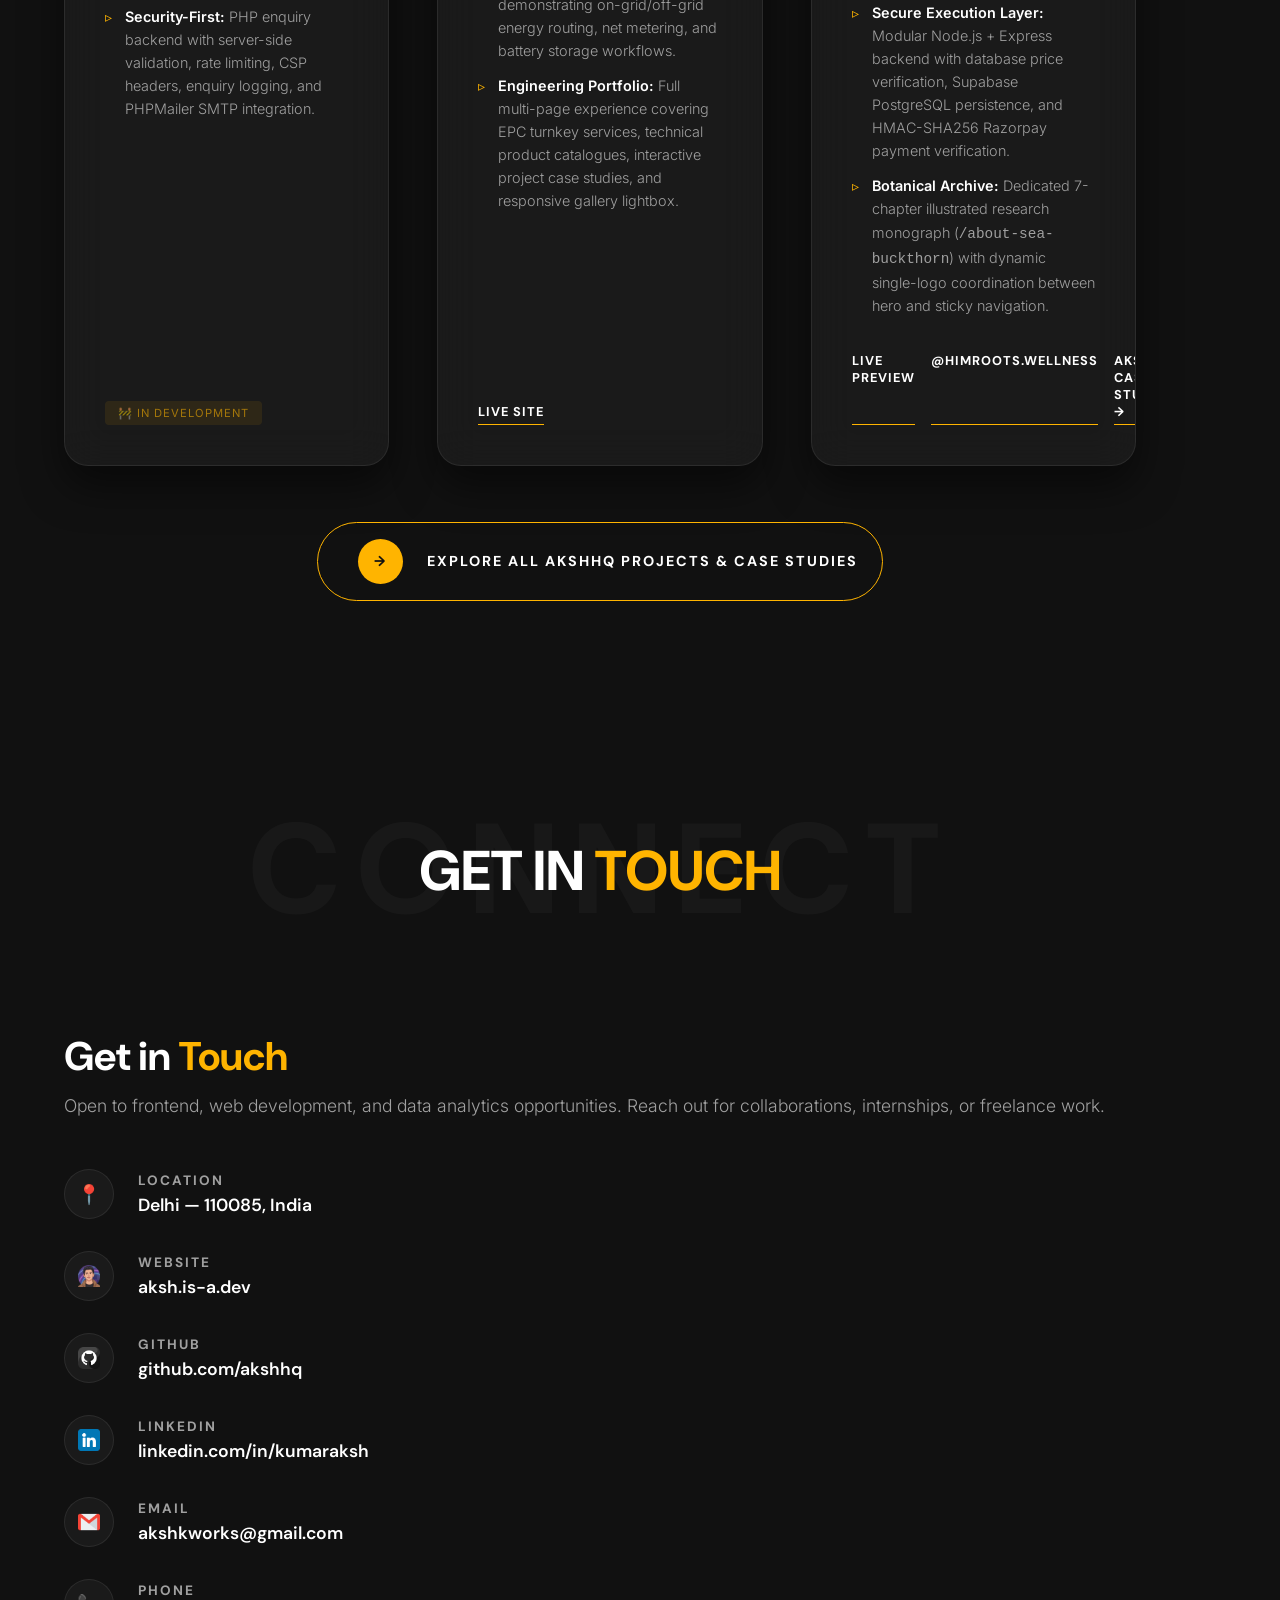
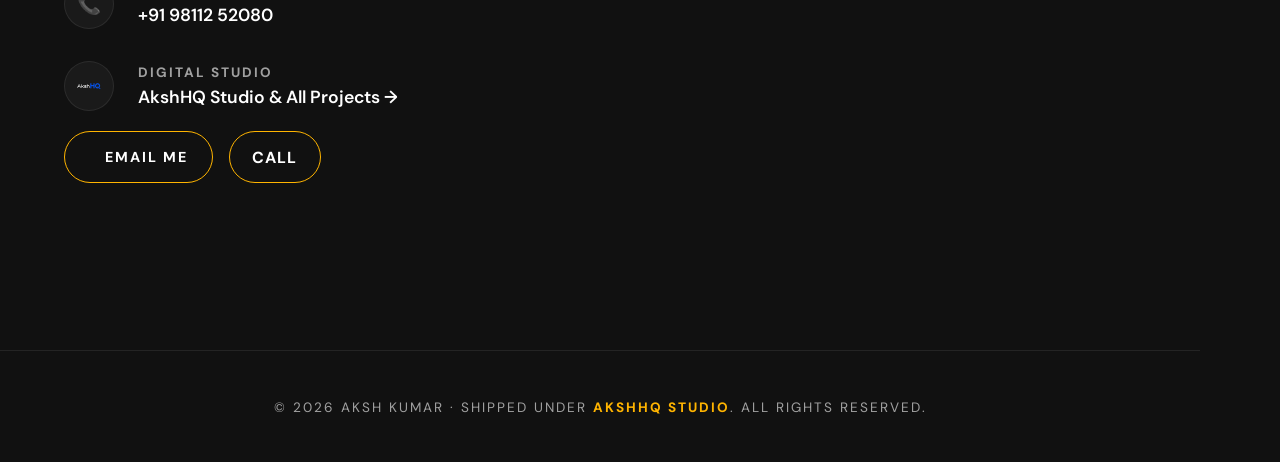
==== commit 68bcc096: "Update project links: add Maurice Solar live link, Himroots preview, remove ResQNet & ActivityProfil" ====
--- a/index.html
+++ b/index.html
@@ -9,8 +9,7 @@
 <link rel="preconnect" href="https://fonts.gstatic.com" crossorigin>
 <link href="https://fonts.googleapis.com/css2?family=DM+Sans:wght@400;500;700;800&family=Inter:wght@300;400;600&display=swap" rel="stylesheet">
 <link rel="stylesheet" href="style.css">
-<link rel="icon" type="image/png" href="media files/AHQ_favicon.png">
-<link rel="apple-touch-icon" href="media files/AHQ_favicon.png">
+<link rel="icon" href="media files/image.webp">
 <meta property="og:title" content="Aksh Kumar - Portfolio">
 <meta property="og:description" content="Portfolio">
 <meta property="og:image" content="media files/banner.webp">
@@ -375,7 +374,7 @@
 
       <div class="glass-card proj-card reveal">
         <div class="proj-num">08</div>
-        <div class="proj-client-badge">AkshHQ · In Progress</div>
+        <div class="proj-client-badge">AkshHQ · Client Project</div>
         <h4 class="proj-title">Maurice Solar — Clean-Tech Energy Solutions</h4>
         <div class="proj-tags">
           <span class="proj-tag">HTML5/CSS3</span><span class="proj-tag">Vanilla JS</span><span class="proj-tag">Clean-Tech</span><span class="proj-tag">UI/UX</span>
@@ -387,13 +386,13 @@
           <li><b>Engineering Portfolio:</b> Full multi-page experience covering EPC turnkey services, technical product catalogues, interactive project case studies, and responsive gallery lightbox.</li>
         </ul>
         <div class="proj-links">
-          <span class="proj-tag" style="cursor:default; opacity:0.6;">🚧 In Development</span>
+          <a href="https://aksh.is-a.dev/Maurice-solar/" target="_blank" rel="noopener noreferrer">Live Site</a>
         </div>
       </div>
 
       <div class="glass-card proj-card reveal" id="himroots-card">
         <div class="proj-num">09</div>
-        <div class="proj-client-badge">AkshHQ · Client E-Commerce</div>
+        <div class="proj-client-badge">AkshHQ · Under Development</div>
         <h4 class="proj-title">Himroots — High-Himalayan Sea Buckthorn Platform</h4>
         <div class="proj-tags">
           <span class="proj-tag">React 19</span><span class="proj-tag">TypeScript</span><span class="proj-tag">Vite</span><span class="proj-tag">Tailwind CSS</span><span class="proj-tag">Node.js</span><span class="proj-tag">Supabase</span><span class="proj-tag">Razorpay</span>
@@ -405,6 +404,7 @@
           <li><b>Botanical Archive:</b> Dedicated 7-chapter illustrated research monograph (<code>/about-sea-buckthorn</code>) with dynamic single-logo coordination between hero and sticky navigation.</li>
         </ul>
         <div class="proj-links">
+          <a href="https://him-roots.vercel.app/" target="_blank" rel="noopener noreferrer">Live Preview</a>
           <a href="https://www.instagram.com/himroots.wellness/" target="_blank" rel="noopener noreferrer">@himroots.wellness</a>
           <a href="akshhq.html#himroots">AkshHQ Case Study →</a>
         </div>
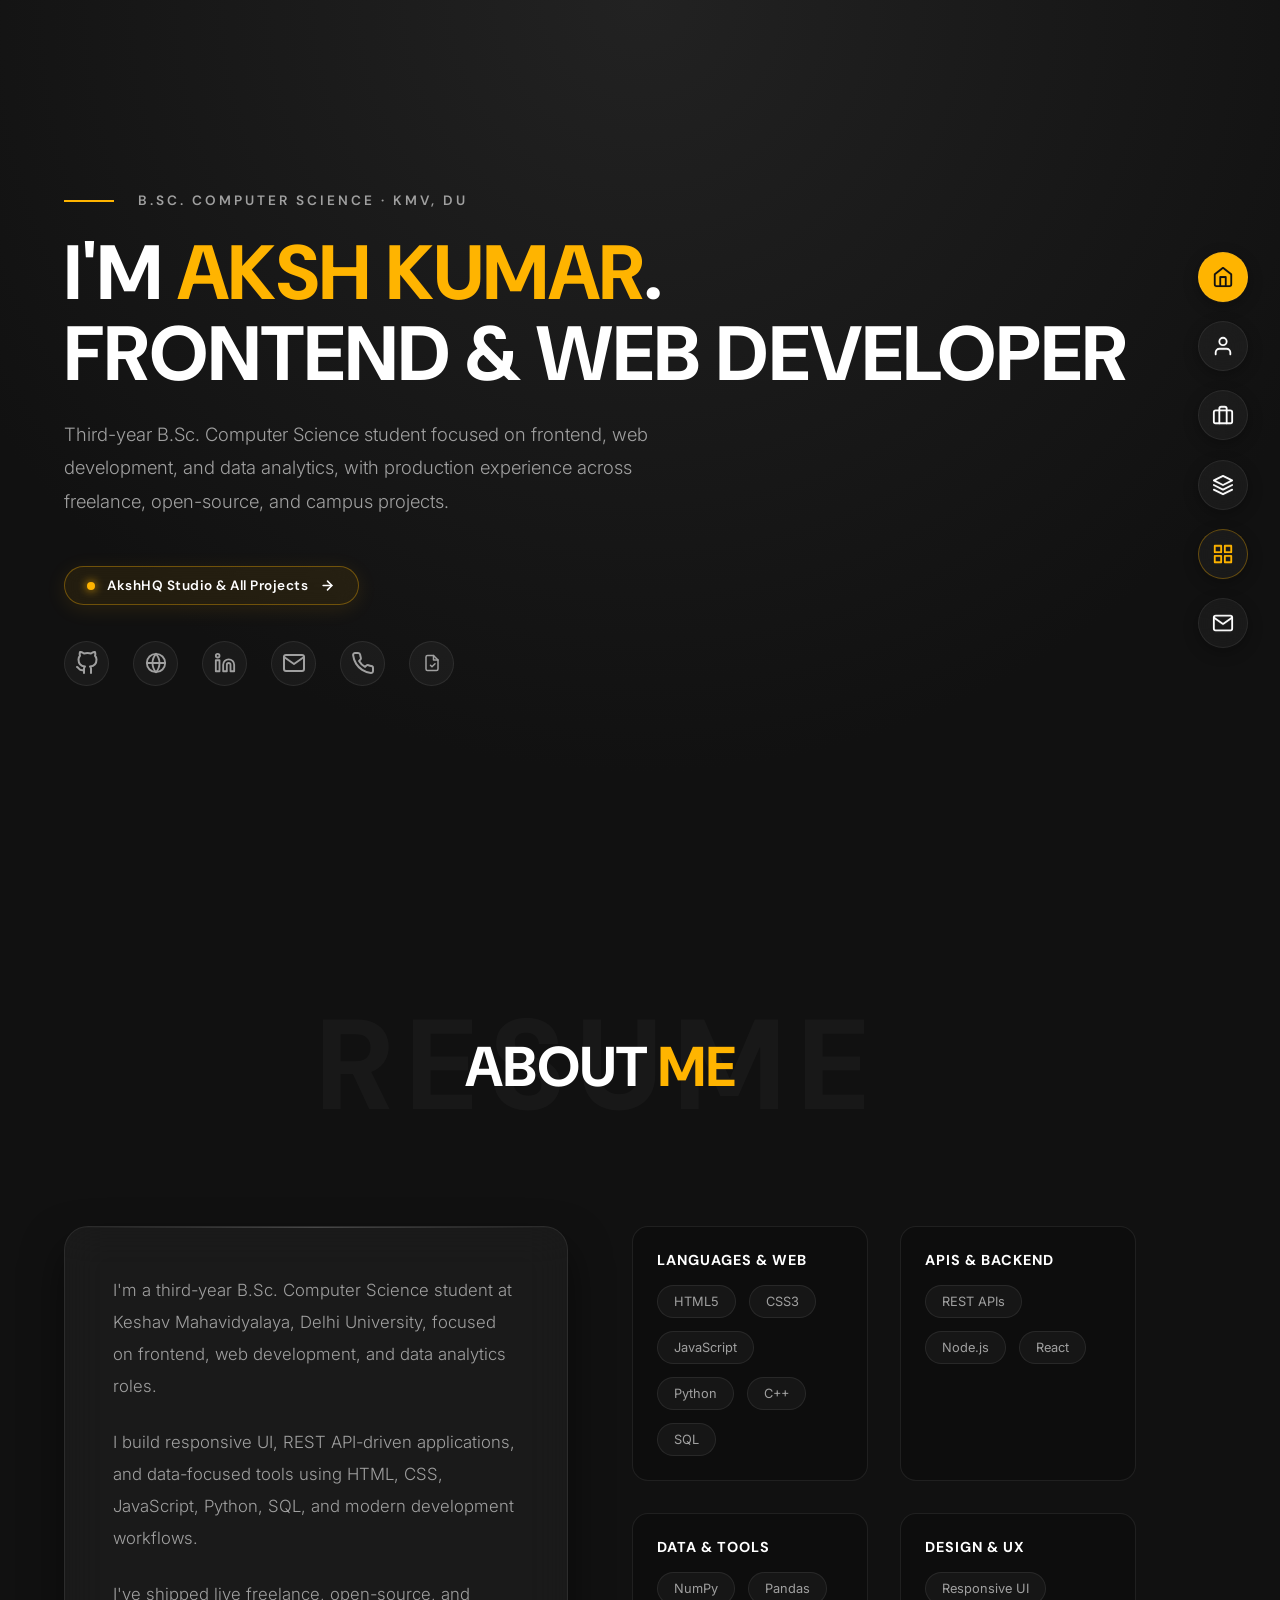
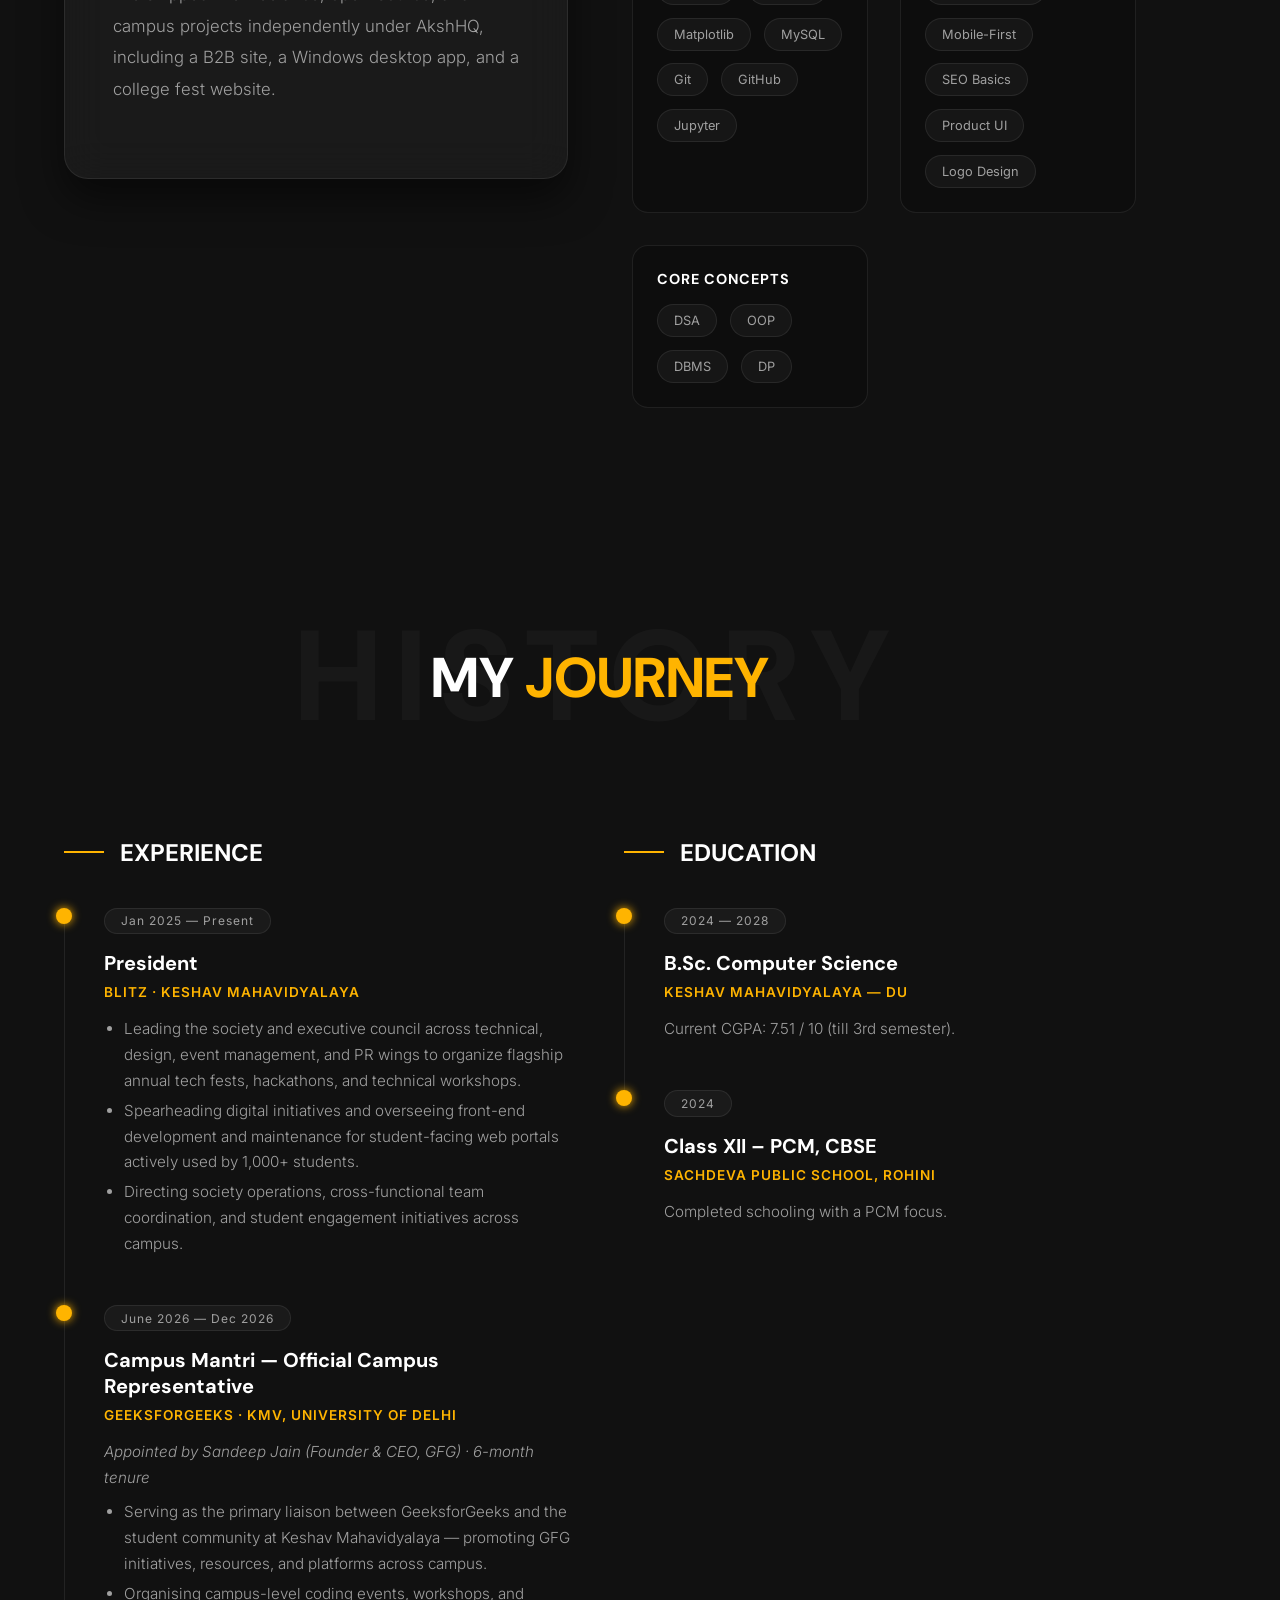
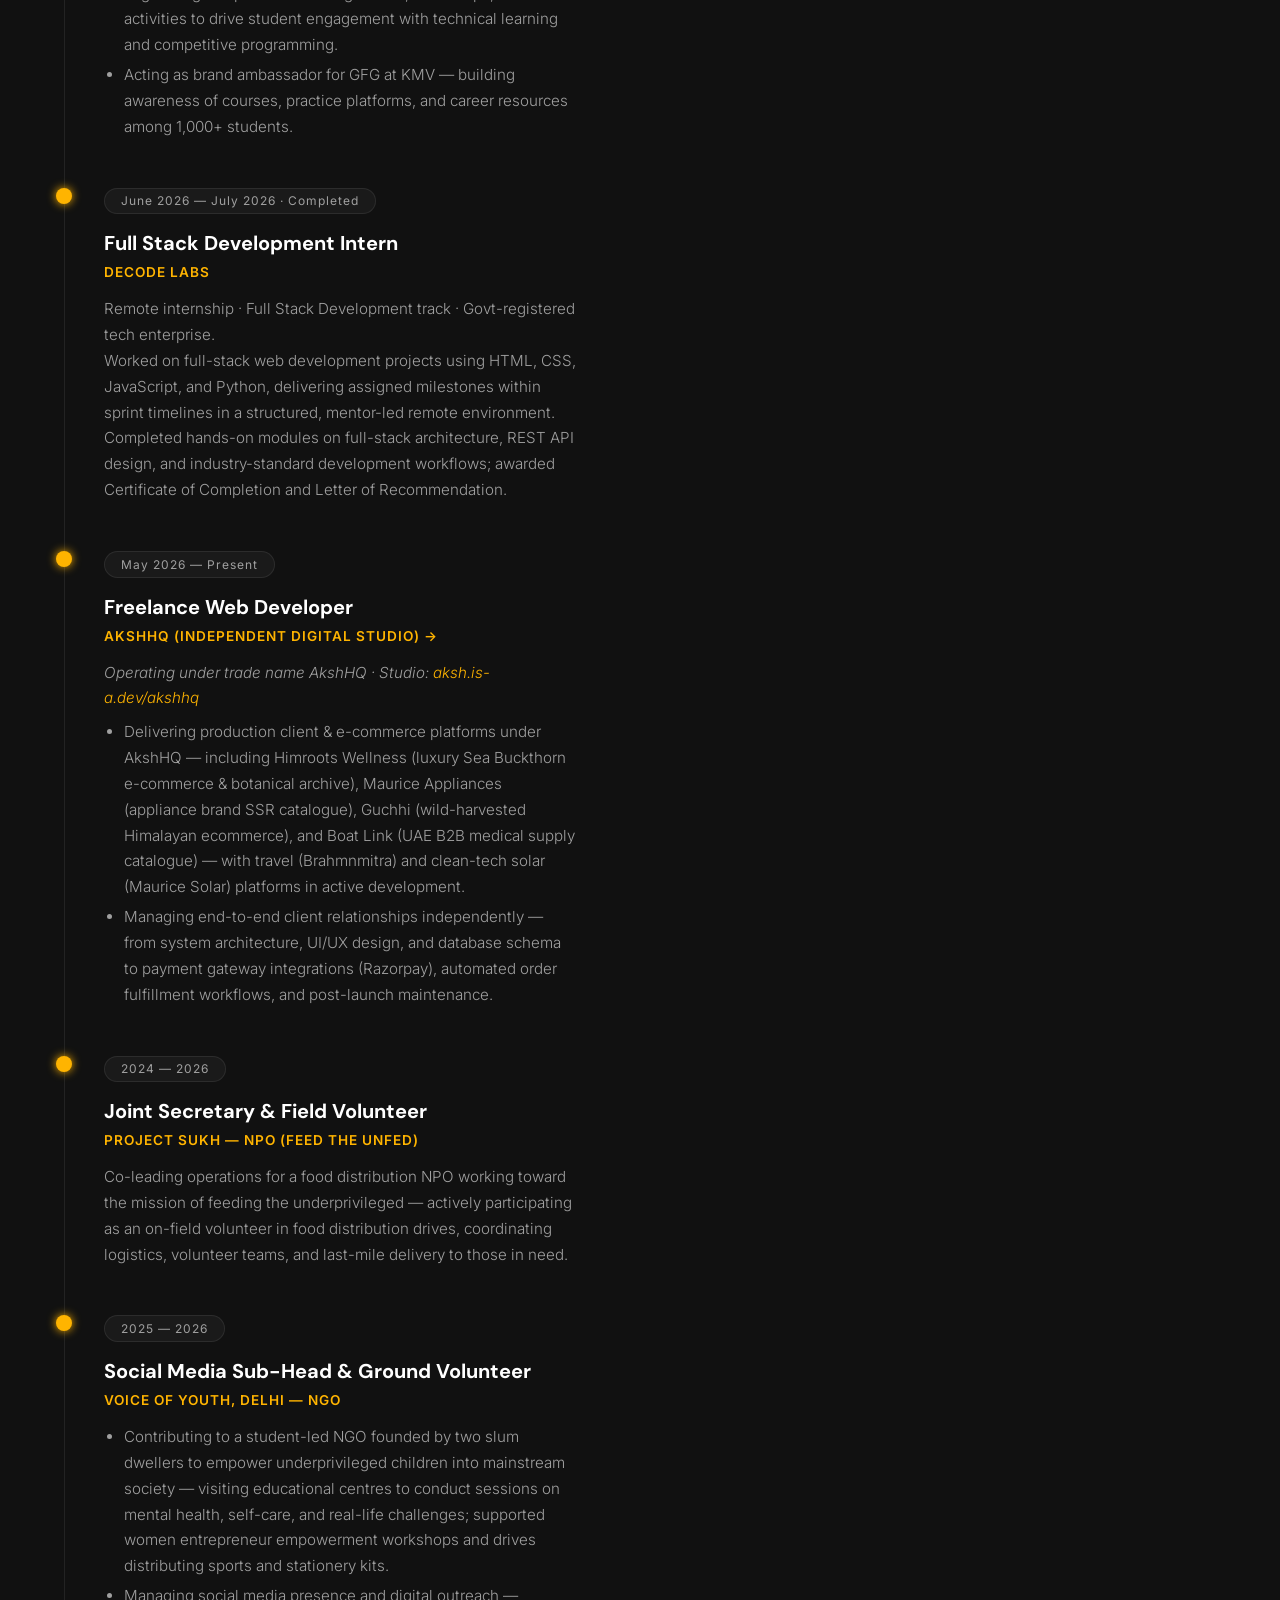
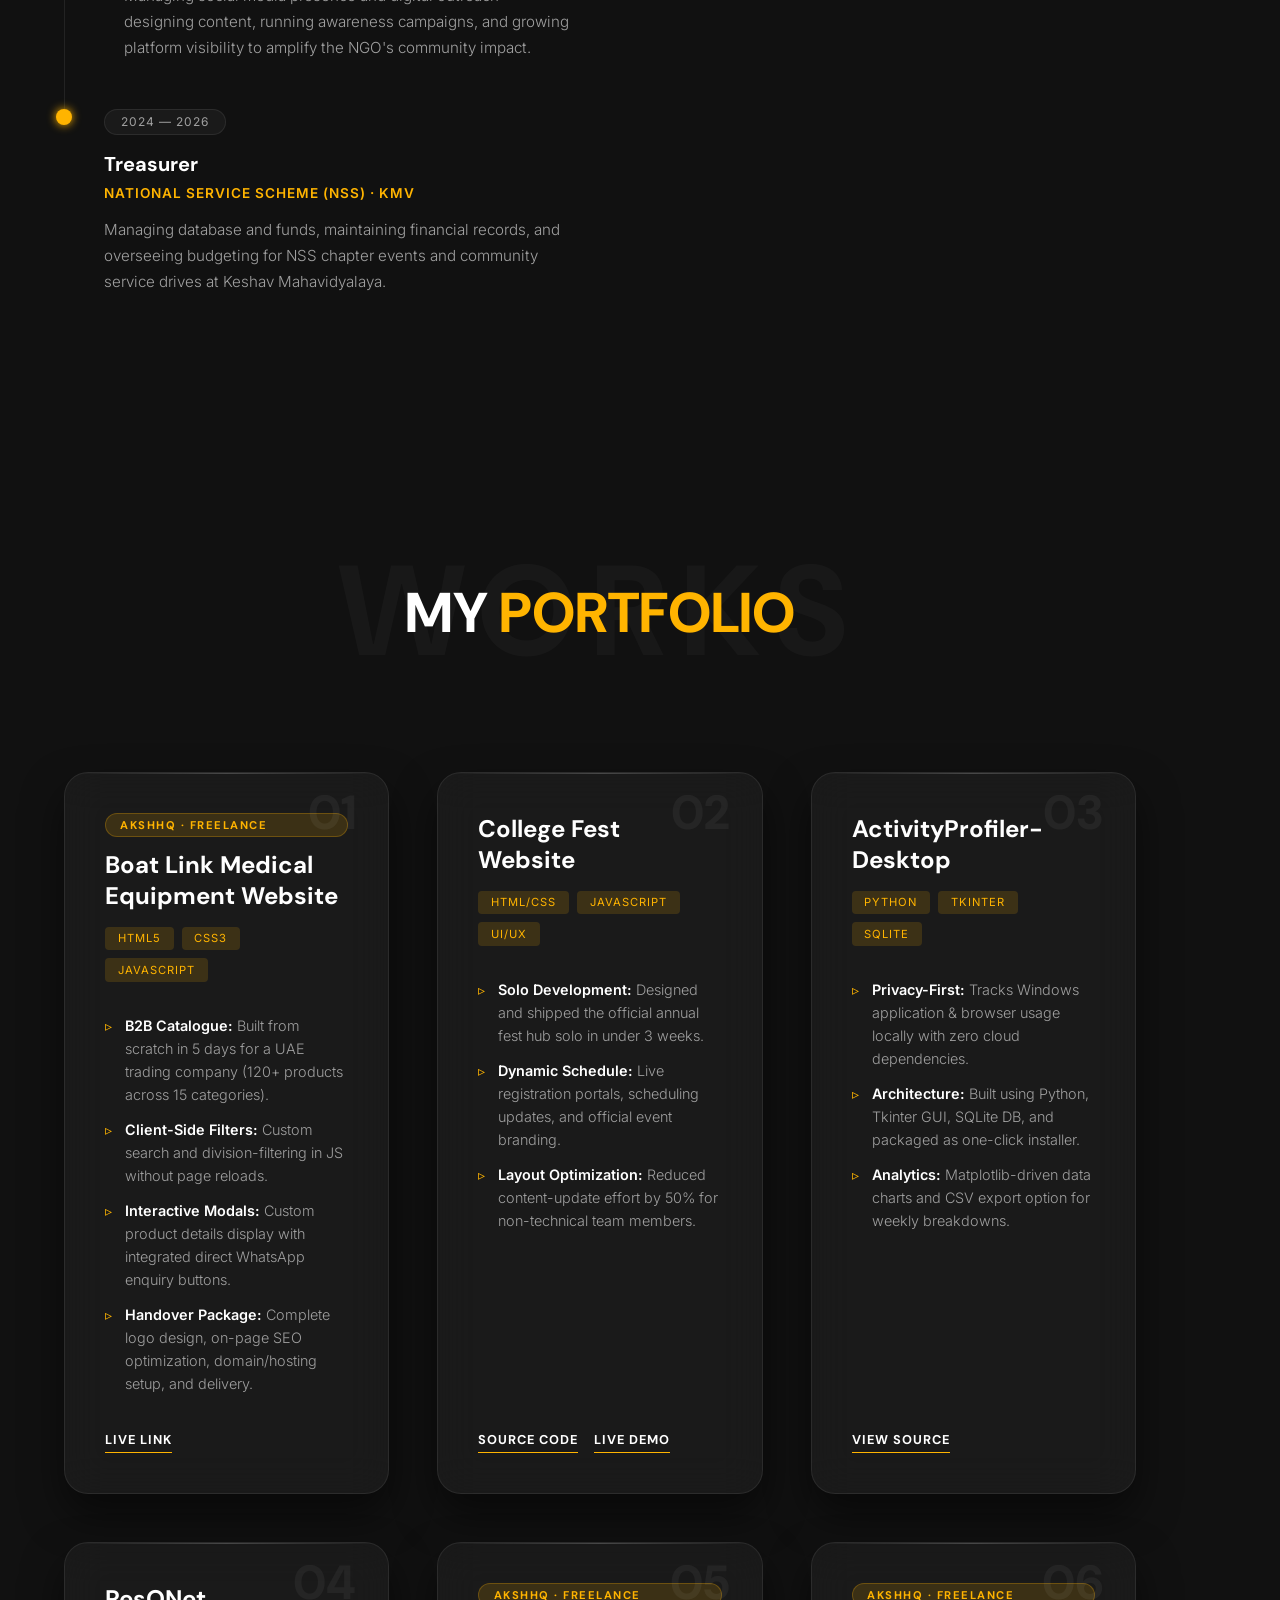
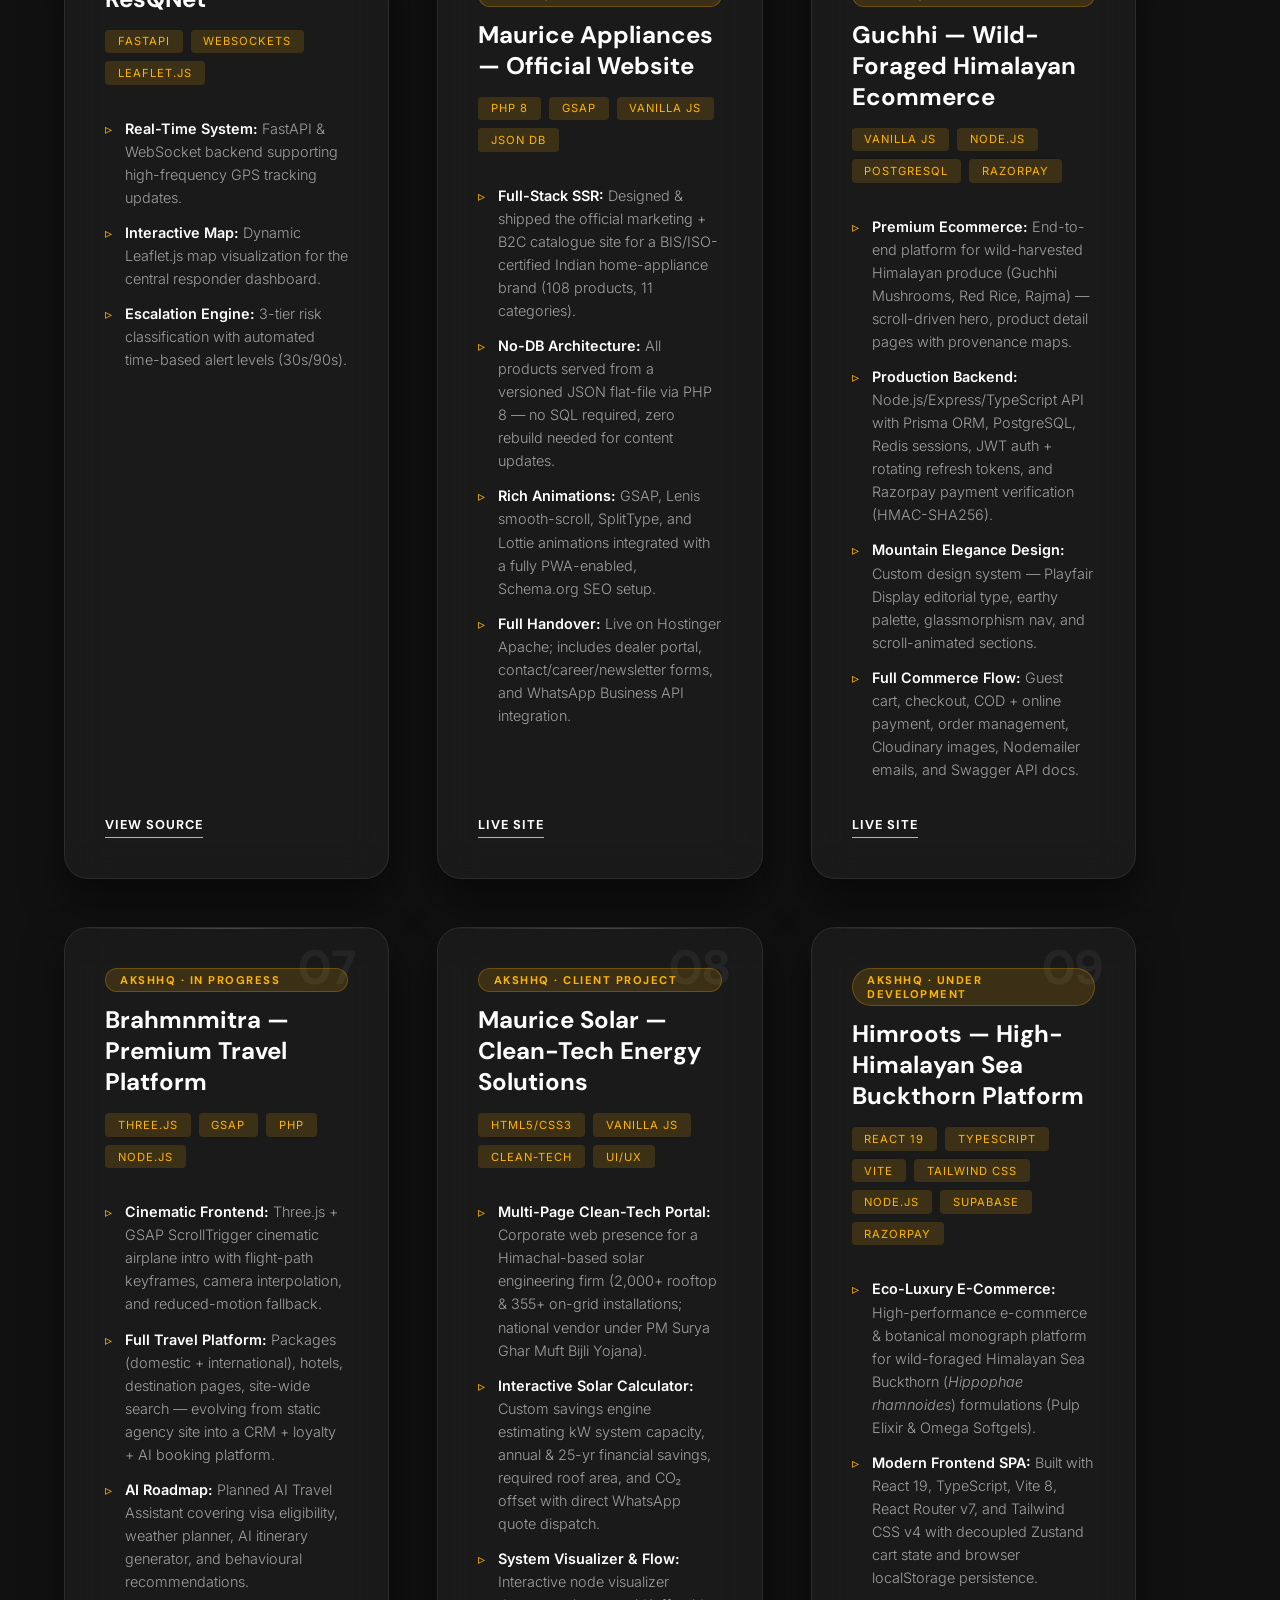
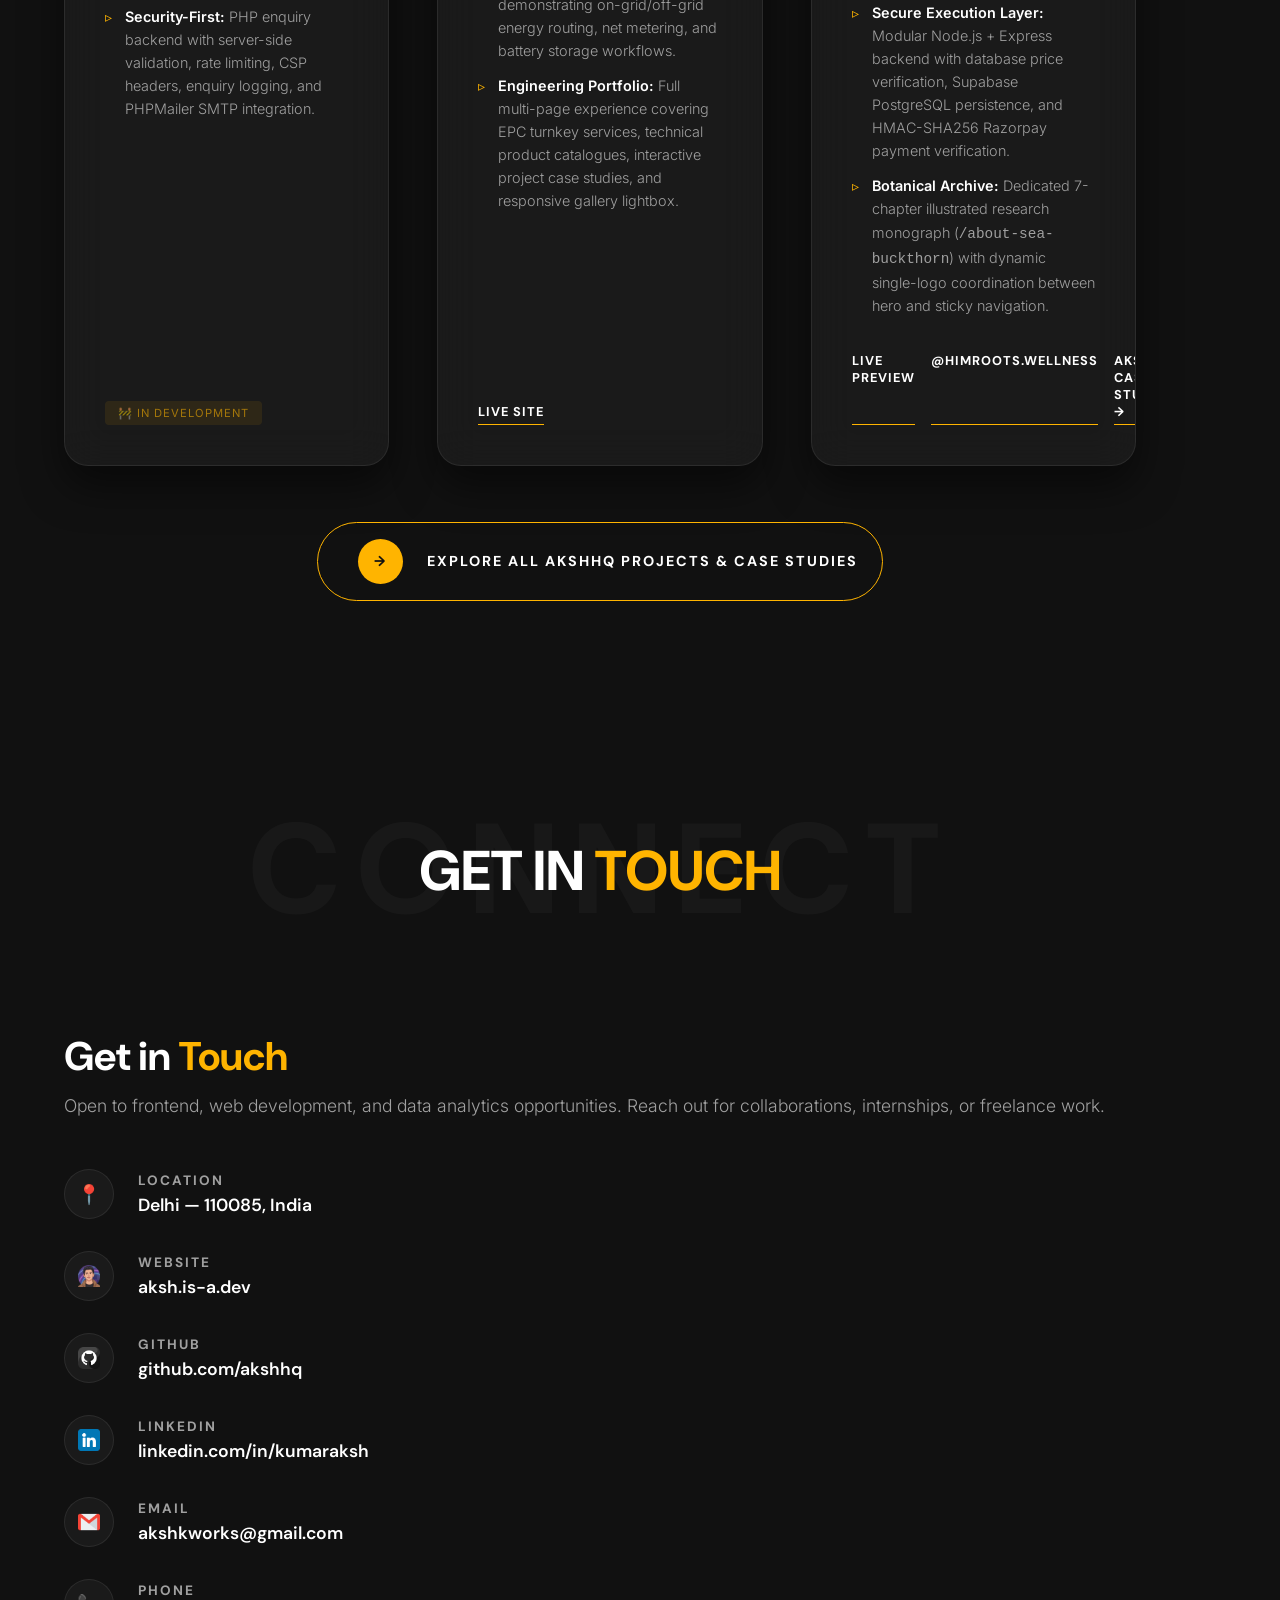
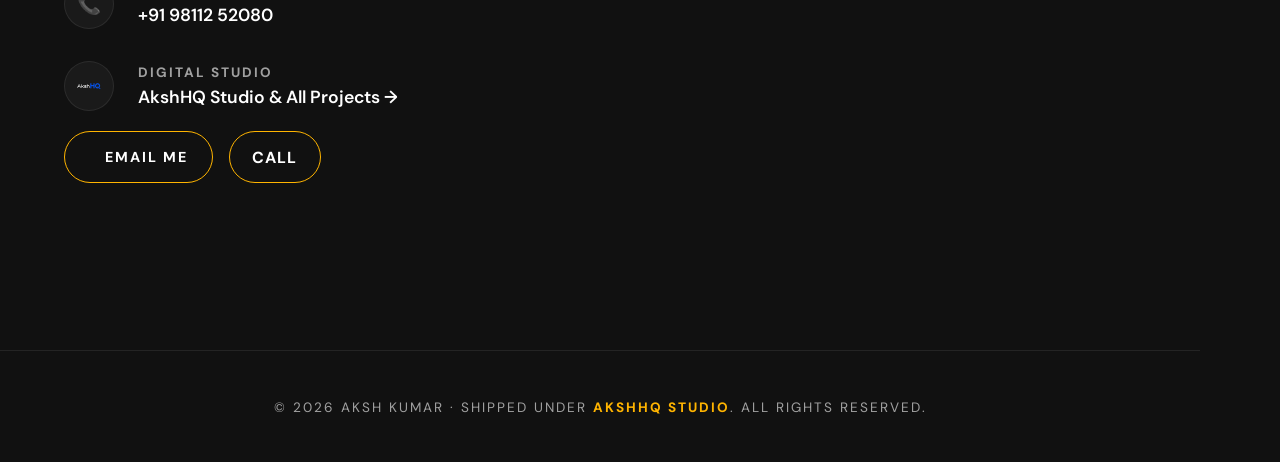
==== commit d6811ed2: "CS -> Computer Science" ====
--- a/index.html
+++ b/index.html
@@ -48,7 +48,7 @@
         <img src="profile.jpg" alt="Aksh Kumar" onerror="this.parentElement.style.display='none'">
       </div>
       <div class="hero-text">
-        <div class="kicker"><span class="line"></span> B.SC. CS · KMV, DU</div>
+        <div class="kicker"><span class="line"></span> B.SC. Computer Science · KMV, DU</div>
         <h1 class="hero-h1">I'M <span>AKSH KUMAR</span>.<br>FRONTEND & WEB DEVELOPER</h1>
         <p class="hero-tagline">Third-year B.Sc. Computer Science student focused on frontend, web development, and data analytics, with production experience across freelance, open-source, and campus projects.</p>
         <div class="hero-akshhq-cta">
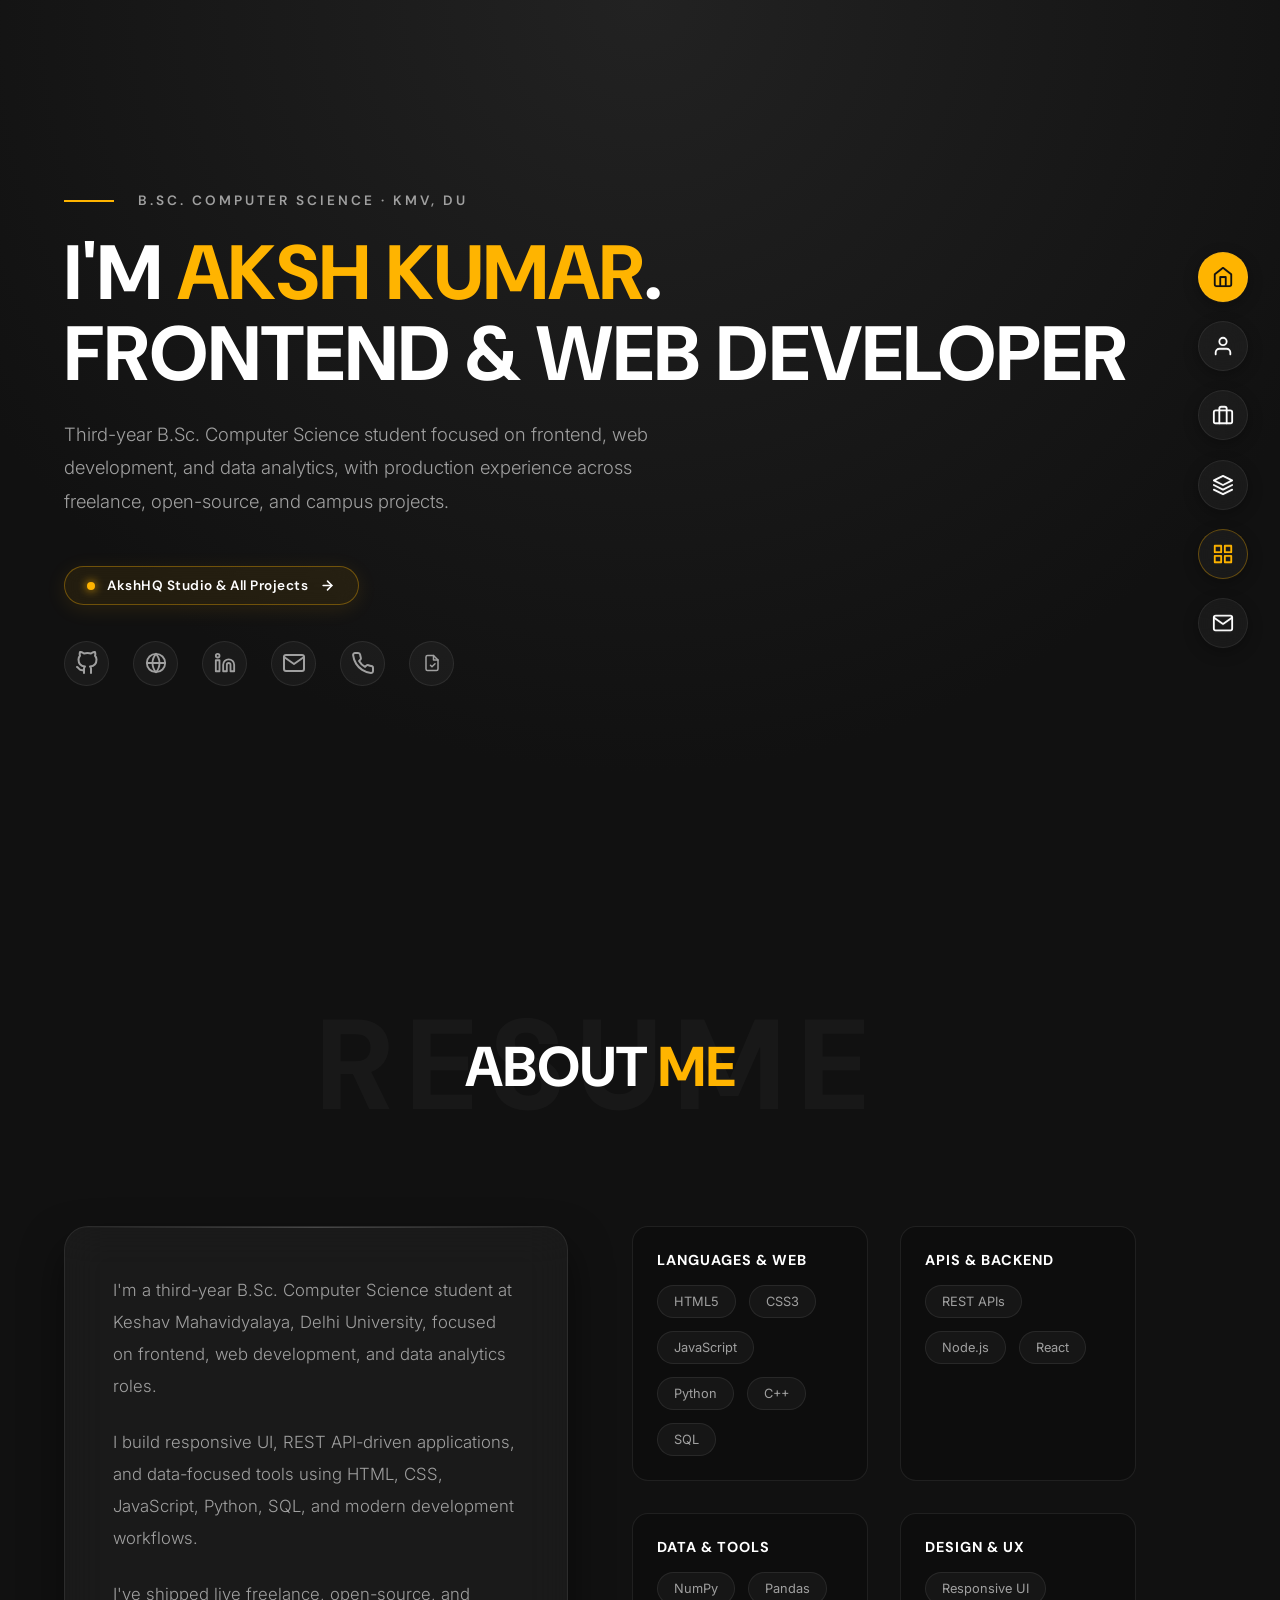
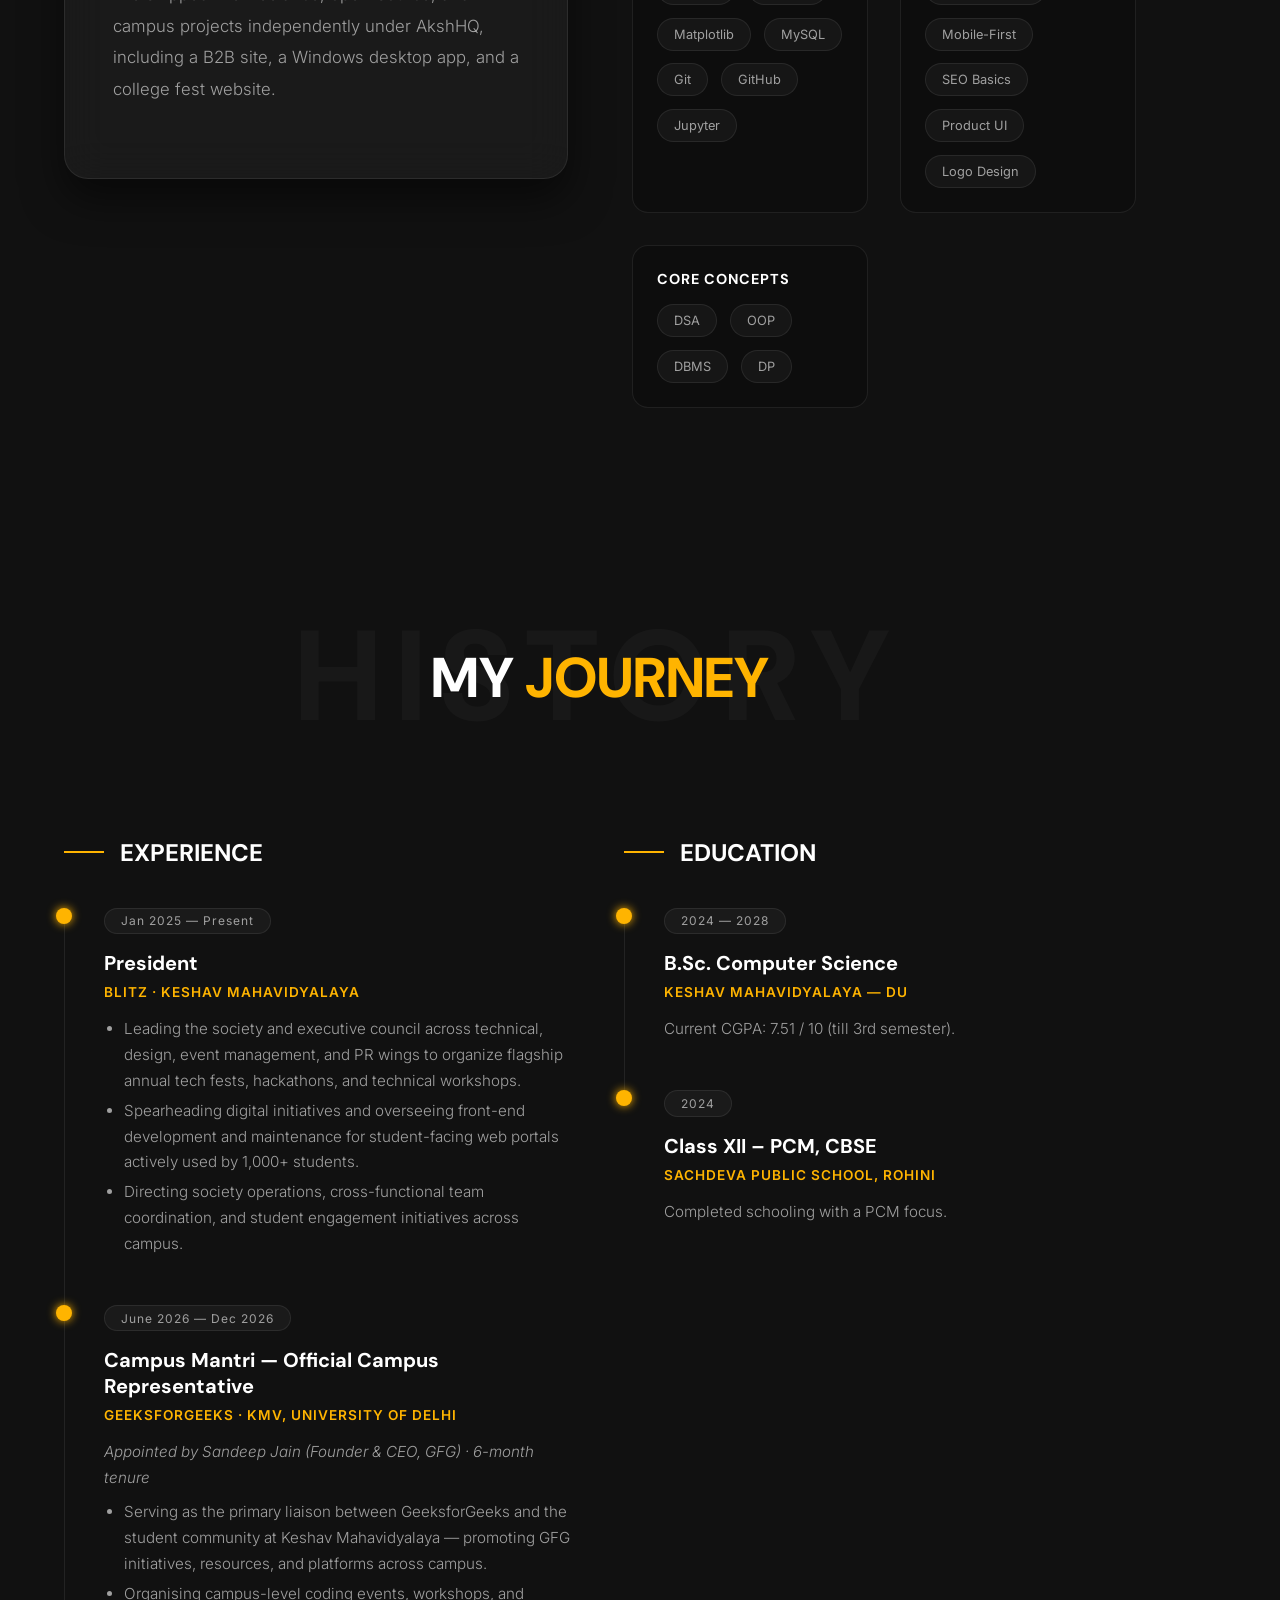
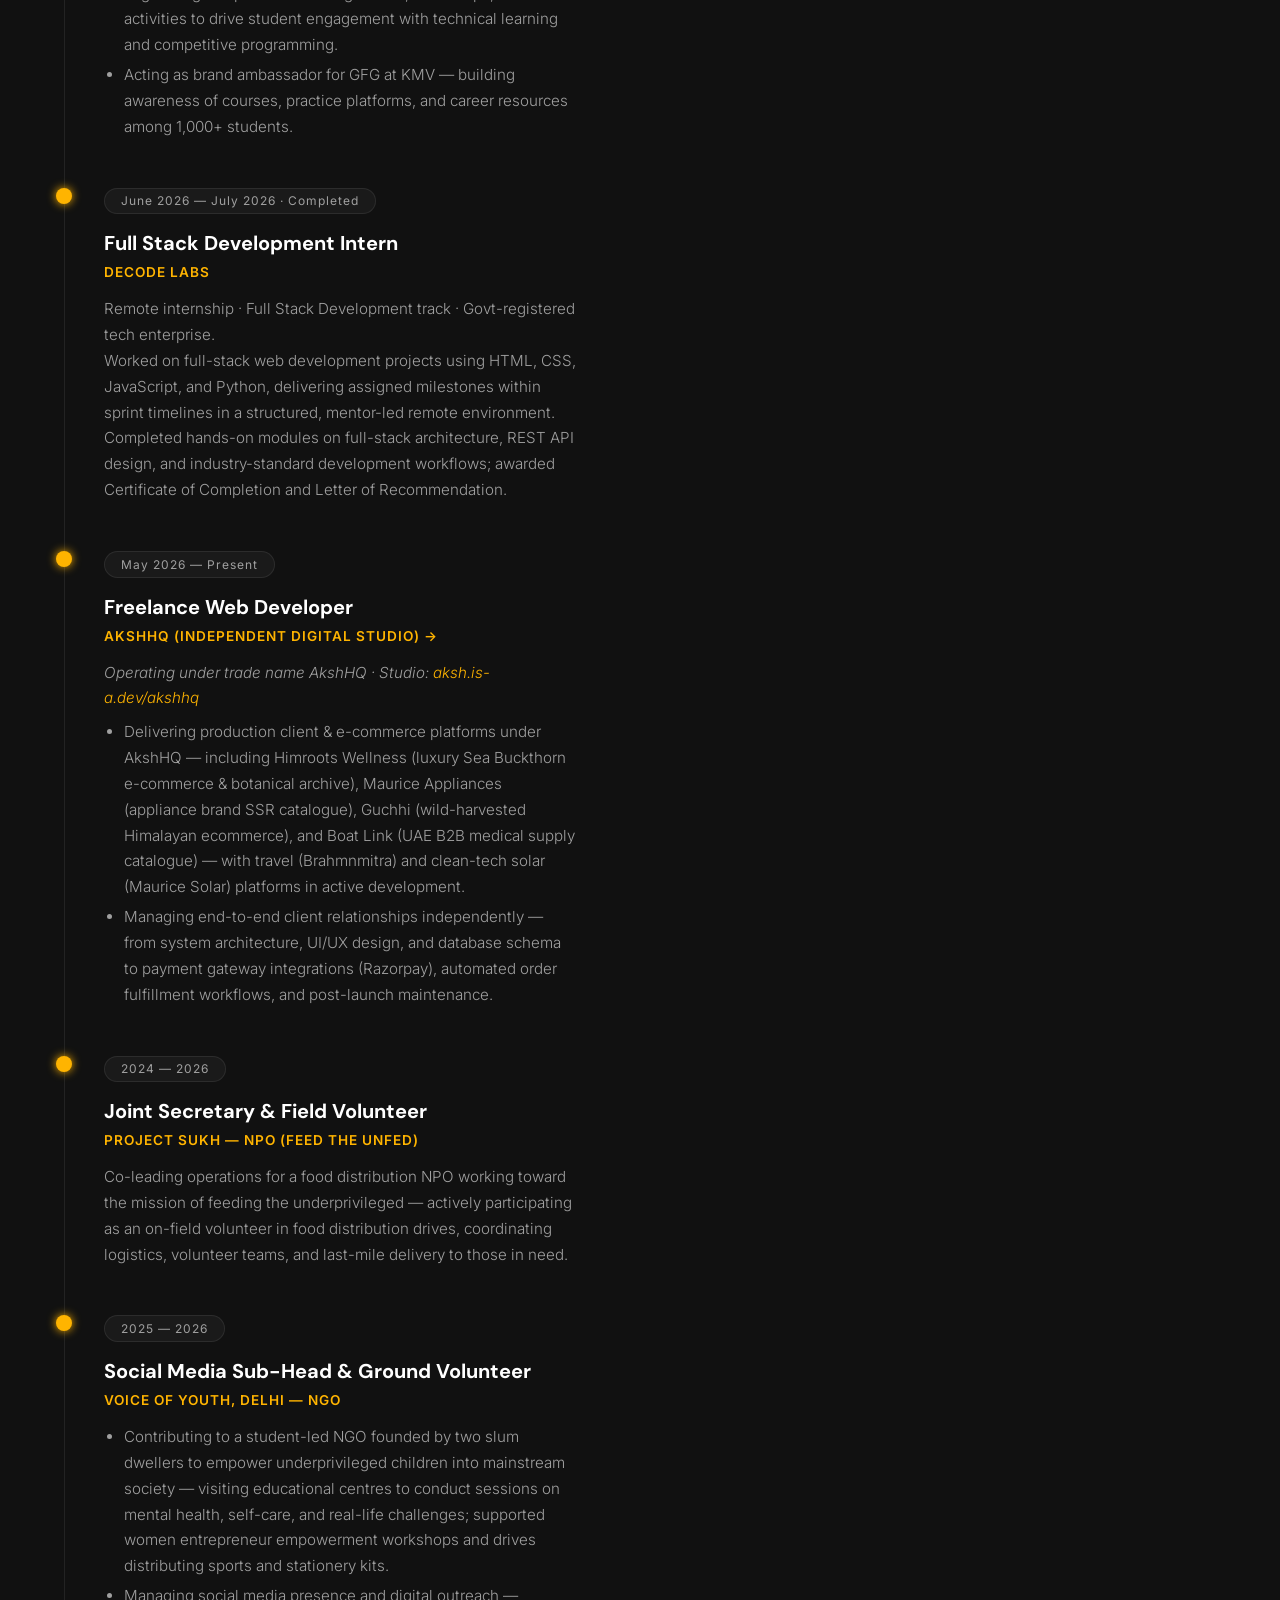
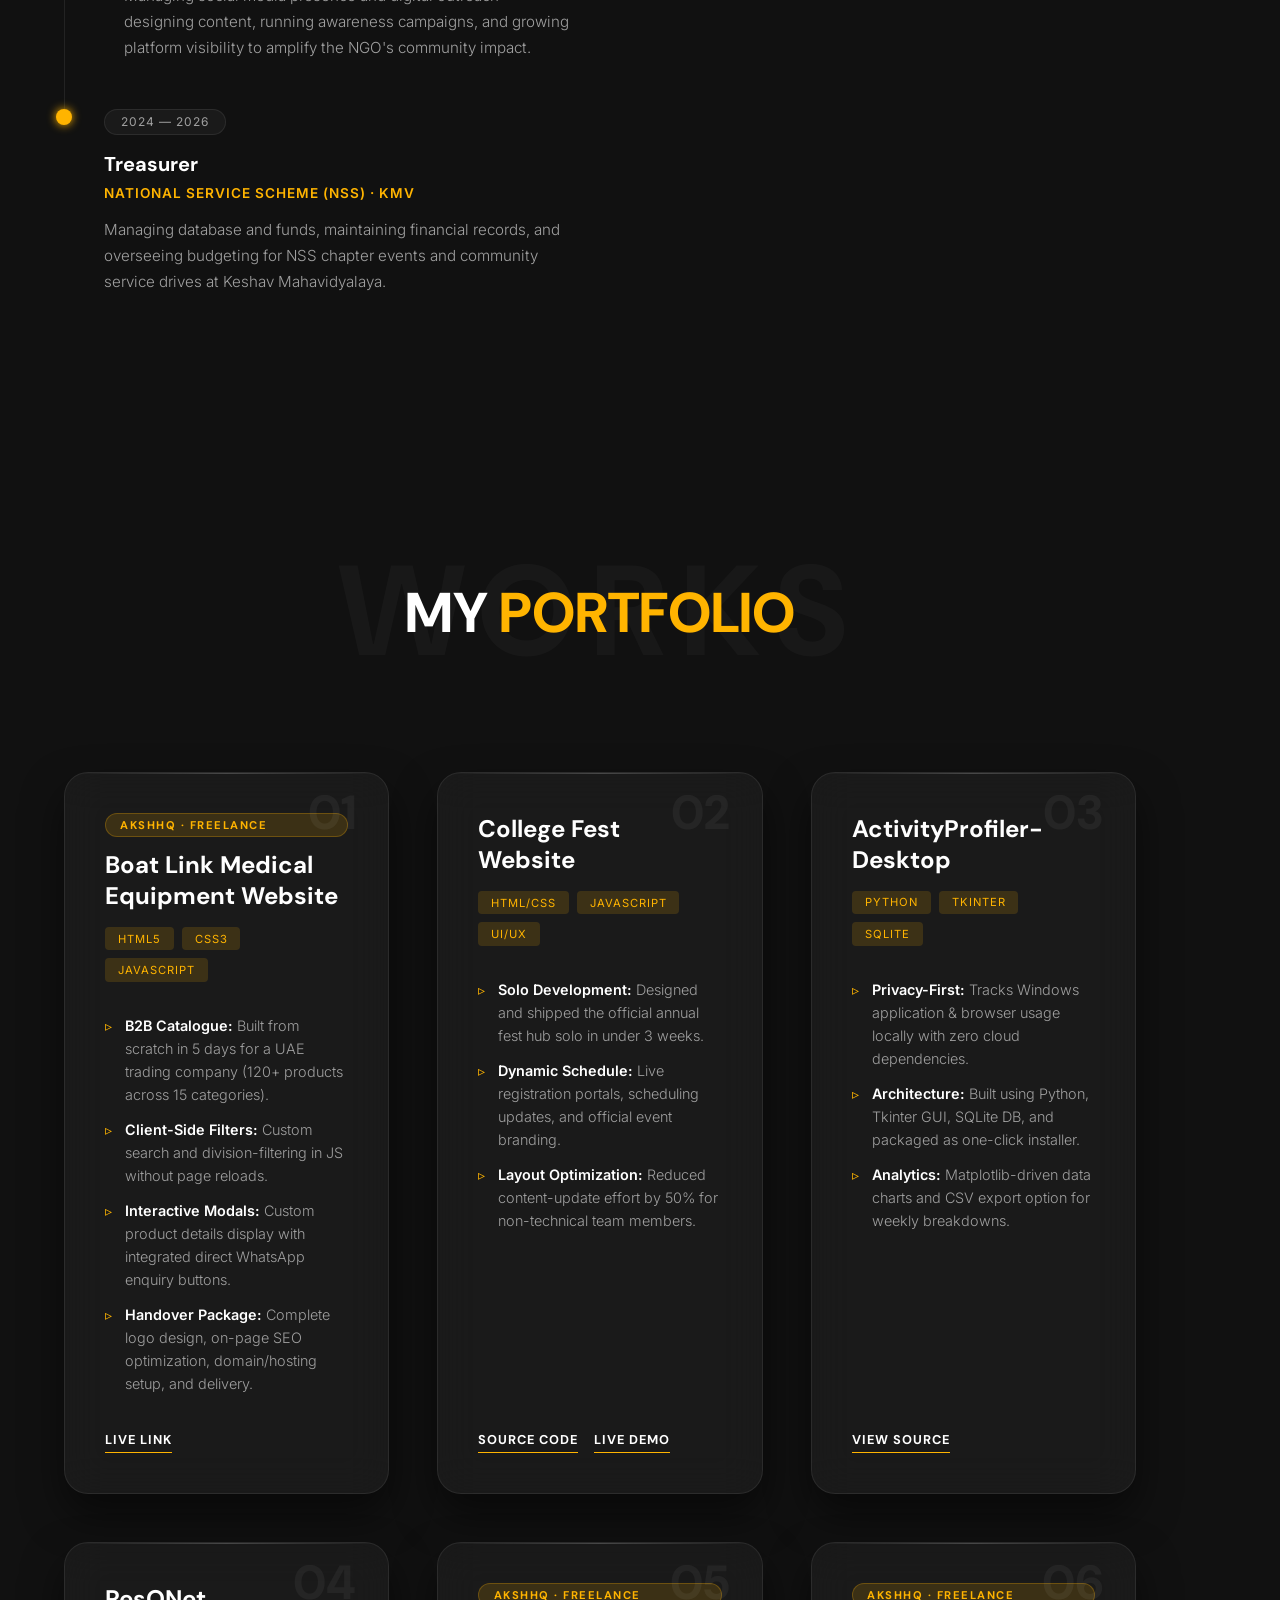
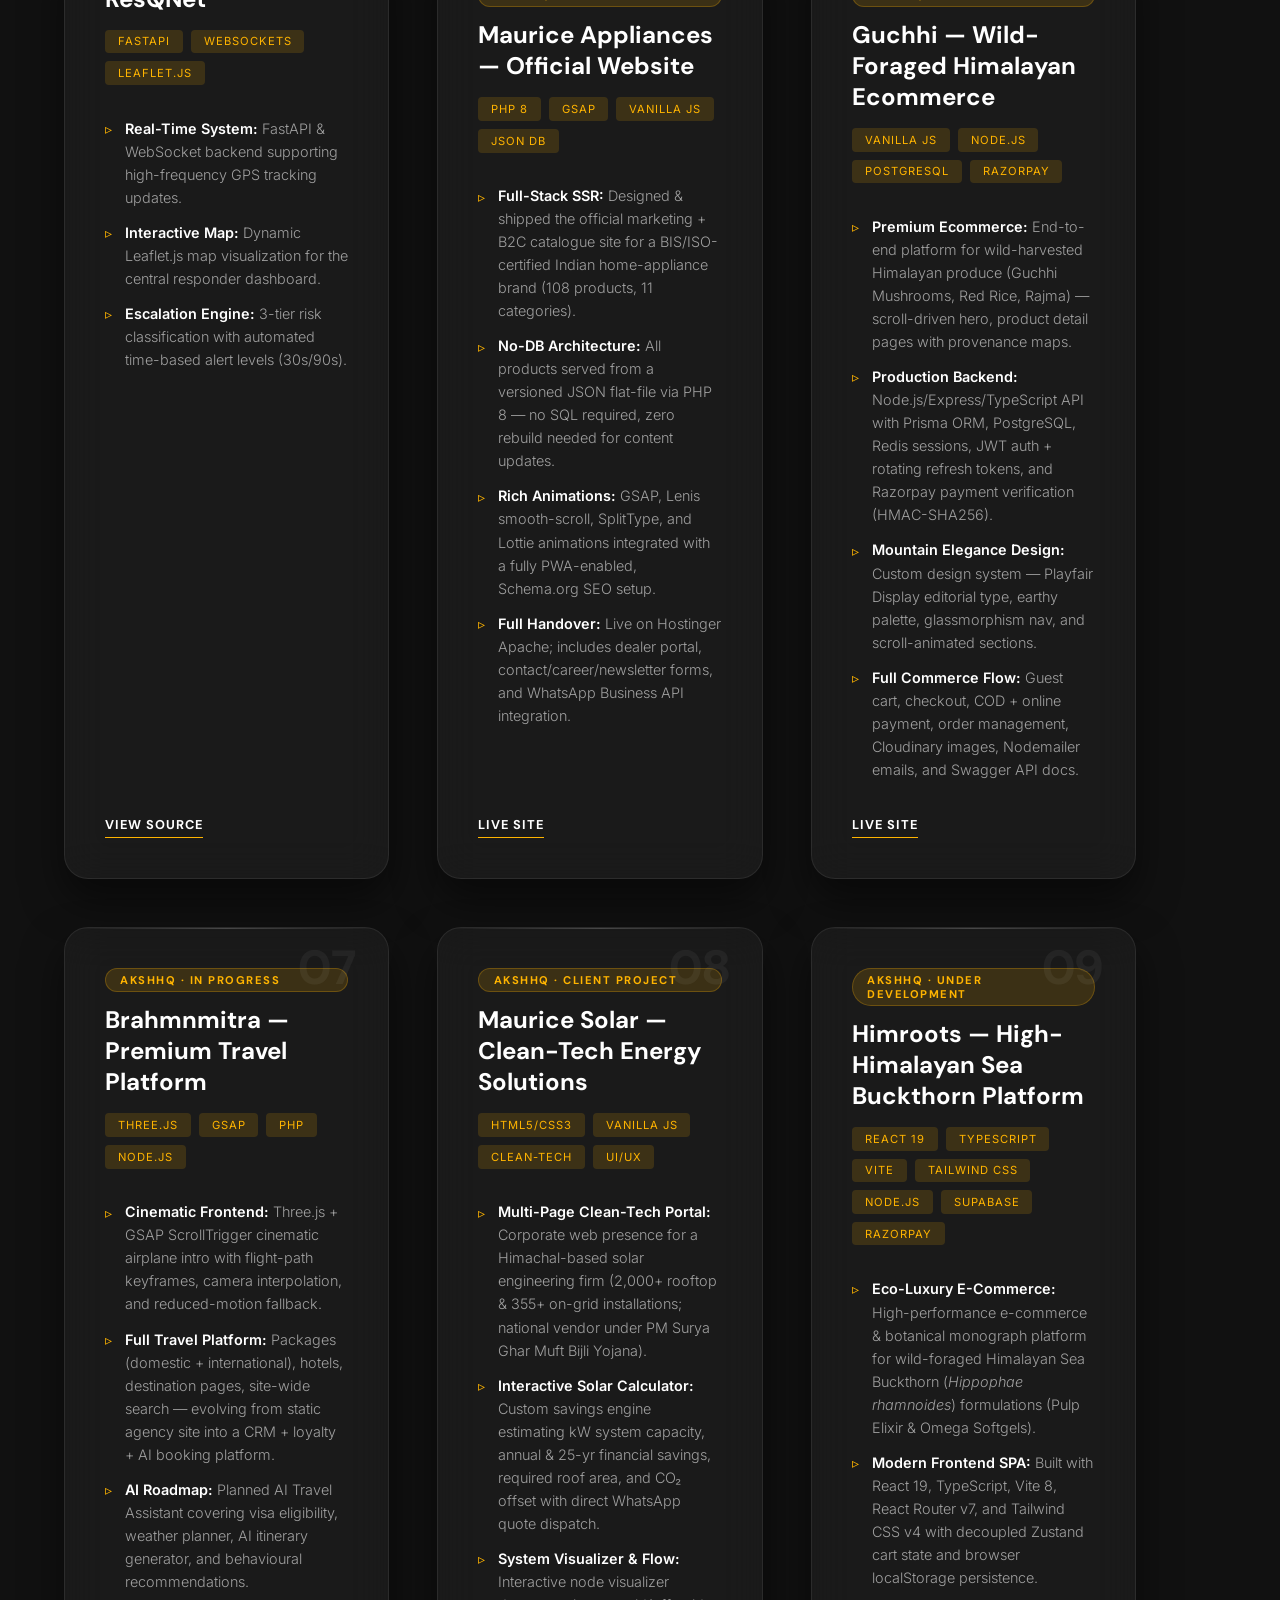
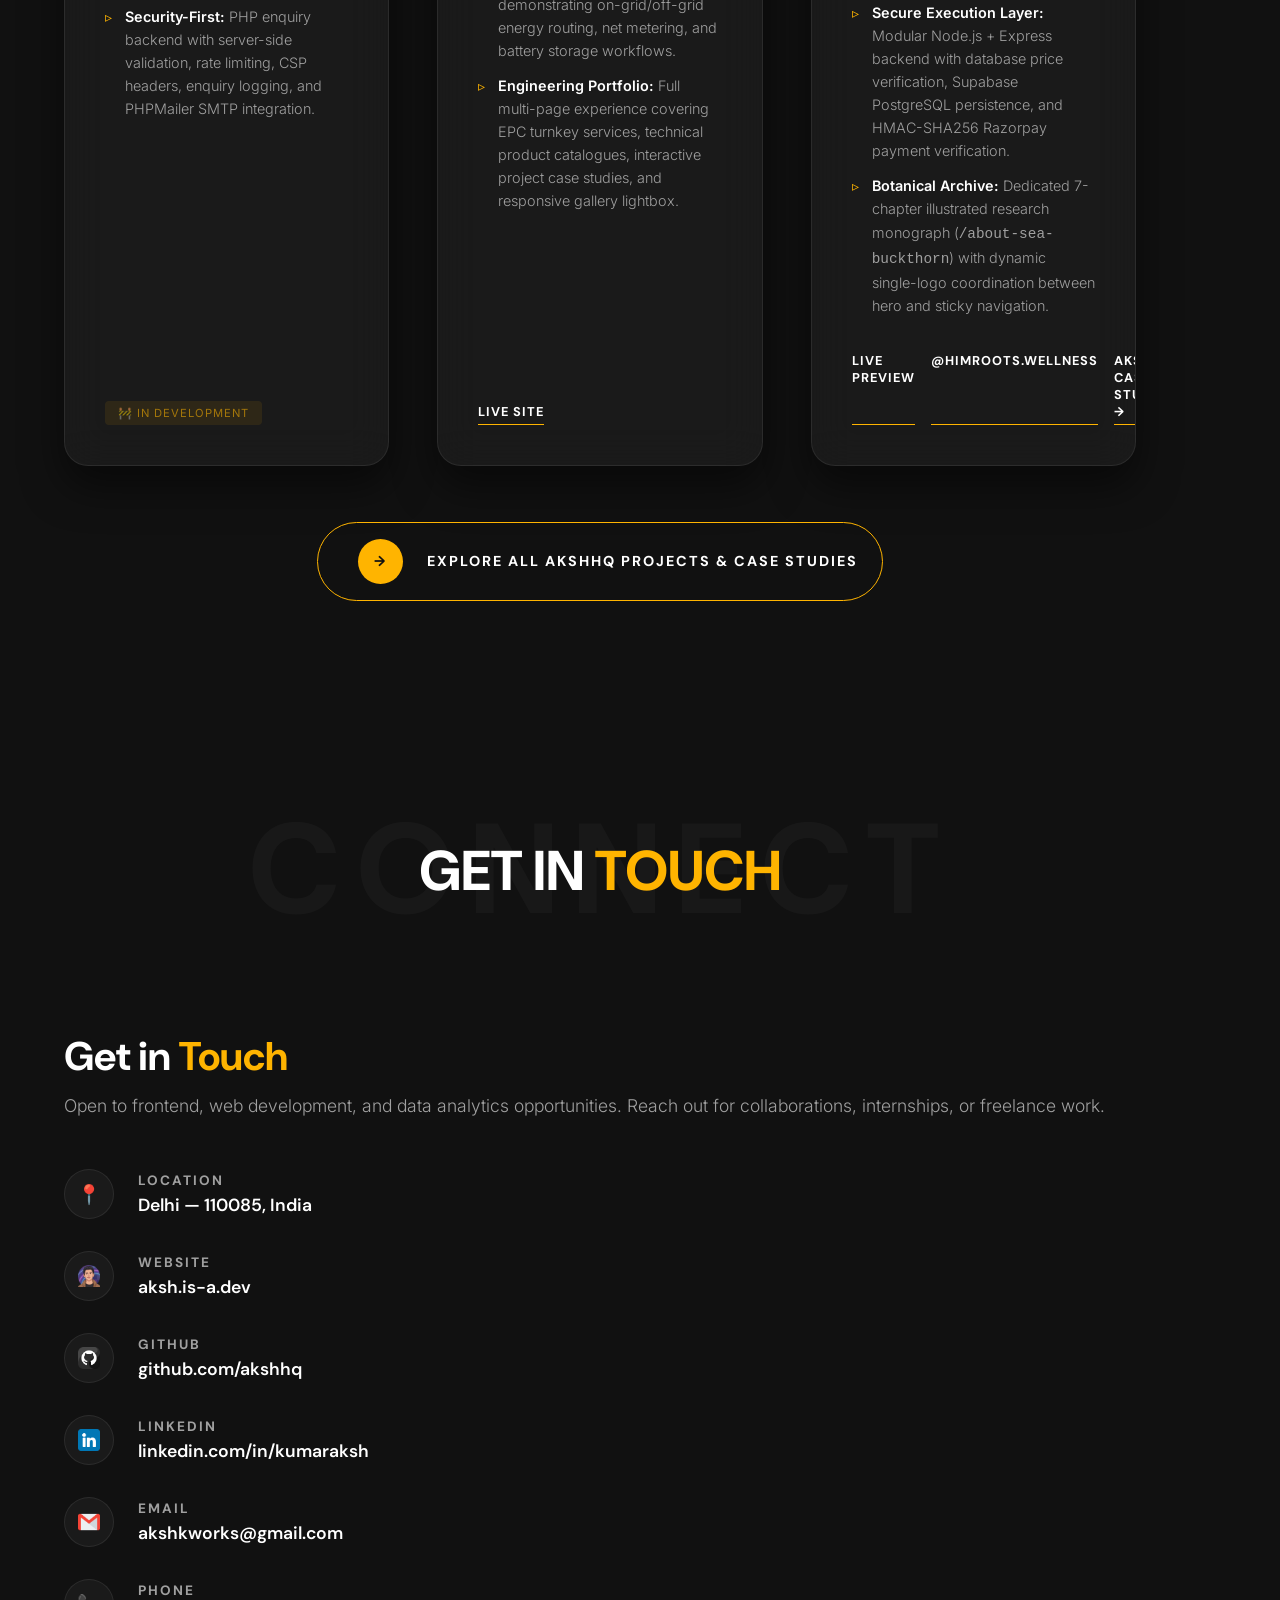
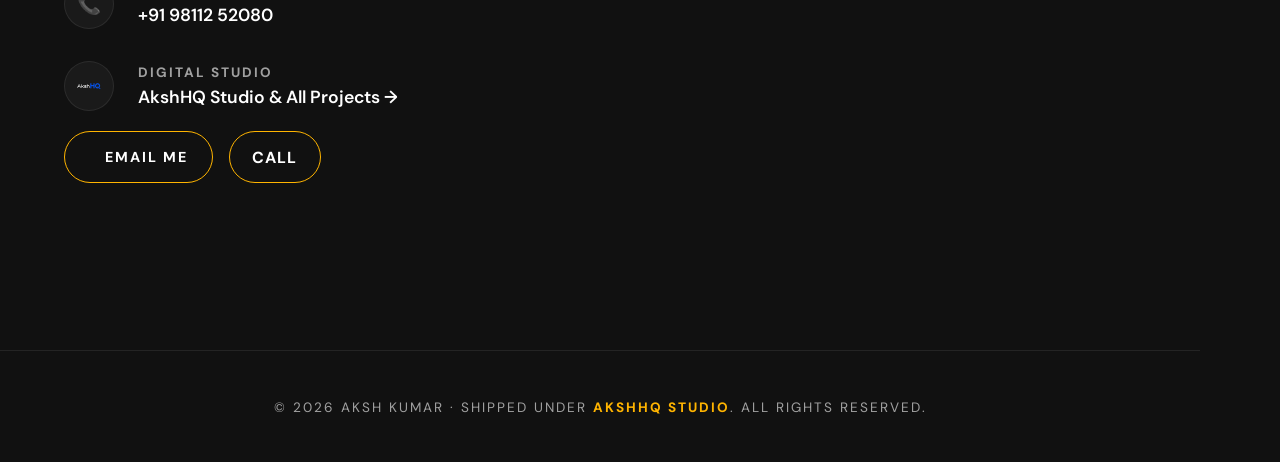
==== commit c0753fd6: "Added Google tag" ====
--- a/index.html
+++ b/index.html
@@ -1,6 +1,15 @@
 <!DOCTYPE html>
 <html lang="en">
 <head>
+<!-- Google tag (gtag.js) -->
+<script async src="https://www.googletagmanager.com/gtag/js?id=G-LCD74RSEEM"></script>
+<script>
+  window.dataLayer = window.dataLayer || [];
+  function gtag(){dataLayer.push(arguments);}
+  gtag('js', new Date());
+
+  gtag('config', 'G-LCD74RSEEM');
+</script>
 <meta charset="UTF-8">
 <meta name="viewport" content="width=device-width, initial-scale=1.0">
 <title>Aksh Kumar — Frontend & Web Developer</title>
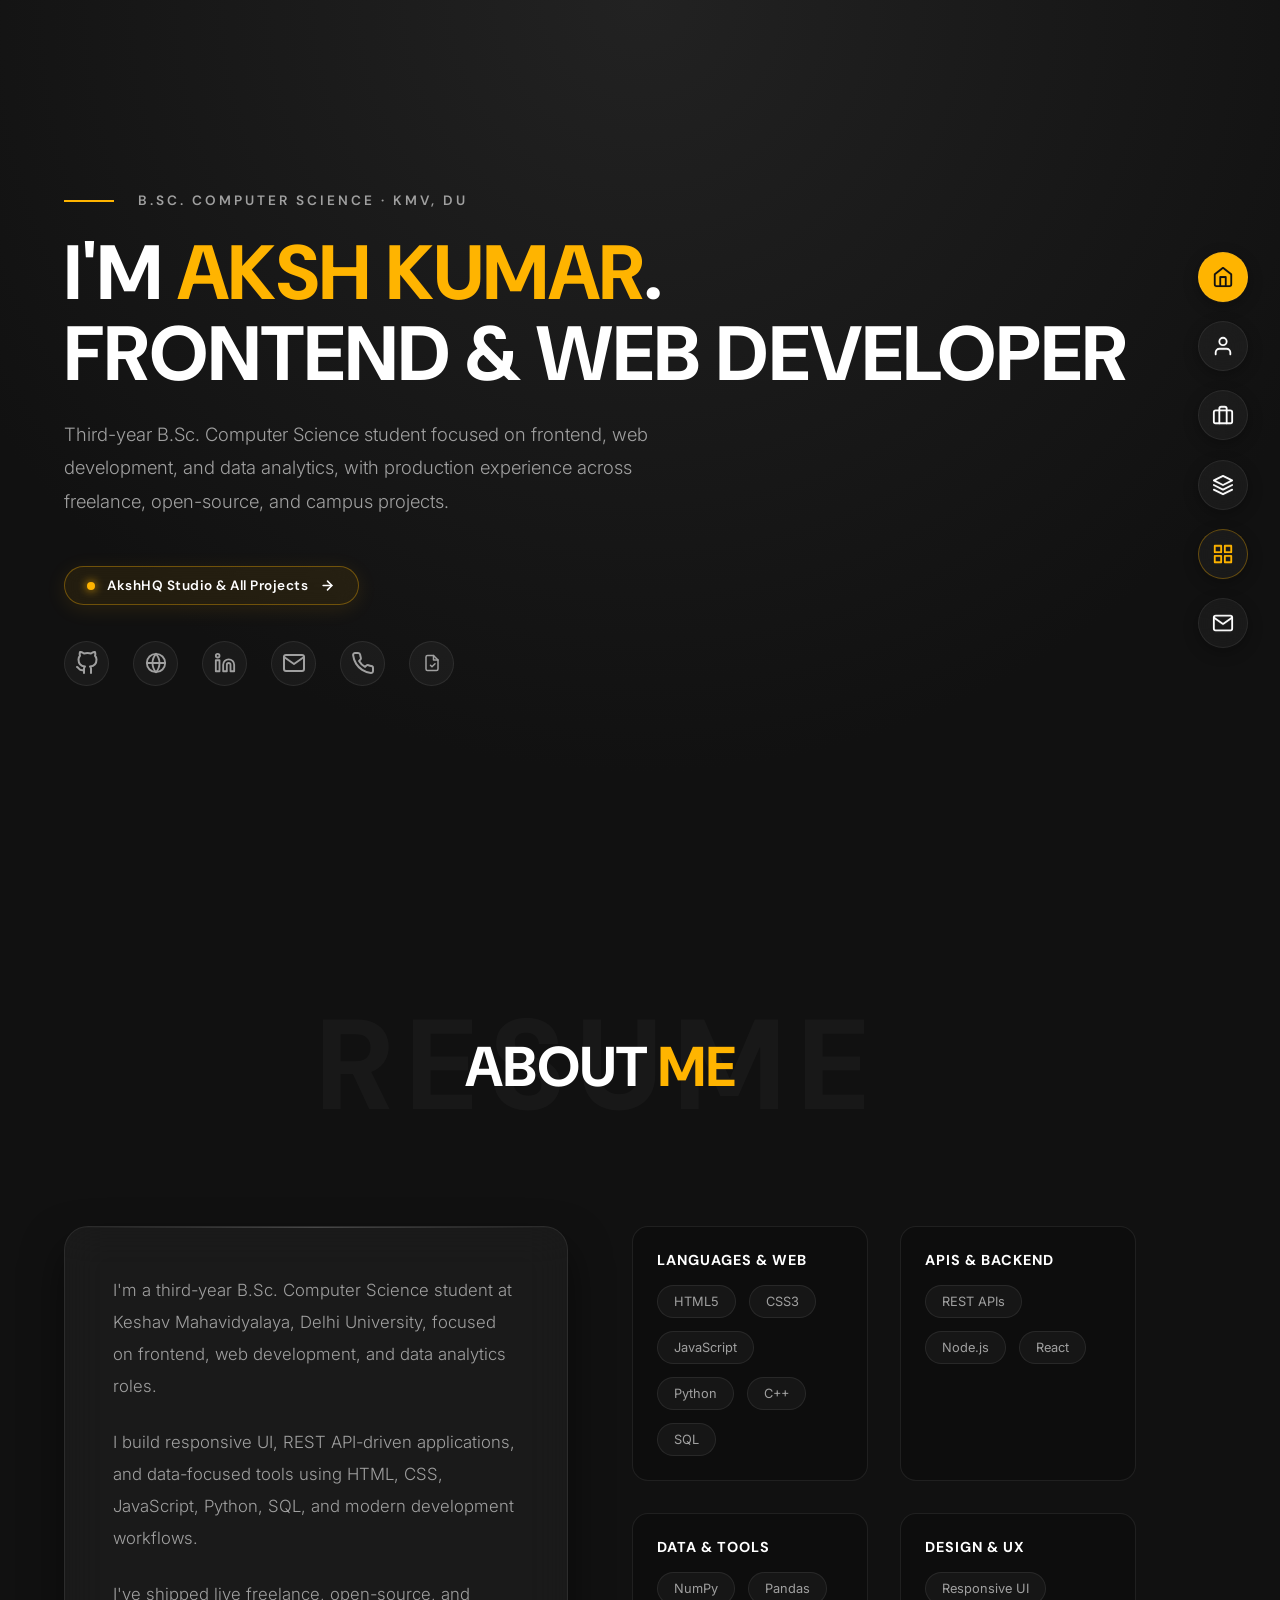
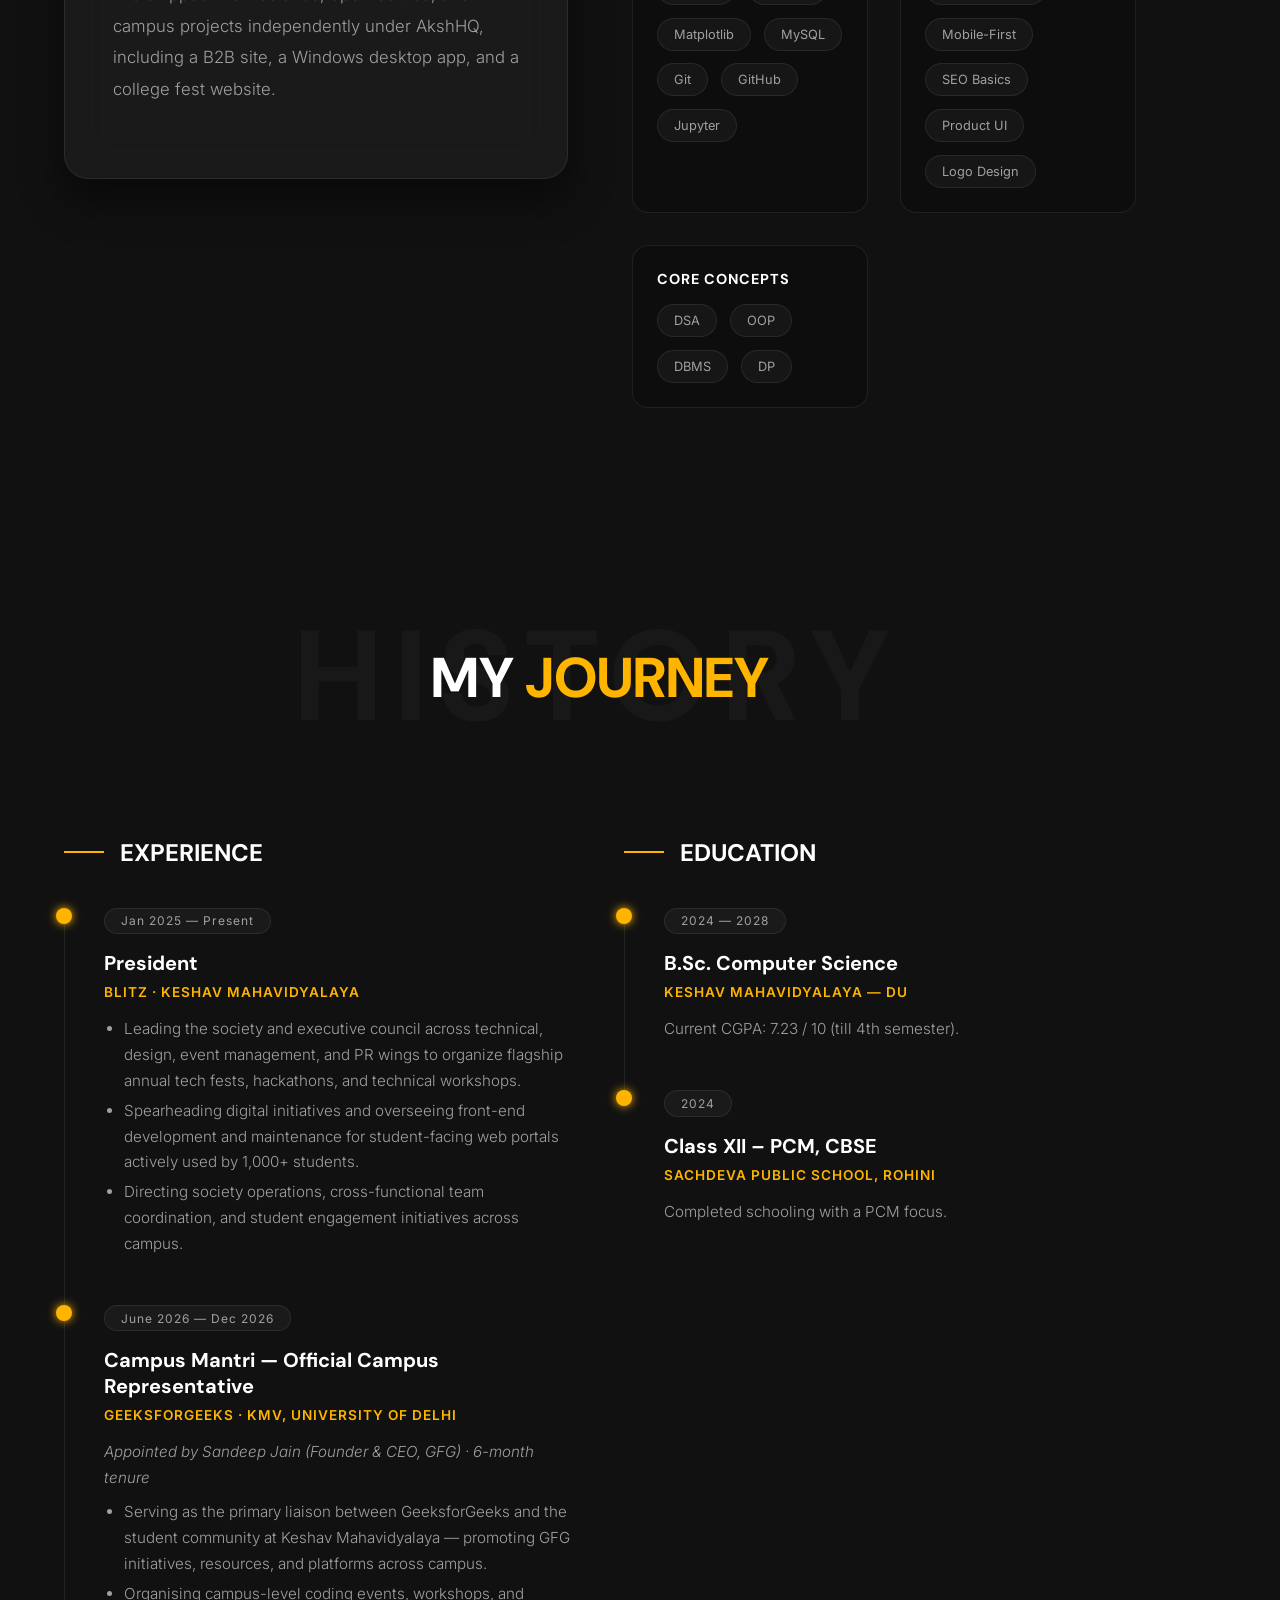
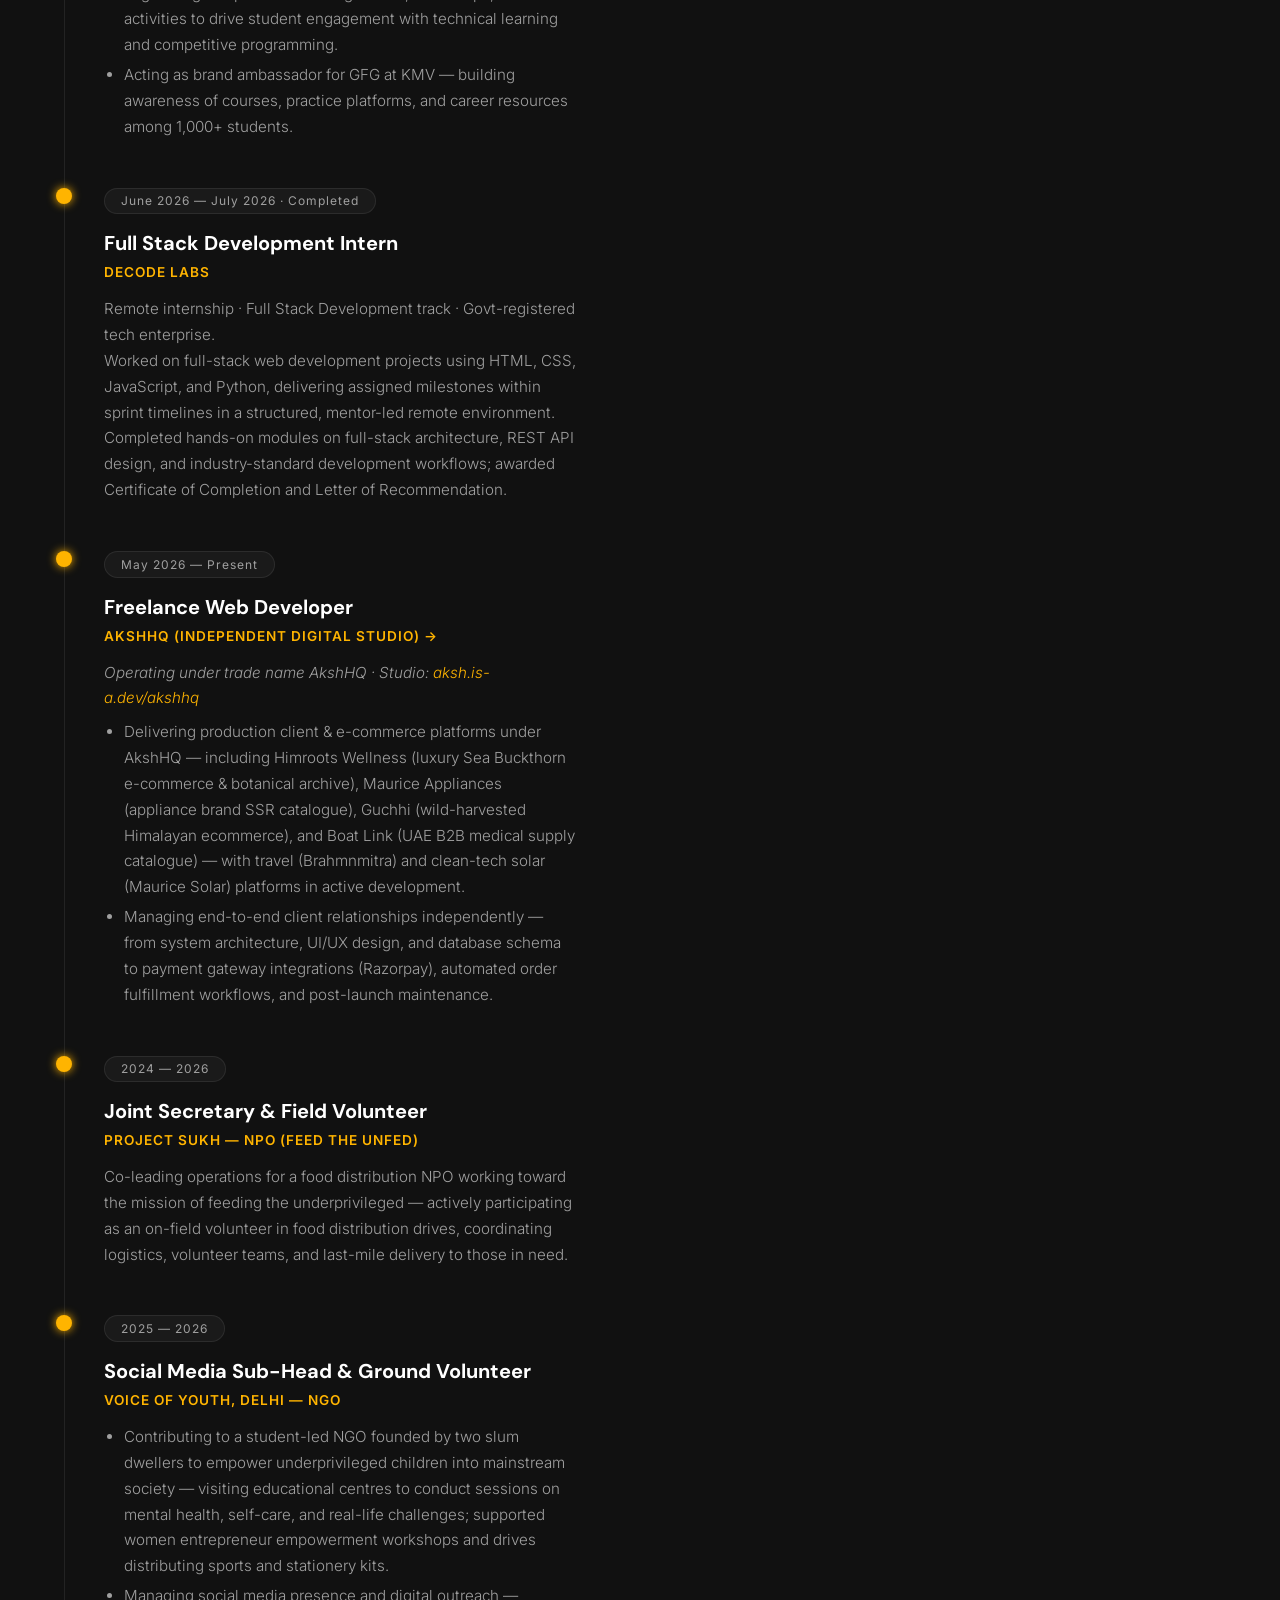
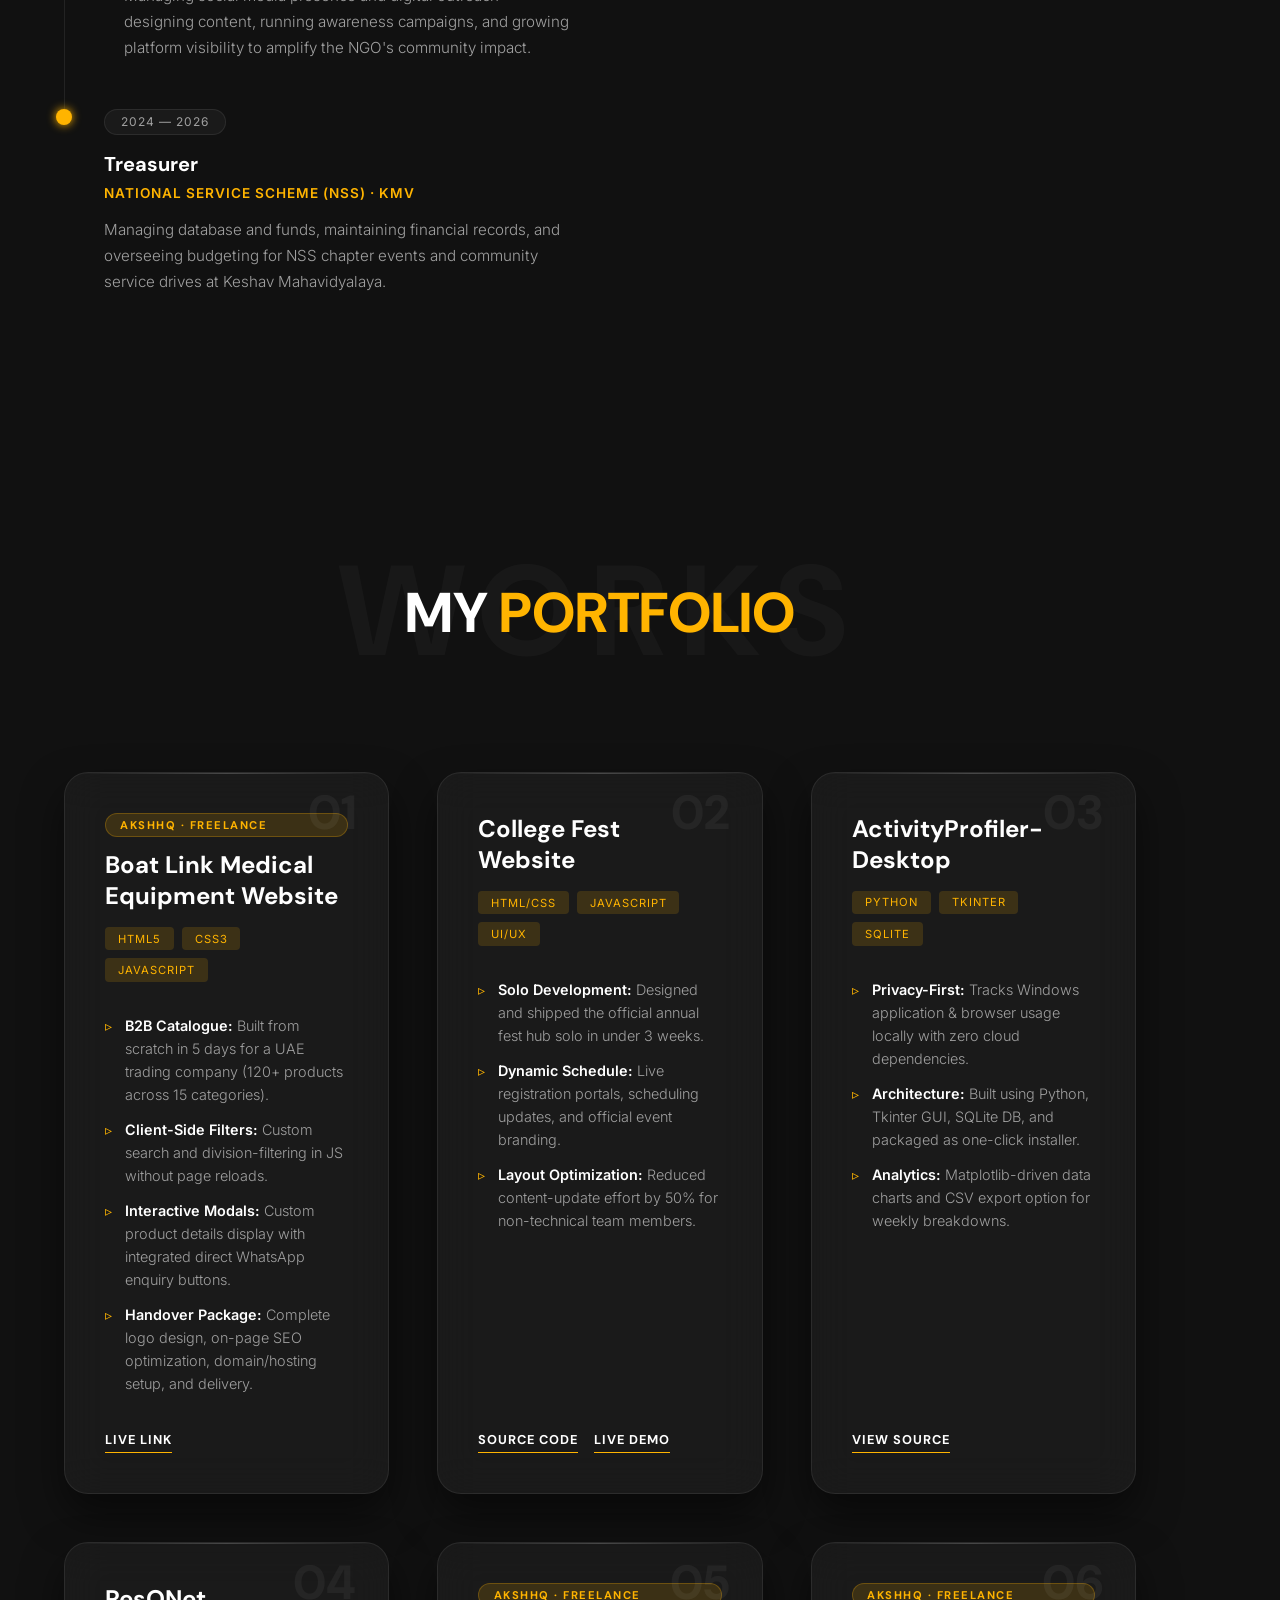
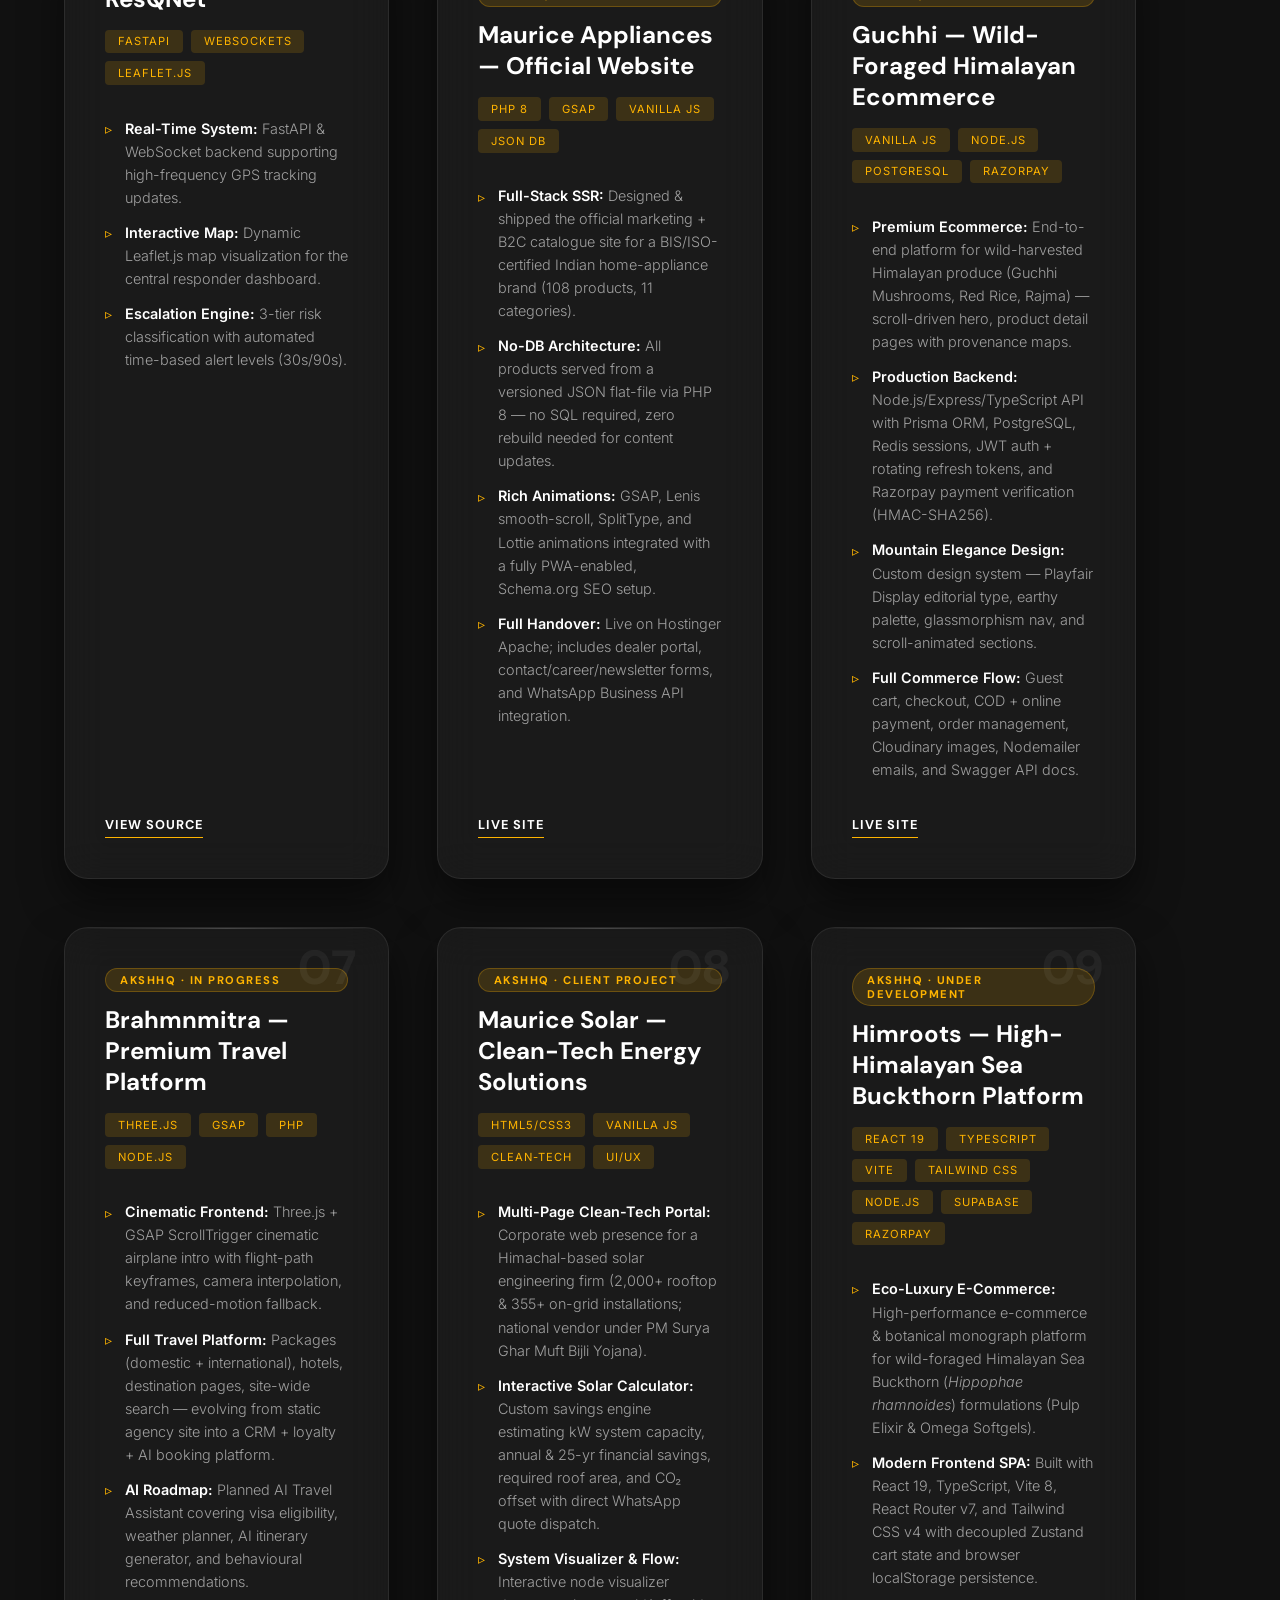
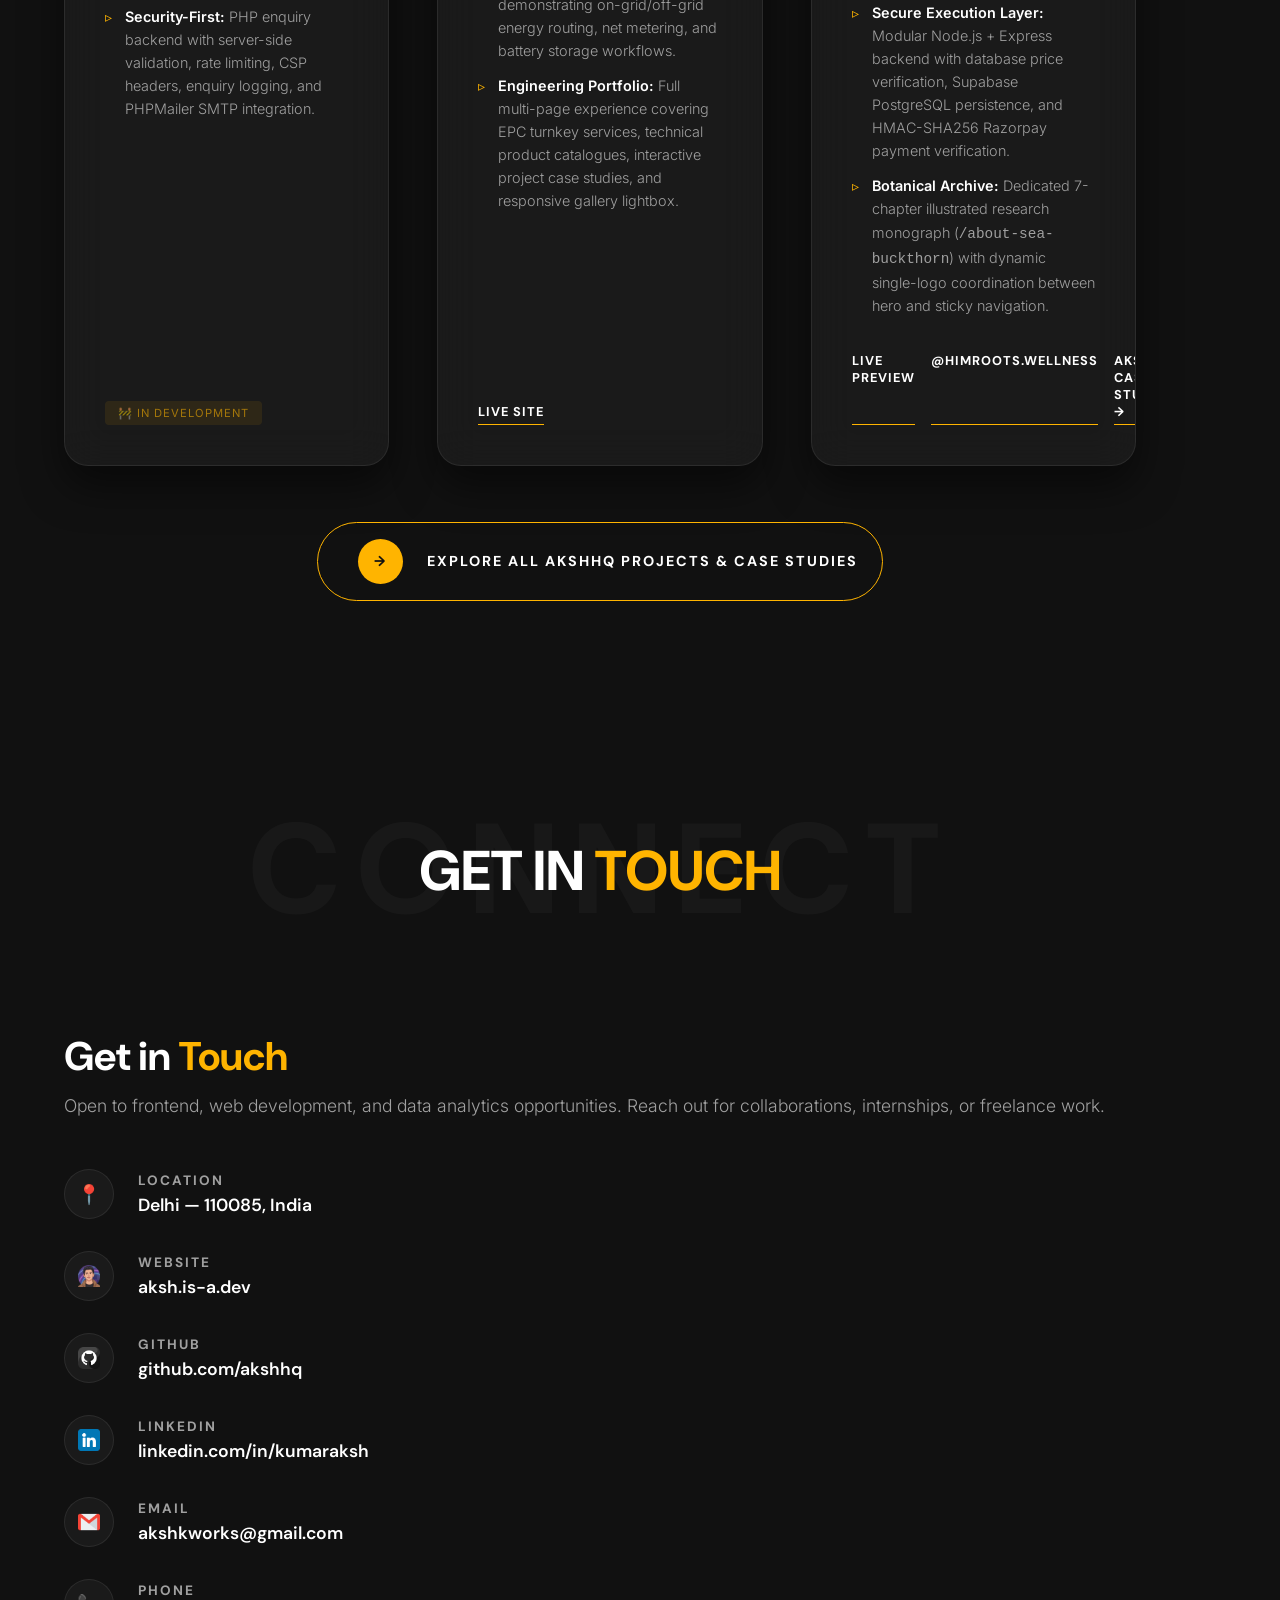
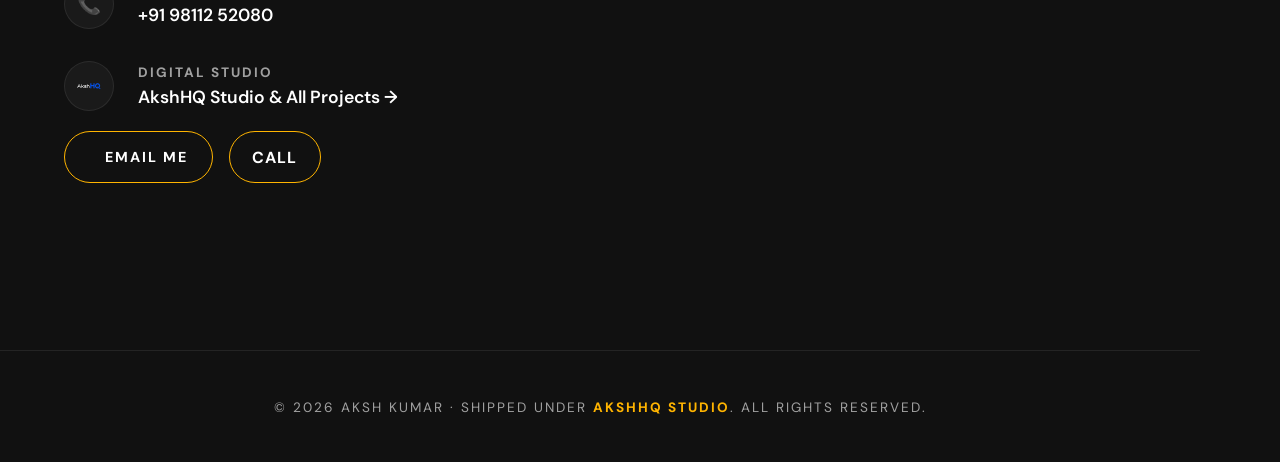
==== commit 083a5bd7: "Updated resume + cgpa" ====
--- a/index.html
+++ b/index.html
@@ -238,7 +238,7 @@
           <span class="timeline-date">2024 — 2028</span>
           <h4 class="timeline-title">B.Sc. Computer Science</h4>
           <div class="timeline-org">Keshav Mahavidyalaya — DU</div>
-          <p class="timeline-desc">Current CGPA: 7.51 / 10 (till 3rd semester).</p>
+          <p class="timeline-desc">Current CGPA: 7.23 / 10 (till 4th semester).</p>
         </div>
 
         <div class="timeline-item">
